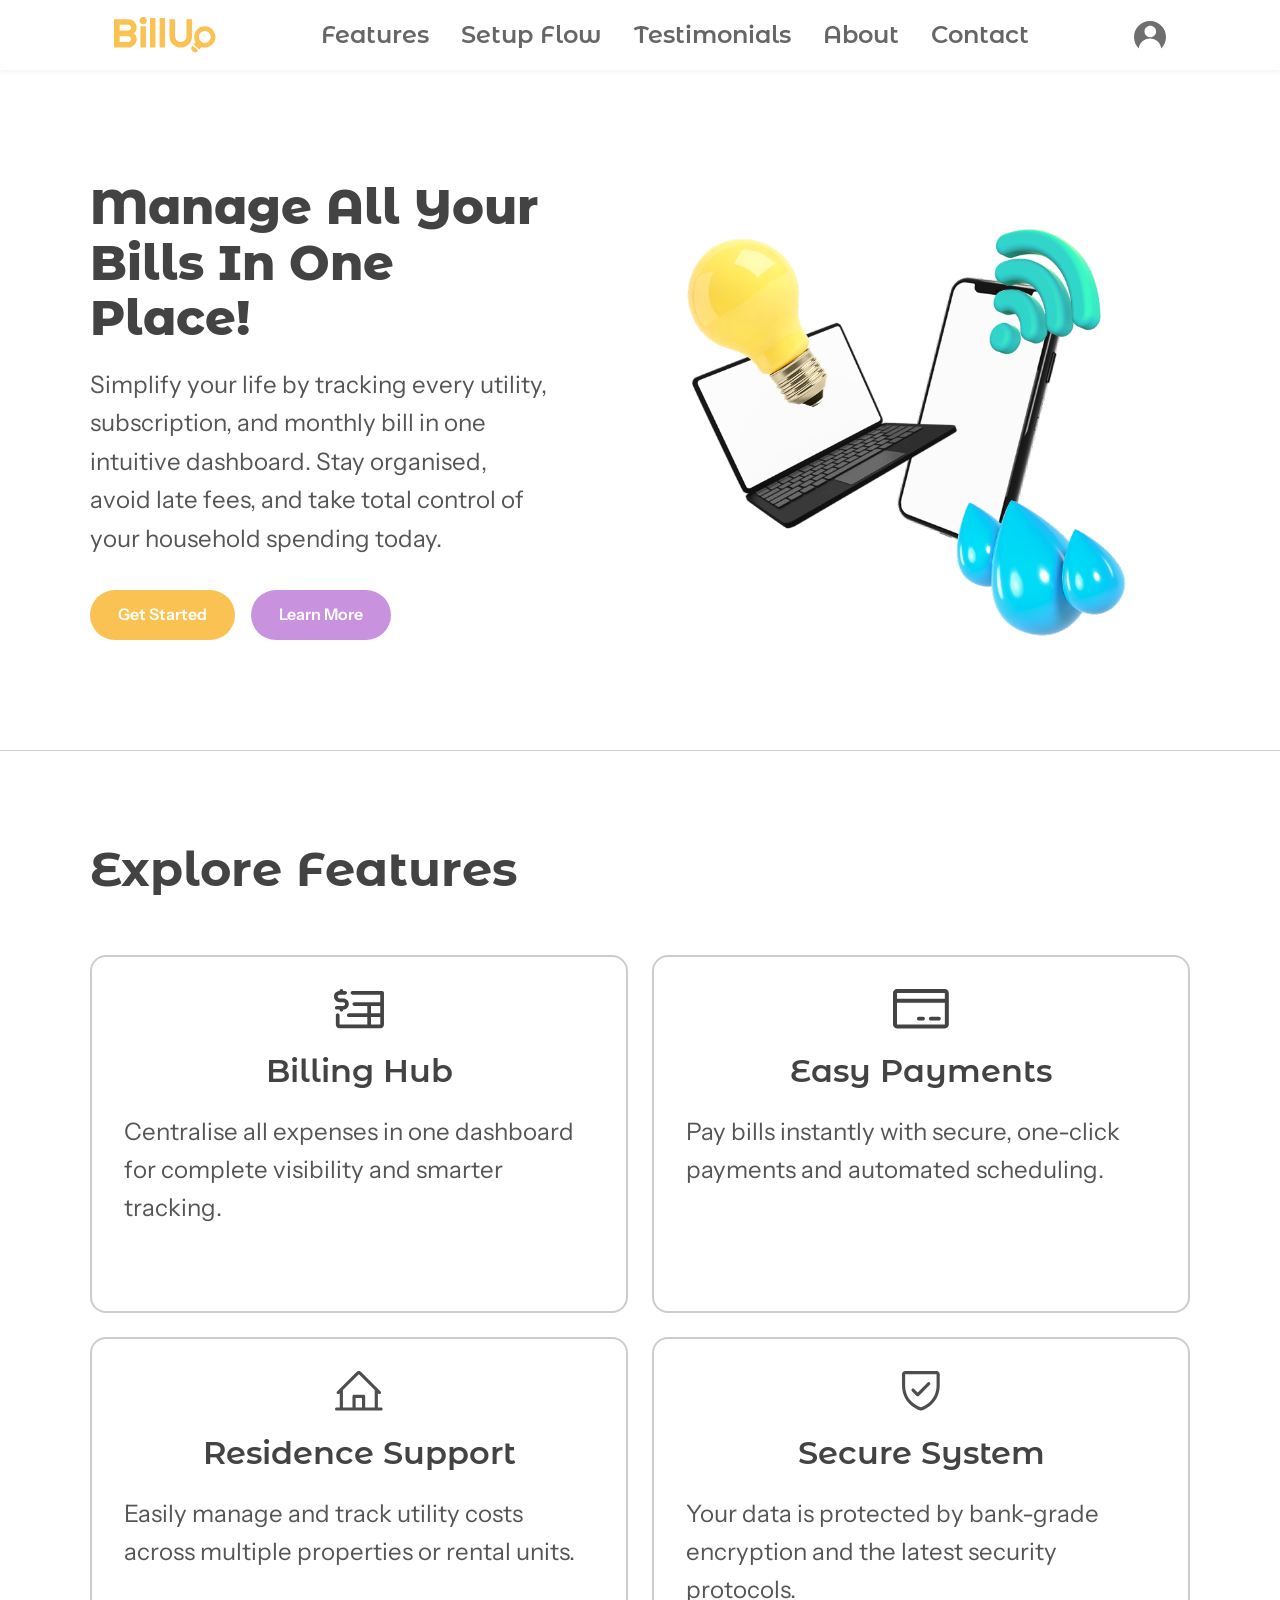
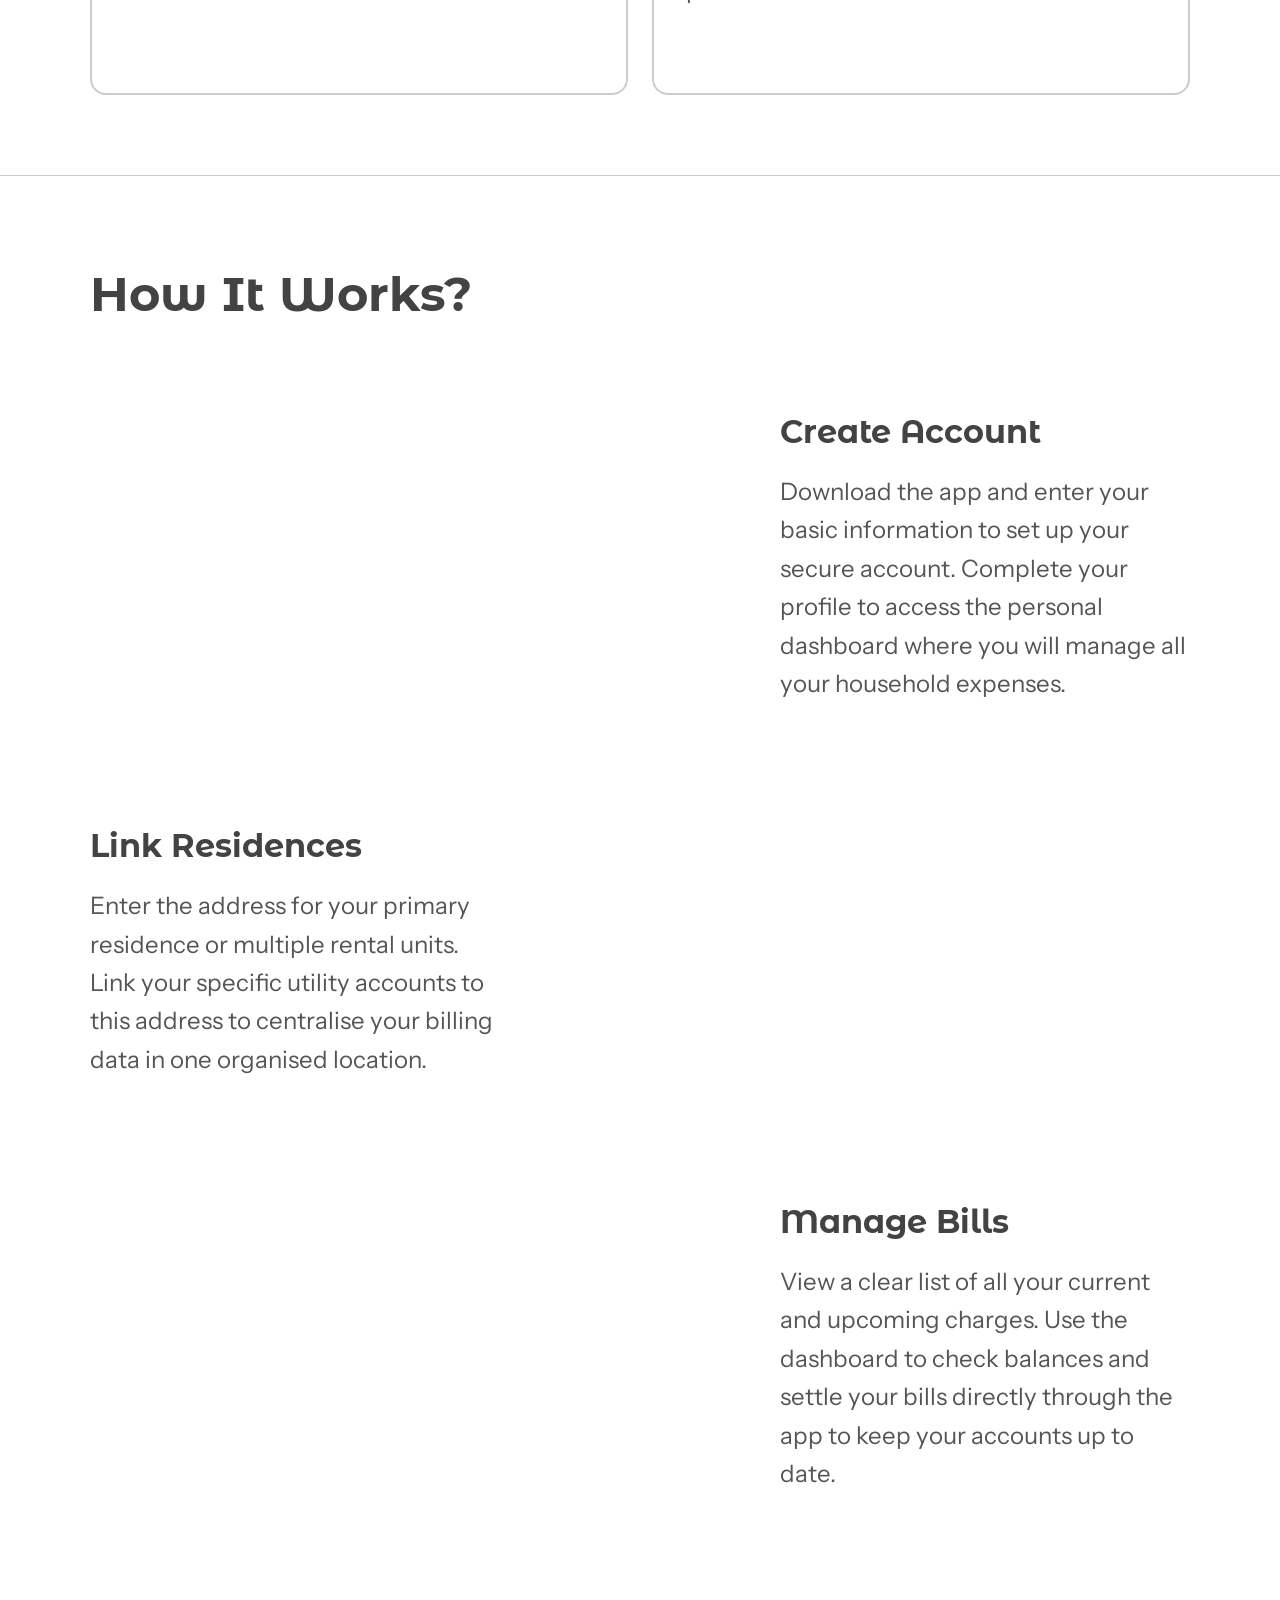
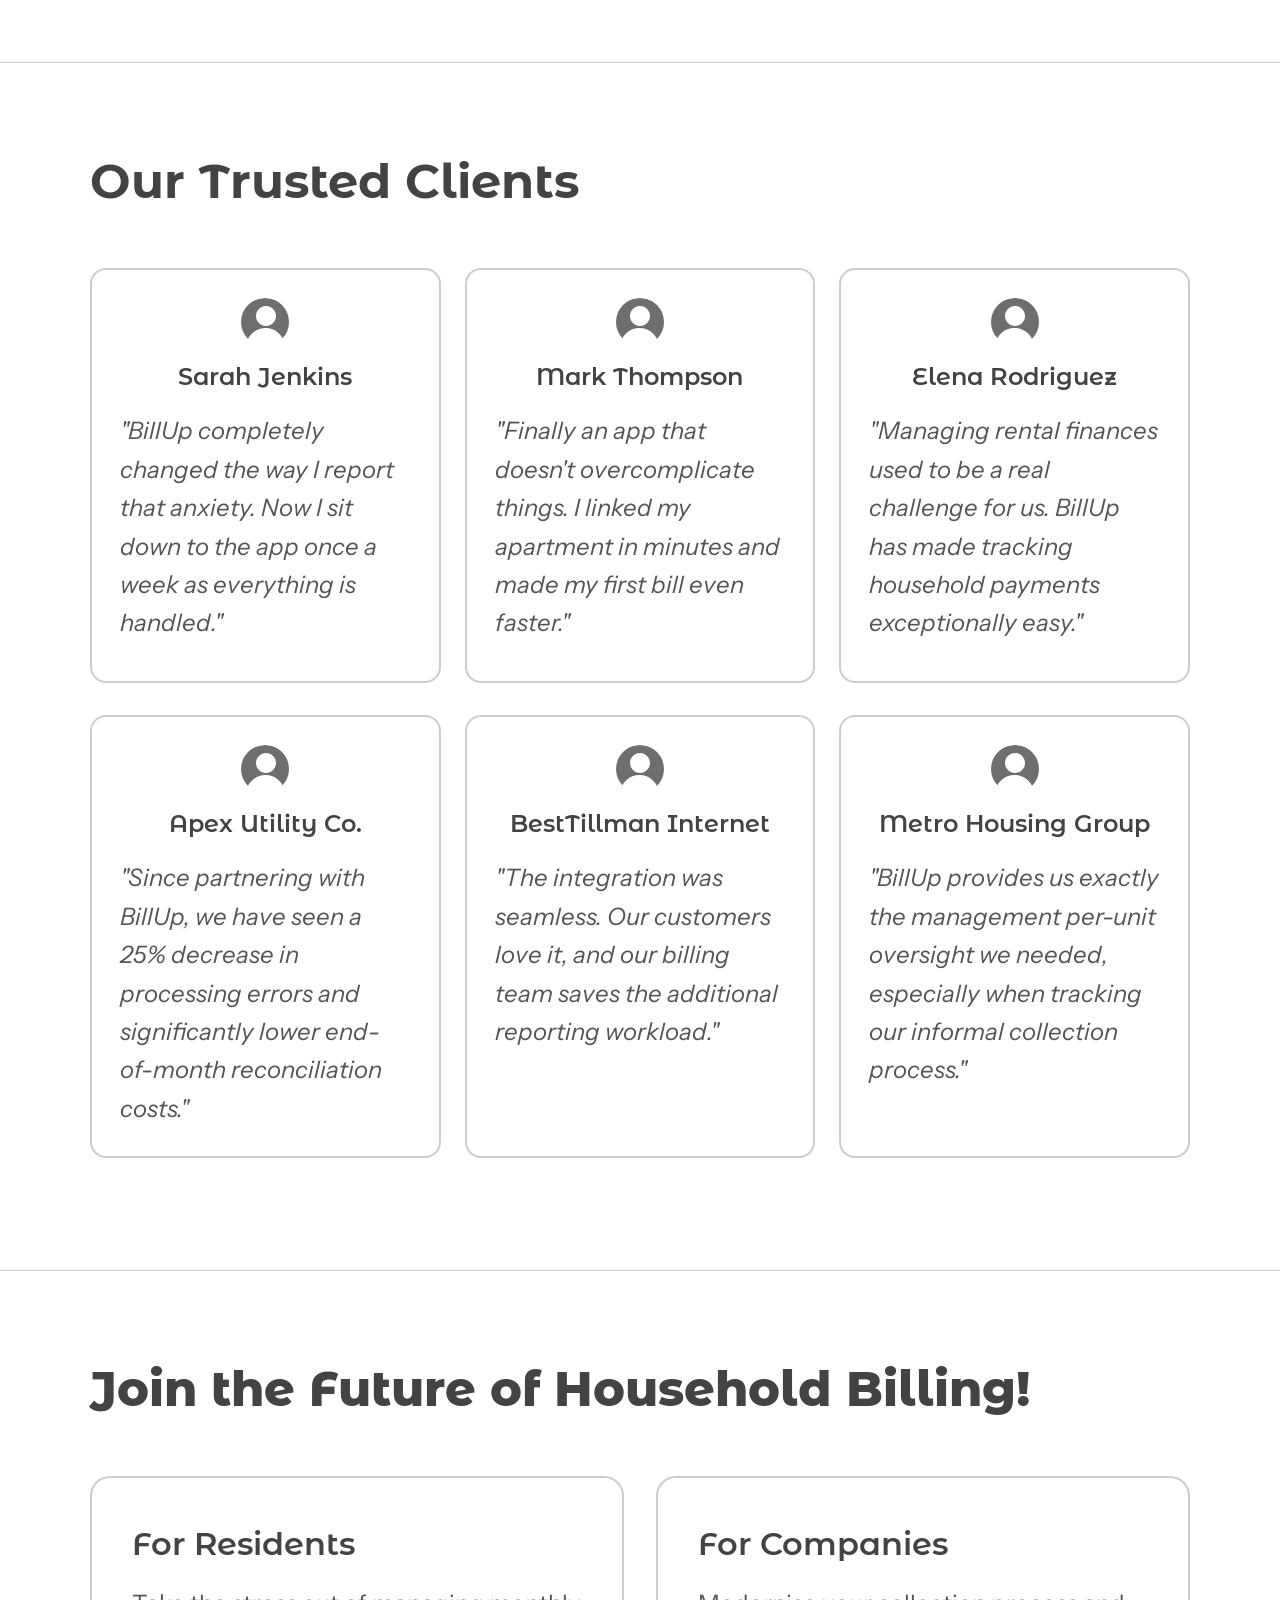
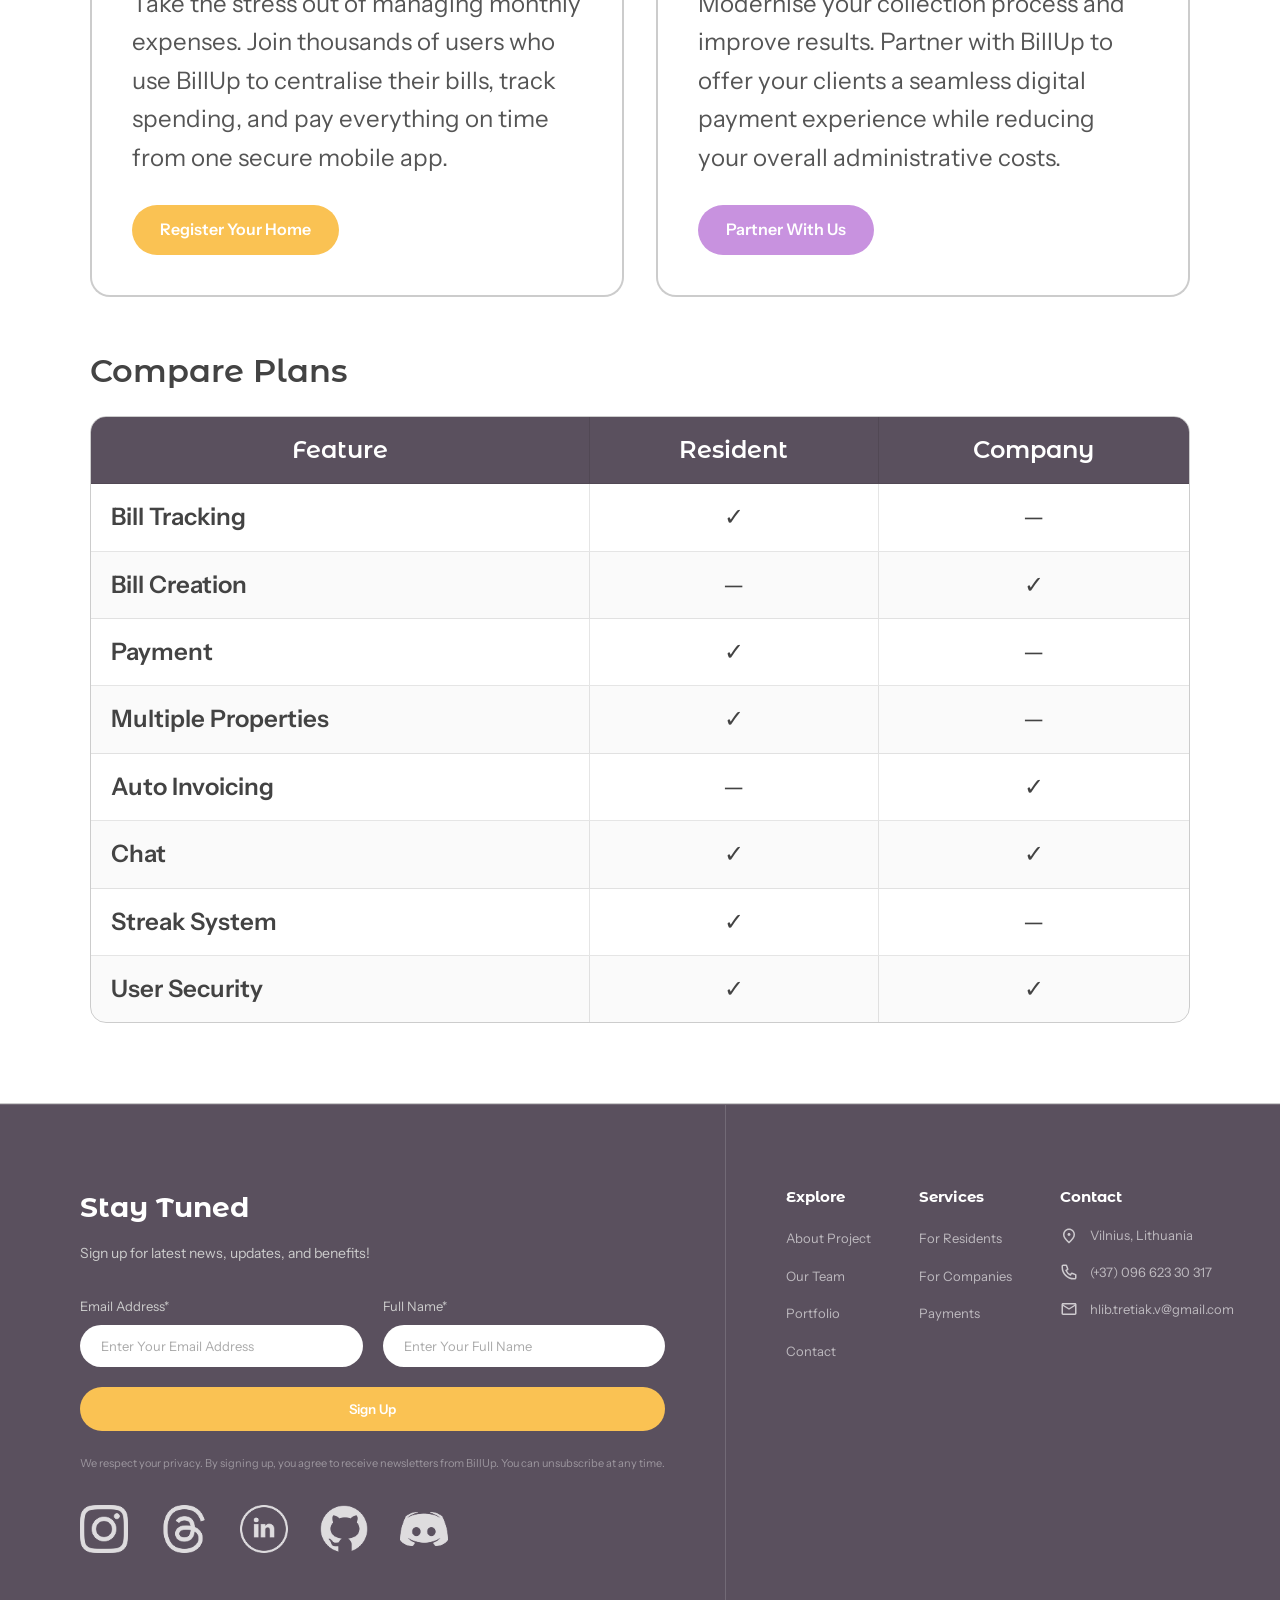
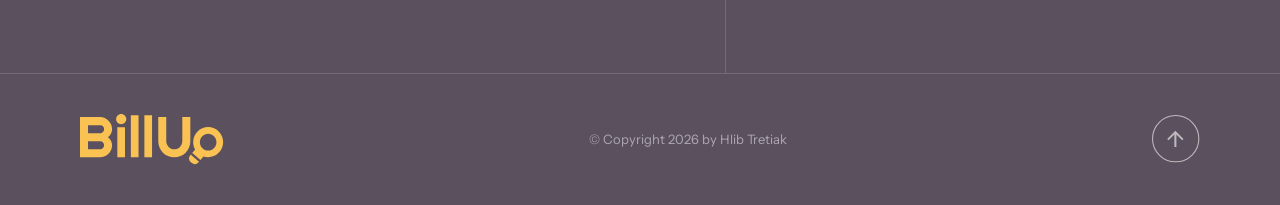
==== index.html @ 8b04ae68 "feat: scroll-triggered video autoplay and keyframe buttons animation" ====
<!DOCTYPE html>
<html lang="en">
<head>
  <meta charset="UTF-8" />
  <meta name="viewport" content="width=device-width, initial-scale=1.0" />
  <title>BillUp – Manage All Your Bills In One Place</title>

  <!-- Fonts -->
  <link rel="preconnect" href="https://fonts.googleapis.com" />
  <link rel="preconnect" href="https://fonts.gstatic.com" crossorigin />
  <link href="https://fonts.googleapis.com/css2?family=Montserrat+Alternates:wght@400;600;700;800&family=Instrument+Sans:wght@400;600&display=swap" rel="stylesheet" />

  <link rel="stylesheet" href="css/style.css" />
</head>
<body>

  <!-- * Navbar * -->
  <header>
    <nav class="navbar">
      <div class="logo">
        <a href="index.html"><img src="assets/icons/logo.svg" alt="BillUp Logo" /></a>
      </div>

      <ul class="nav-links">
        <li><a href="#features">Features</a></li>
        <li><a href="#how-it-works">Setup Flow</a></li>
        <li><a href="#testimonials">Testimonials</a></li>
        <li><a href="about.html">About</a></li>
        <li><a href="#contact">Contact</a></li>
      </ul>

      <div class="nav-right">
        <div class="nav-icon">
          <img src="assets/icons/avatar.svg" alt="User account" />
        </div>
        <button class="burger" id="burgerBtn" aria-label="Open menu">
          <span></span>
          <span></span>
          <span></span>
        </button>
      </div>
    </header>

  <!-- burger overlay -->
   <div class="nav-overlay" id="navOverlay">
    <ul class="overlay-links">
      <li><a href="#features">Features</a></li>
      <li><a href="#how-it-works">Setup Flow</a></li>
      <li><a href="#testimonials">Testimonials</a></li>
      <li><a href="about.html">About</a></li>
      <li><a href="#contact">Contact</a></li>
    </ul>
  </div>

  <!-- * Hero * -->
  <section id="hero" class="hero">
    <div class="hero-content">
      <h1>Manage All Your Bills In One Place!</h1>
      <p>
        Simplify your life by tracking every utility, subscription, and monthly
        bill in one intuitive dashboard. Stay organised, avoid late fees, and
        take total control of your household spending today.
      </p>
      <div class="hero-buttons">
        <a href="https://github.com/swapp3d/BillUp-v2-be" target="_blank" class="btn-primary">Get Started</a>
        <a href="about.html" class="btn-secondary">Learn More</a>
      </div>
    </div>

    <div class="hero-image">
      <img src="assets/images/hero_image.png" alt="BillUp hero image" />
    </div>
  </section>


  <!-- * Features * -->
  <section id="features" class="features">
    <h2>Explore Features</h2>

    <div class="features-grid">

      <div class="feature-card">
        <img src="assets/icons/billing_hub.svg" alt="" />
        <h3>Billing Hub</h3>
        <p>Centralise all expenses in one dashboard for complete visibility and smarter tracking.</p>
      </div>

      <div class="feature-card">
        <img src="assets/icons/payments.svg" alt="" />
        <h3>Easy Payments</h3>
        <p>Pay bills instantly with secure, one-click payments and automated scheduling.</p>
      </div>

      <div class="feature-card">
        <img src="assets/icons/residence.svg" alt="" />
        <h3>Residence Support</h3>
        <p>Easily manage and track utility costs across multiple properties or rental units.</p>
      </div>

      <div class="feature-card">
        <img src="assets/icons/security.svg" alt="" />
        <h3>Secure System</h3>
        <p>Your data is protected by bank-grade encryption and the latest security protocols.</p>
      </div>

    </div>
  </section>


  <!-- * How It Works * -->
  <section id="how-it-works" class="how-it-works">
    <h2>How It Works?</h2>

    <!-- Step 1: video left, text right -->
     <div class="step">
      <div class="step-media">
        <video class="step-video" src="https://res.cloudinary.com/da4ckxyog/video/upload/v1773501670/BillUp_Register_ih1v0t.mp4" muted loop playsinline></video>
      </div>
      <div class="step-text">
        <h3>Create Account</h3>
        <p>Download the app and enter your basic information to set up your secure
          account. Complete your profile to access the personal dashboard where
          you will manage all your household expenses.</p>
        </div>
      </div>

      <!-- Step 2: text left, video right -->
       <div class="step step-reverse">
        <div class="step-media">
          <video class="step-video" src="https://res.cloudinary.com/da4ckxyog/video/upload/v1773501716/BillUp_Residence_fyiagz.mp4" muted loop playsinline></video>
        </div>
        <div class="step-text">
          <h3>Link Residences</h3>
          <p>Enter the address for your primary residence or multiple rental units.
            Link your specific utility accounts to this address to centralise your
            billing data in one organised location.</p>
          </div>
        </div>

        <!-- Step 3: video left, text right -->
         <div class="step">
          <div class="step-media">
            <video class="step-video" src="https://res.cloudinary.com/da4ckxyog/video/upload/v1773501730/BillUp_Bills_zetug4.mp4" muted loop playsinline></video>
          </div>
          <div class="step-text">
            <h3>Manage Bills</h3>
            <p>View a clear list of all your current and upcoming charges. Use the
              dashboard to check balances and settle your bills directly through the
              app to keep your accounts up to date.</p>
            </div>
          </div>

  </section>


  <!-- * Testimonials * -->
  <section id="testimonials" class="testimonials">
    <h2>Our Trusted Clients</h2>

    <!-- row 1 – clients -->
    <div class="testimonials-grid">

      <div class="testimonial-card">
        <img src="assets/icons/avatar.svg" alt="Sarah Jenkins" class="avatar" />
        <h4>Sarah Jenkins</h4>
        <p>"BillUp completely changed the way I report that anxiety. Now I sit down to the app once a week as everything is handled."</p>
      </div>

      <div class="testimonial-card">
        <img src="assets/icons/avatar.svg" alt="Mark Thompson" class="avatar" />
        <h4>Mark Thompson</h4>
        <p>"Finally an app that doesn't overcomplicate things. I linked my apartment in minutes and made my first bill even faster."</p>
      </div>

      <div class="testimonial-card">
        <img src="assets/icons/avatar.svg" alt="Elena Rodriguez" class="avatar" />
        <h4>Elena Rodriguez</h4>
        <p>"Managing rental finances used to be a real challenge for us. BillUp has made tracking household payments exceptionally easy."</p>
      </div>

    </div>

    <!-- row 2 – companies -->
    <div class="testimonials-grid">

      <div class="testimonial-card">
        <img src="assets/icons/avatar.svg" alt="Apex Utility Co." class="company-logo" />
        <h4>Apex Utility Co.</h4>
        <p>"Since partnering with BillUp, we have seen a 25% decrease in processing errors and significantly lower end-of-month reconciliation costs."</p>
      </div>

      <div class="testimonial-card">
        <img src="assets/icons/avatar.svg" alt="BestTillman Internet" class="company-logo" />
        <h4>BestTillman Internet</h4>
        <p>"The integration was seamless. Our customers love it, and our billing team saves the additional reporting workload."</p>
      </div>

      <div class="testimonial-card">
        <img src="assets/icons/avatar.svg" alt="Metro Housing Group" class="company-logo" />
        <h4>Metro Housing Group</h4>
        <p>"BillUp provides us exactly the management per-unit oversight we needed, especially when tracking our informal collection process."</p>
      </div>

    </div>
  </section>


  <!-- * CTA * -->
  <section id="cta" class="cta">
    <h2>Join the Future of Household Billing!</h2>

    <div class="cta-columns">

      <div class="cta-col">
        <h3>For Residents</h3>
        <p>
          Take the stress out of managing monthly expenses. Join thousands of
          users who use BillUp to centralise their bills, track spending, and pay
          everything on time from one secure mobile app.
        </p>
        <a href="#" class="btn-primary">Register Your Home</a>
      </div>

      <div class="cta-col">
        <h3>For Companies</h3>
        <p>
          Modernise your collection process and improve results. Partner with
          BillUp to offer your clients a seamless digital payment experience while
          reducing your overall administrative costs.
        </p>
        <a href="#" class="btn-secondary">Partner With Us</a>
      </div>

    </div>

    <!-- Compare Plans table -->
    <div class="plan-table-wrapper">
      <h3>Compare Plans</h3>
      <table class="plan-table">
        <thead>
          <tr>
            <th>Feature</th>
            <th>Resident</th>
            <th>Company</th>
          </tr>
        </thead>
        <tbody>
          <tr>
            <td>Bill Tracking</td>
            <td>✓</td>
            <td>—</td>
          </tr>
          <tr>
            <td>Bill Creation</td>
            <td>—</td>
            <td>✓</td>
          </tr>
          <tr>
            <td>Payment</td>
            <td>✓</td>
            <td>—</td>
          </tr>
          <tr>
            <td>Multiple Properties</td>
            <td>✓</td>
            <td>—</td>
          </tr>
          <tr>
            <td>Auto Invoicing</td>
            <td>—</td>
            <td>✓</td>
          </tr>
          <tr>
            <td>Chat</td>
            <td>✓</td>
            <td>✓</td>
          </tr>
          <tr>
            <td>Streak System</td>
            <td>✓</td>
            <td>—</td>
          </tr>
          <tr>
            <td>User Security</td>
            <td>✓</td>
            <td>✓</td>
          </tr>
        </tbody>
      </table>
    </div>

  </section>


  <!-- * Footer * -->
  <footer id="contact" class="footer">
    <div class="footer-inner">

      <div class="footer-main">

        <!-- Left: newsletter + social -->
        <div class="footer-left">
          <h3>Stay Tuned</h3>
          <p class="footer-sub">Sign up for latest news, updates, and benefits!</p>

          <div class="newsletter-form">
            <div class="form-row">
              <div class="form-group">
                <label>Email Address*</label>
                <input type="email" placeholder="Enter Your Email Address" required />
              </div>
              <div class="form-group">
                <label>Full Name*</label>
                <input type="text" placeholder="Enter Your Full Name" required />
              </div>
            </div>
            <button type="button" class="btn-primary btn-full">Sign Up</button>
          </div>

          <p class="footer-disclaimer">
            We respect your privacy. By signing up, you agree to receive newsletters from BillUp.
            You can unsubscribe at any time.
          </p>

          <div class="social-icons">
            <a href="https://www.instagram.com/hlib.tr_?igsh=MTJ0b245Ym1odm9hbQ==" target="_blank" ><img src="assets/icons/instagram.png" alt="Instagram" /></a>
            <a href="https://www.threads.com/@hlib.tr_" target="_blank"><img src="assets/icons/threads.png" alt="Threads" /></a>
            <a href="https://www.linkedin.com/in/hlib-tretiak-473088348/" target="_blank"><img src="assets/icons/linkedin.png" alt="LinkedIn" /></a>
            <a href="https://github.com/swapp3d" target="_blank"><img src="assets/icons/github.png" alt="GitHub" /></a>
            <a href="https://discord.com/users/764077246163845120" target="_blank"><img src="assets/icons/discord.png" alt="Discord" /></a>
          </div>
        </div>

        <div class="footer-divider"></div>

        <!-- Right: nav links + contact -->
        <div class="footer-right">

          <div class="footer-col">
            <h4>Explore</h4>
            <ul>
              <li><a href="#">About Project</a></li>
              <li><a href="#">Our Team</a></li>
              <li><a href="#">Portfolio</a></li>
              <li><a href="#">Contact</a></li>
            </ul>
          </div>

          <div class="footer-col">
            <h4>Services</h4>
            <ul>
              <li><a href="#">For Residents</a></li>
              <li><a href="#">For Companies</a></li>
              <li><a href="#">Payments</a></li>
            </ul>
          </div>

          <div class="footer-col">
            <h4>Contact</h4>
            <div class="contact-row">
              <img src="assets/icons/location.svg" alt="" />
              <span>Vilnius, Lithuania</span>
            </div>
            <div class="contact-row">
              <img src="assets/icons/phone.svg" alt="" />
              <span>(+37) 096 623 30 317</span>
            </div>
            <div class="contact-row">
              <img src="assets/icons/mail.svg" alt="" />
              <span>hlib.tretiak.v@gmail.com</span>
            </div>
          </div>

        </div>
      </div>

    </div> 

    <hr class="footer-hr" />

    <!-- bottom bar -->
    <div class="footer-bottom">
      <div class="footer-logo">
        <img src="assets/icons/logo.svg" alt="BillUp" />
      </div>
      <p class="copyright">© Copyright 2026 by Hlib Tretiak</p>
      <a href="#" class="back-to-top">
        <img src="assets/icons/top_arrow.svg" alt="Back to top" />
      </a>
    </div>

  </footer>

  <!-- script imports -->
   <script src="js/burger.js"></script>
   <script src="js/video-autoplay.js"></script>

</body>
</html>
---- css/style.css ----
/* === BASE === */
* {
  margin: 0;
  padding: 0;
  box-sizing: border-box;
}

:root {
  --color-primary: #FAC253;
  --color-primary-light: #ffd787;
  --color-secondary: #C892DF;
  --color-secondary-light: #ebc3fc;
  --color-dark: #434343;
  --color-text: #555;
  --color-white: #ffffff;
  --color-footer-bg: rgba(49, 37, 54, 0.8);

  --font-heading: 'Montserrat Alternates', sans-serif;
  --font-body: 'Instrument Sans', sans-serif;

  --max-width: 1100px;
}

/* smooth scrolling navigation */
html {
  scroll-behavior: smooth;
}

body {
  font-family: var(--font-body);
  color: var(--color-dark);
  background-color: var(--color-white);
  line-height: 1.6;
}

/* all headings use heading font */
h1, h2, h3, h4 {
  font-family: var(--font-heading);
}

img {
  max-width: 100%;
  display: block;
}

a {
  text-decoration: none;
  color: inherit;
}

ul {
  list-style: none;
}

/* section dividers */
section {
  border-bottom: 1px solid rgba(0, 0, 0, 0.2);
}

@keyframes btn-breathe {
  0%    { transform: scale(1); }
  50%   { transform: scale(1.1); }
  100%  { transform: scale(1); }
}

/* === BUTTONS === */
.btn-primary {
  display: inline-block;
  background-color: var(--color-primary);
  color: var(--color-white);
  padding: 12px 28px;
  border-radius: 30px;
  font-family: var(--font-body);
  font-weight: 600;
  border: none;
  cursor: pointer;
  transition: background-color 0.3s ease, box-shadow 0.3s ease, color 0.3s ease;
}

.btn-primary:hover {
  background-color: var(--color-primary-light);
  box-shadow: 0 0 5px rgb(255, 255, 255) inset;
  color: var(--color-dark);
  animation: btn-breathe 1.2s ease-in-out infinite;
}

.btn-secondary {
  display: inline-block;
  background-color: var(--color-secondary);
  color: var(--color-white);
  padding: 12px 28px;
  border-radius: 30px;
  font-family: var(--font-body);
  font-weight: 600;
  border: none;
  cursor: pointer;
  transition: background-color 0.3s ease, box-shadow 0.3s ease, color 0.3s ease;
}

.btn-secondary:hover {
  background-color: var(--color-secondary-light);
  box-shadow: 0 0 5px rgb(255, 255, 255) inset;
  color: var(--color-dark);
  animation: btn-breathe 1.2s ease-in-out infinite;
}

/* full width button */
.btn-full {
  width: 100%;
  text-align: center;
  padding: 14px;
}


/* === NAVBAR === */

header {
  position: sticky;
  top: 0;
  z-index: 100;
  background: #fff;
  box-shadow: 0 1px 6px rgba(0, 0, 0, 0.06);
}

.navbar {
  max-width: var(--max-width);
  margin: 0 auto;
  padding: 16px 24px;
  display: flex;
  align-items: center;
  justify-content: space-between;
}

.navbar .logo img {
  height: 36px;
}

.nav-right {
  display: flex;
  align-items: center;
  gap: 16px;
}

.nav-links {
  display: flex;
  gap: 32px;
}

.nav-links a {
  font-family: var(--font-heading);
  font-weight: 600;
  font-size: 24px;
  color: rgba(0, 0, 0, 0.6);
  transition: color 0.2s;
}

.nav-links a:hover {
  color: var(--color-secondary);
}

.nav-links a.active {
  color: var(--color-secondary);
}

.nav-icon img {
  height: 28px;
  cursor: pointer;
}

/* === BURGER BUTTON === */

.burger {
  display: none; /* shown only on mobile via media query */
  flex-direction: column;
  gap: 5px;
  background: none;
  border: none;
  cursor: pointer;
  padding: 4px;
  z-index: 110;
}

.burger span {
  display: block;
  width: 24px;
  height: 2px;
  background: var(--color-text);
  border-radius: 2px;
  transition: transform 0.3s ease, opacity 0.2s ease; 
}

.burger.open span:nth-child(1) { transform: translateY(7px) rotate(45deg); }
.burger.open span:nth-child(2) { opacity: 0; }
.burger.open span:nth-child(3) { transform: translateY(-7px) rotate(-45deg); }

/* === BURGER OVERLAY === */
.nav-overlay {
  position: fixed;
  top: 70px; /* overridden by js dynamically */
  right: 0;
  width: 100%;
  height: calc(100vh - 70px);
  background: rgba(49, 37, 54, 0.925);
  transform: translateX(100%);
  transition: transform 0.35s ease;
  z-index: 99;
  padding: 48px 32px;
}

.nav-overlay.open {
  transform: translateX(0);
}

.overlay-links {
  display: flex;
  flex-direction: column;
  align-items: flex-end;
  gap: 36px;
}

.overlay-links a {
  font-family: var(--font-heading);
  font-weight: 600;
  font-size: 22px;
  color: var(--color-white);
  transition: color 0.2s;
}


/* === HERO === */
.hero {
  display: flex;
  align-items: center;
  justify-content: space-between;
  gap: 40px;
  padding: 80px max(24px, calc((100% - var(--max-width)) / 2));
}

.hero-content {
  max-width: 480px;
}

.hero-content h1 {
  font-size: 48px;
  font-weight: 800;
  line-height: 1.15;
  margin-bottom: 20px;
}

.hero-content p {
  font-size: 24px;
  color: var(--color-text);
  margin-bottom: 32px;
}

.hero-buttons {
  display: flex;
  gap: 16px;
  align-items: center;
}

.hero-image img {
  max-width: 600px;
}


/* === FEATURES === */
.features {
  padding: 80px 24px;
}

.features h2 {
  font-size: 48px;
  font-weight: 700;
  margin-bottom: 48px;
  max-width: var(--max-width);
  margin-left: auto;
  margin-right: auto;
}

.features-grid {
  display: grid;
  grid-template-columns: repeat(2, 1fr);
  gap: 24px;
  max-width: var(--max-width);
  margin: 0 auto;
}

.feature-card {
  background: rgba(255, 255, 255, 0.2);
  border: 2px solid rgba(0, 0, 0, 0.2);
  border-radius: 16px;
  padding: 32px;
  width: 100%;
  min-height: 358px;
  display: flex;
  transform: scale(1);
  box-shadow: 0 0 0 rgba(0, 0, 0, 0);
  transition: transform 0.3s ease, border-color 0.3s ease, box-shadow 0.6s ease;
  flex-direction: column;
  align-items: center; 
}

.feature-card:hover {
  border-color: var(--color-primary);
  box-shadow: 0 0 10px var(--color-primary-light) inset;
  transform: scale(1.05);
  z-index: 10;
}

.feature-card img {
  height: 40px;
  margin-bottom: 16px;
}

.feature-card h3 {
  font-size: 32px;
  font-weight: 600;
  margin-bottom: 16px;
  text-align: center;
}

.feature-card p {
  font-size: 24px;
  color: var(--color-text);
  font-family: var(--font-body);
  text-align: left;
  width: 100%;
}


/* === HOW IT WORKS === */
.how-it-works {
  padding: 80px max(24px, calc((100% - var(--max-width)) / 2));
}

.how-it-works h2 {
  font-size: 48px;
  font-weight: 700;
  margin-bottom: 64px;
}

.step {
  display: flex;
  align-items: center;
  gap: 60px;
  margin-bottom: 80px;
}

/* reverses visual order */
.step-reverse {
  flex-direction: row-reverse;
}

.step-video {
  width: 100%;
  height: 315px;
  border-radius: 16px;
  object-fit: cover;
  display: block;
  pointer-events: none; 
}

.step-text {
  flex: 1;
}

.step-text h3 {
  font-size: 32px;
  font-weight: 700;
  margin-bottom: 16px;
}

.step-text p {
  font-size: 24px;
  color: var(--color-text);
}


/* === TESTIMONIALS === */
.testimonials {
  padding: 80px 24px;
}

.testimonials h2 {
  font-size: 48px;
  font-weight: 700;
  margin-bottom: 48px;
  max-width: var(--max-width);
  margin-left: auto;
  margin-right: auto;
}

.testimonials-grid {
  display: grid;
  grid-template-columns: repeat(3, 1fr);
  gap: 24px;
  max-width: var(--max-width);
  margin: 0 auto 32px;
}

.testimonial-card {
  background: rgba(255, 255, 255, 0.2);
  border: 2px solid rgba(0, 0, 0, 0.2);
  border-radius: 16px;
  padding: 28px;
  width: 100%;
  min-height: 415px;
  display: flex;
  flex-direction: column;
  align-items: center;
  transform: scale(1);
  box-shadow: 0 0 0 rgba(0, 0, 0, 0);
  transition: transform 0.3s ease, border-color 0.3s ease, box-shadow 0.6s ease;
}

.testimonial-card:hover {
  border-color: var(--color-secondary);
  box-shadow: 0 0 10px var(--color-secondary-light) inset;
  transform: scale(1.05);
  z-index: 10;
}

.testimonial-card .avatar {
  width: 48px;
  height: 48px;
  border-radius: 50%;
  object-fit: cover;
  margin-bottom: 12px;
}

.testimonial-card .company-logo {
  width: 48px;
  height: 48px;
  border-radius: 50%;
  object-fit: cover;
  margin-bottom: 12px;
}

.testimonial-card h4 {
  font-size: 24px;
  font-weight: 600;
  margin-bottom: 16px;
  text-align: center;
}

.testimonial-card p {
  font-size: 24px;
  color: var(--color-text);
  font-style: italic;
  text-align: left;
  width: 100%;
}


/* === CTA === */
.cta {
  padding: 80px 24px;
}

.cta h2 {
  font-size: 48px;
  font-weight: 800;
  margin-bottom: 48px;
  max-width: var(--max-width);
  margin-left: auto;
  margin-right: auto;
}

.cta-columns {
  display: flex;
  gap: 32px;
  max-width: var(--max-width);
  margin: 0 auto;
}

.cta-col {
  flex: 1;
  background: rgba(255, 255, 255, 0.2);
  border: 2px solid rgba(0, 0, 0, 0.2);
  border-radius: 20px;
  padding: 40px;
  text-align: left;
}

.cta-col h3 {
  font-size: 32px;
  font-weight: 600;
  margin-bottom: 16px;
}

.cta-col p {
  font-size: 24px;
  color: var(--color-text);
  margin-bottom: 28px;
}

/* compare plans table */
.plan-table-wrapper {
  max-width: var(--max-width);
  margin: 48px auto 0;
}

.plan-table-wrapper h3 {
  font-size: 32px;
  font-weight: 600;
  margin-bottom: 20px;
}

.plan-table {
  width: 100%;
  border-collapse: separate;
  border-spacing: 0;
  font-size: 24px;
  border-radius: 16px;
  overflow: hidden;
  border: 1px solid rgba(0, 0, 0, 0.2);
}

.plan-table th,
.plan-table td {
  padding: 14px 20px;
  border-bottom: 1px solid rgba(0, 0, 0, 0.1);
  border-right: 1px solid rgba(0, 0, 0, 0.1);
  text-align: center;
}

.plan-table th:last-child,
.plan-table td:last-child {
  border-right: none;
}

.plan-table tbody tr:last-child td {
  border-bottom: none;
}

.plan-table th {
  background-color: var(--color-footer-bg);
  color: var(--color-white);
  font-family: var(--font-heading);
  font-weight: 600;
}

.plan-table td:first-child {
  text-align: left;
  font-weight: 600;
}

.plan-table tbody tr:nth-child(even) {
  background-color: rgba(0, 0, 0, 0.02);
}

/* === ABOUT PAGE === */

/* disabling mobile button */
.btn-back.btn-back-mobile {
  display: none;
}

.about-section {
  min-height: calc(100vh - 70px);
  background: color(white);
  padding: 80px max(24px, calc((100% - var(--max-width)) / 2));
  border-bottom: none;
}

.about-inner {
  display: flex;
  align-items: center;
  gap: 80px;
  max-width: var(--max-width);
  margin: 0 auto;
}

.about-text {
  flex: 1;
  max-width: 520px;
}

.about-text h2 {
  font-size: 48px;
  font-weight: 800;
  margin-bottom: 32px;
}

.about-text p {
  font-size: 20px;
  color: var(--color-dark);
  line-height: 1.7;
  margin-bottom: 24px;
}

.about-image {
  flex: 1;
}

.about-image img {
  width: 100%;
}

/* go back button  */
.btn-back {
  display: inline-flex;
  margin-top: 32px;
  background: none;
  border: none;
}

.btn-back img {
  width: 48px;
  height: 48px;
  transform: rotate(-90deg); 
  opacity: 0.35;
  filter: brightness(0); 
  transition: opacity 0.2s;
}

.btn-back:hover img {
  opacity: 0.7;
}




/* === FOOTER === */
.footer {
  border-top: 1px solid rgba(255, 255, 255, 0.15);
  background: var(--color-footer-bg);
  color: #ccc;
  padding: 0 40px 0;
}

.footer-inner {
  max-width: 1200px;
  margin-left: 40px;
}

/* main row: left + divider + right */
.footer-main {
  display: flex;
  gap: 60px;
  align-items: flex-start;
  margin-bottom: 0;
}

/* LEFT column */
.footer-left {
  padding-top: 80px;
  padding-bottom: 60px; 
}

.footer-left h3 {
  font-size: 28px;
  color: var(--color-white);
  font-family: var(--font-heading);
  margin-bottom: 12px;
}

.footer-sub {
  font-size: 14px;
  margin-bottom: 32px;
}

/* newsletter form */
.newsletter-form {
  margin-bottom: 24px;
}

.form-row {
  display: flex;
  gap: 20px;
  margin-bottom: 20px;
}

.form-group {
  flex: 1;
  display: flex;
  flex-direction: column;
}

.form-group label {
  font-size: 13px;
  color: #ccc;
  margin-bottom: 8px;
}

.form-group input {
  padding: 12px 20px;
  border-radius: 30px;
  border: 1px solid rgba(255, 255, 255, 0.2);
  background: var(--color-white);
  color: var(--color-dark);
  font-family: var(--font-body);
  font-size: 13px;
}

.form-group input::placeholder {
  color: #aaa;
}

.footer-disclaimer {
  font-size: 11px;
  color: rgba(255, 255, 255, 0.4);
  margin-bottom: 32px;
  line-height: 1.6;
}

/* social icons in footer-left */
.social-icons {
  display: flex;
  gap: 32px;
  margin-bottom: 60px;
}

.social-icons img {
  height: 48px;
  opacity: 0.8;
  filter: brightness(0) invert(1); 
  transition: opacity 0.2s;
}

.social-icons img:hover {
  opacity: 1;
}

/* vertical divider */
.footer-divider {
  width: 1px;
  background: rgba(255, 255, 255, 0.15);
  align-self: stretch;
}

/* RIGHT column */
.footer-right {
  flex: 1; 
  display: flex;
  gap: 48px;
  padding-top: 80px;
  padding-bottom: 60px;
}

.footer-col h4 {
  font-family: var(--font-heading);
  font-size: 15px;
  color: var(--color-white);
  margin-bottom: 16px;
}

.footer-col ul li {
  margin-bottom: 12px;
}

.footer-col a {
  font-size: 13px;
  color: rgba(255, 255, 255, 0.6);
  transition: color 0.2s;
}

.footer-col a:hover {
  color: var(--color-primary);
}

/* contact rows with icon */
.contact-row {
  display: flex;
  align-items: center;
  gap: 12px;
  margin-bottom: 16px;
}

.contact-row img {
  height: 18px;
  opacity: 0.7;
  filter: brightness(0) invert(1);
}

.contact-row span {
  font-size: 13px;
  color: rgba(255, 255, 255, 0.6);
}

/* horizontal separator */
.footer-hr {
  border: none;
  border-top: 1px solid rgba(255, 255, 255, 0.15);
  margin: 0 -40px;
}

/* bottom bar */
.footer-bottom {
  display: flex;
  align-items: center;
  justify-content: space-between;
  padding: 40px 40px;
}

.footer-logo img {
  width: 144px; 
  height: auto;
}

.copyright {
  font-size: 13px;
  color: rgba(255, 255, 255, 0.5);
}

.back-to-top img {
  width: 48px;
  height: 48px;
  opacity: 0.6;
  filter: brightness(0) invert(1);
  transition: opacity 0.2s;
}

.back-to-top img:hover {
  opacity: 1;
}

/* === MOBILE === */
@media (max-width: 768px) {

  /* --- Navbar --- */
  .nav-links{
    display: none; /* hidden on mobile, burger takes over */
  }

  .burger {
    display: flex;
  }

  .navbar {
    padding: 16px 20px;
  }

  /* --- Hero --- */
  .hero {
    flex-direction: column;
    padding: 48px 20px;
    text-align: center;
  }

  .hero-content {
    max-width: 100%;
  }

  .hero-content h1 {
    font-size: 32px;
  }

  .hero-content p {
    font-size: 18px;
  }

  .hero-buttons {
    justify-content: center;
    flex-wrap: wrap;
  }

  .hero-image img {
    max-width: 100%;
  }

  /* --- Features --- */
  .features {
    padding: 60px 20px;
  }

  .features h2 {
    font-size: 32px;
    margin-bottom: 32px;
  }

  .features-grid {
    grid-template-columns: 1fr; /* single column */
  }

  .feature-card {
    min-height: auto;
  }

  .feature-card h3 {
    font-size: 24px;
  }

  .feature-card p {
    font-size: 18px;
  }

  /* --- How It Works --- */
  .how-it-works {
    padding: 60px 20px;
  }

  .how-it-works h2 {
    font-size: 32px;
    margin-bottom: 40px;
  }

  .step,
  .step-reverse {
    flex-direction: column;
    gap: 24px;
    margin-bottom: 48px;
  }

  /* text first, video second regardless of desktop layout */
  .step .step-text,
  .step-reverse .step-text {
    order: -1;
  }

  .step-text h3 {
    font-size: 24px;
  }

  .step-text p {
    font-size: 18px;
  }

  /* --- Testimonials --- */
  .testimonials {
    padding: 60px 20px;
  }

  .testimonials h2 {
    font-size: 32px;
    margin-bottom: 32px;
  }

  .testimonials-grid {
    grid-template-columns: 1fr;
  }

  .testimonial-card {
    min-height: auto;
  }

  .testimonial-card h4 {
    font-size: 20px;
  }

  .testimonial-card p {
    font-size: 18px;
  }

  /* --- CTA --- */
  .cta {
    padding: 60px 20px;
  }

  .cta h2 {
    font-size: 32px;
    margin-bottom: 32px;
  }

  .cta-columns {
    flex-direction: column;
  }

  .cta-col h3 {
    font-size: 24px;
  }

  .cta-col p {
    font-size: 18px;
  }

  .plan-table {
    font-size: 16px;
  }

  .plan-table th,
  .plan-table td {
    padding: 10px 12px;
  }

  /* --- Footer --- */
  .footer {
    padding: 0 20px;
  }

  .footer-inner {
    margin-left: 0;
  }

  .footer-main {
    flex-direction: column;
    gap: 0;
  }

  .footer-left {
    padding-top: 48px;
    padding-bottom: 32px;
    width: 100%;
  }

  /* stack newsletter inputs vertically */
  .form-row {
    flex-direction: column;
    gap: 16px;
  }

  .footer-divider {
    width: 100%;
    height: 1px;
    background: rgba(255, 255, 255, 0.15);
  }

  .footer-right {
    padding-top: 32px;
    padding-bottom: 48px;
    flex-wrap: wrap;
    gap: 32px;
  }

  .footer-col {
    min-width: 120px;
  }

  .footer-bottom {
    padding: 24px 0;
  }

  .footer-logo img {
    width: 100px;
  }

  /* --- About page --- */
  .about-section {
    padding: 48px 20px;
    min-height: auto;
  }

  .about-inner {
    flex-direction: column;
    gap: 40px;
  }

  /* hide desktop button, show mobile one */
  .about-text .btn-back:not(.btn-back-mobile) {
    display: none;
  }
  .btn-back.btn-back-mobile {
    display: flex;
    justify-content: flex-end;
    width: 100%;
    margin-top: 8px;
    padding-right: 4px;
  }

  .about-text {
    max-width: 100%;
  }

  .about-text h2 {
    font-size: 32px;
  }

  .about-text p {
    font-size: 18px;
  }

}
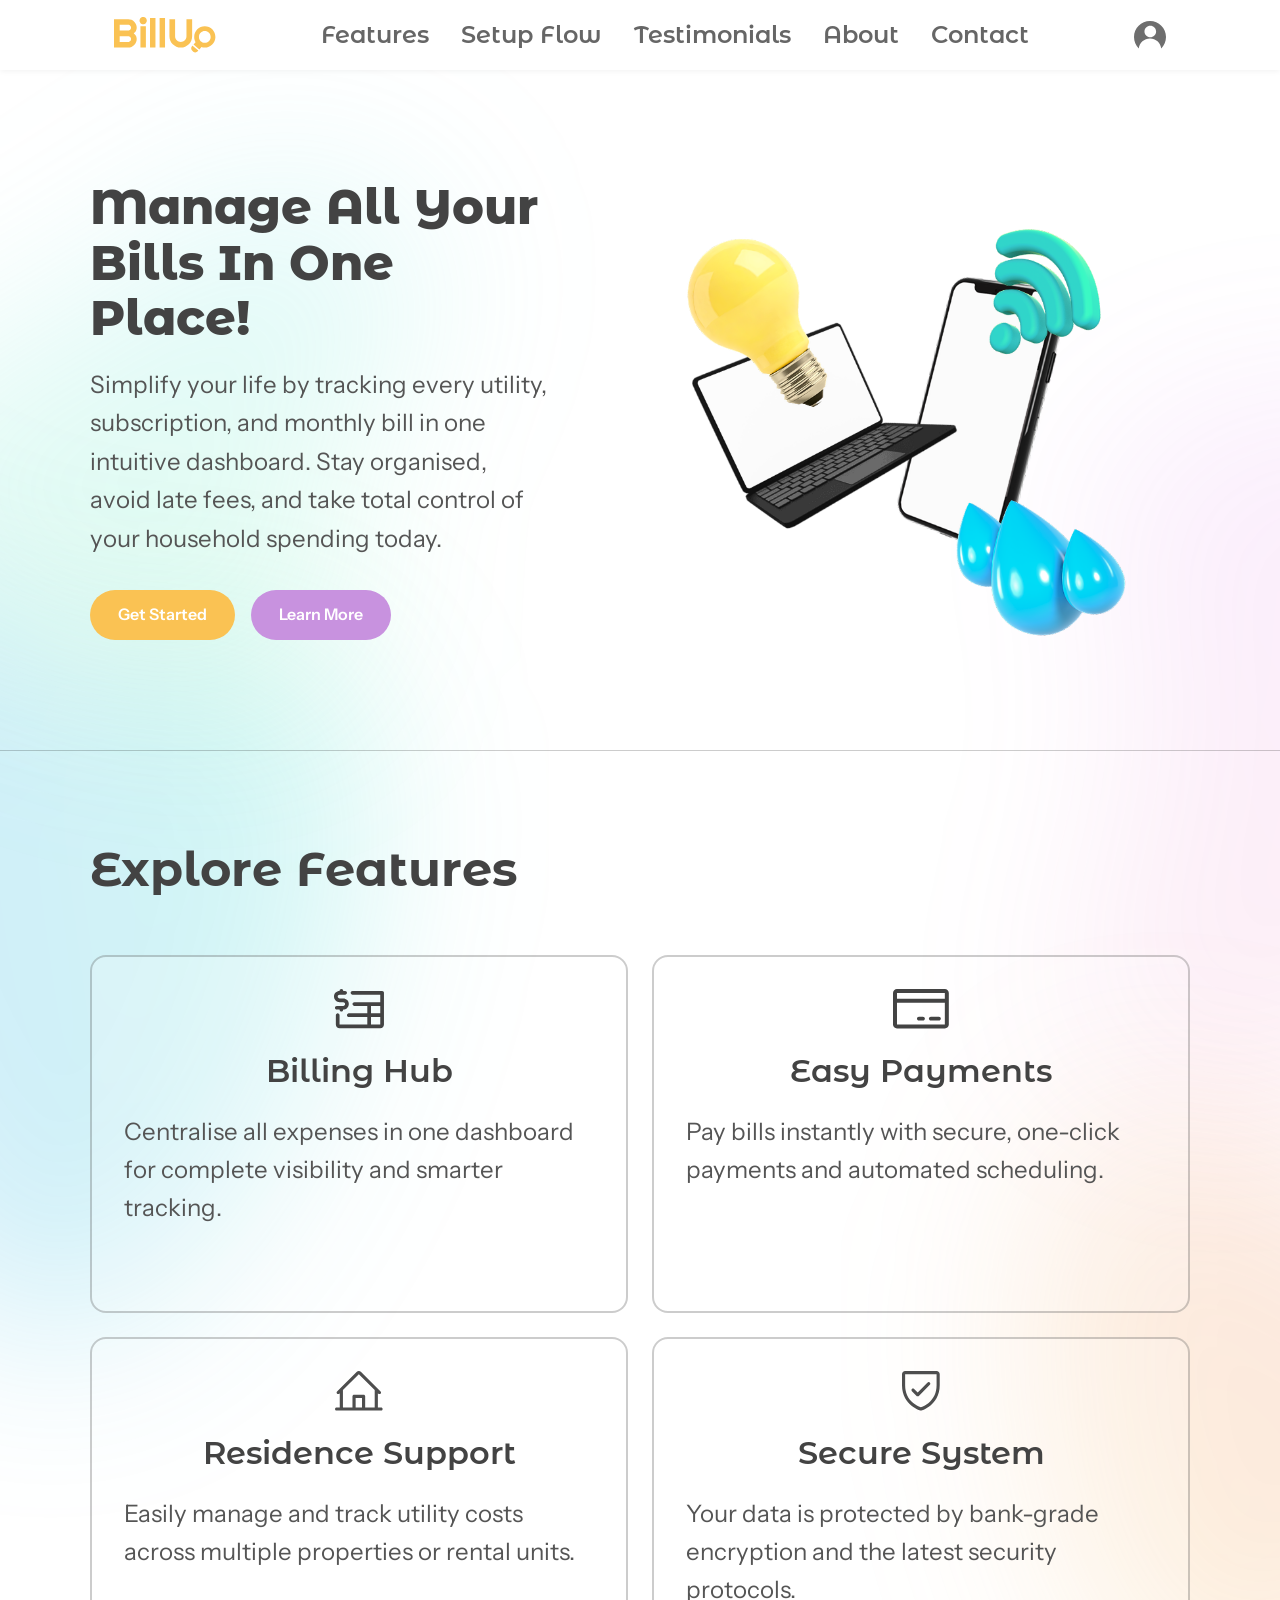
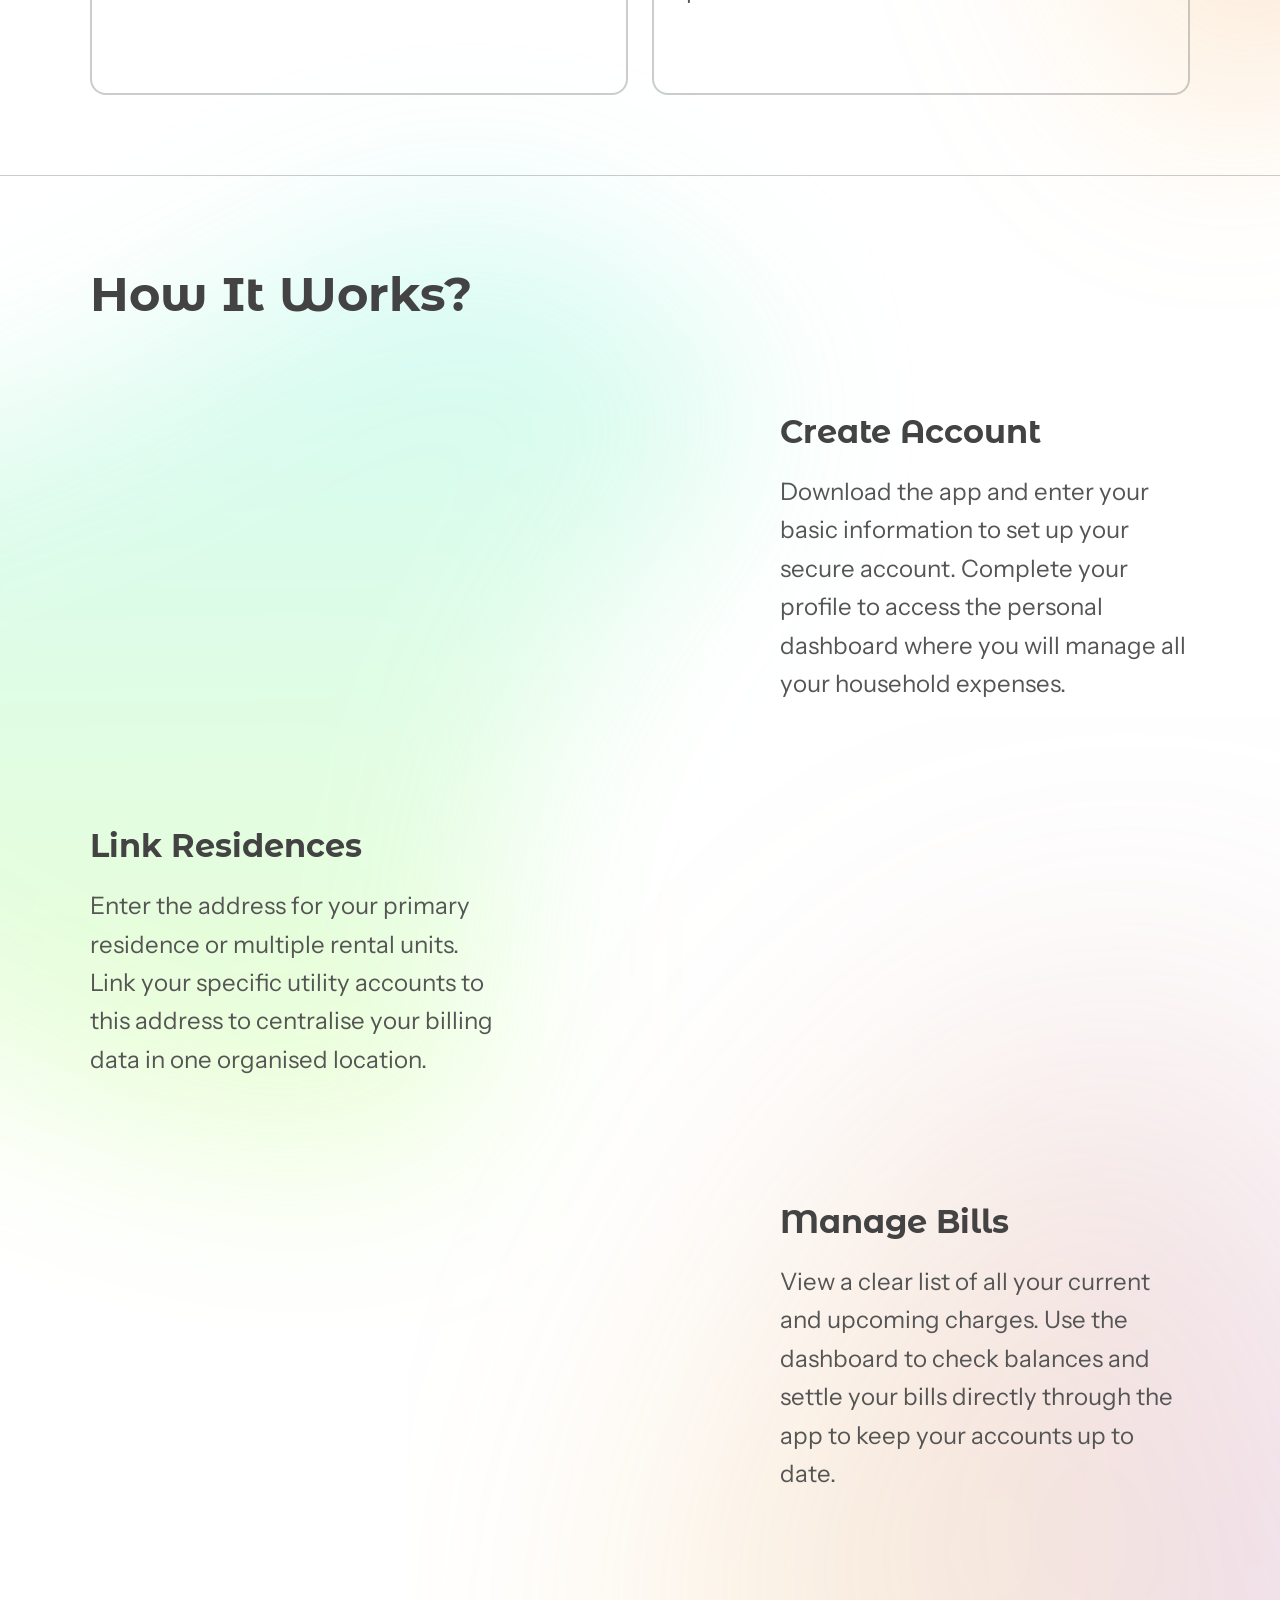
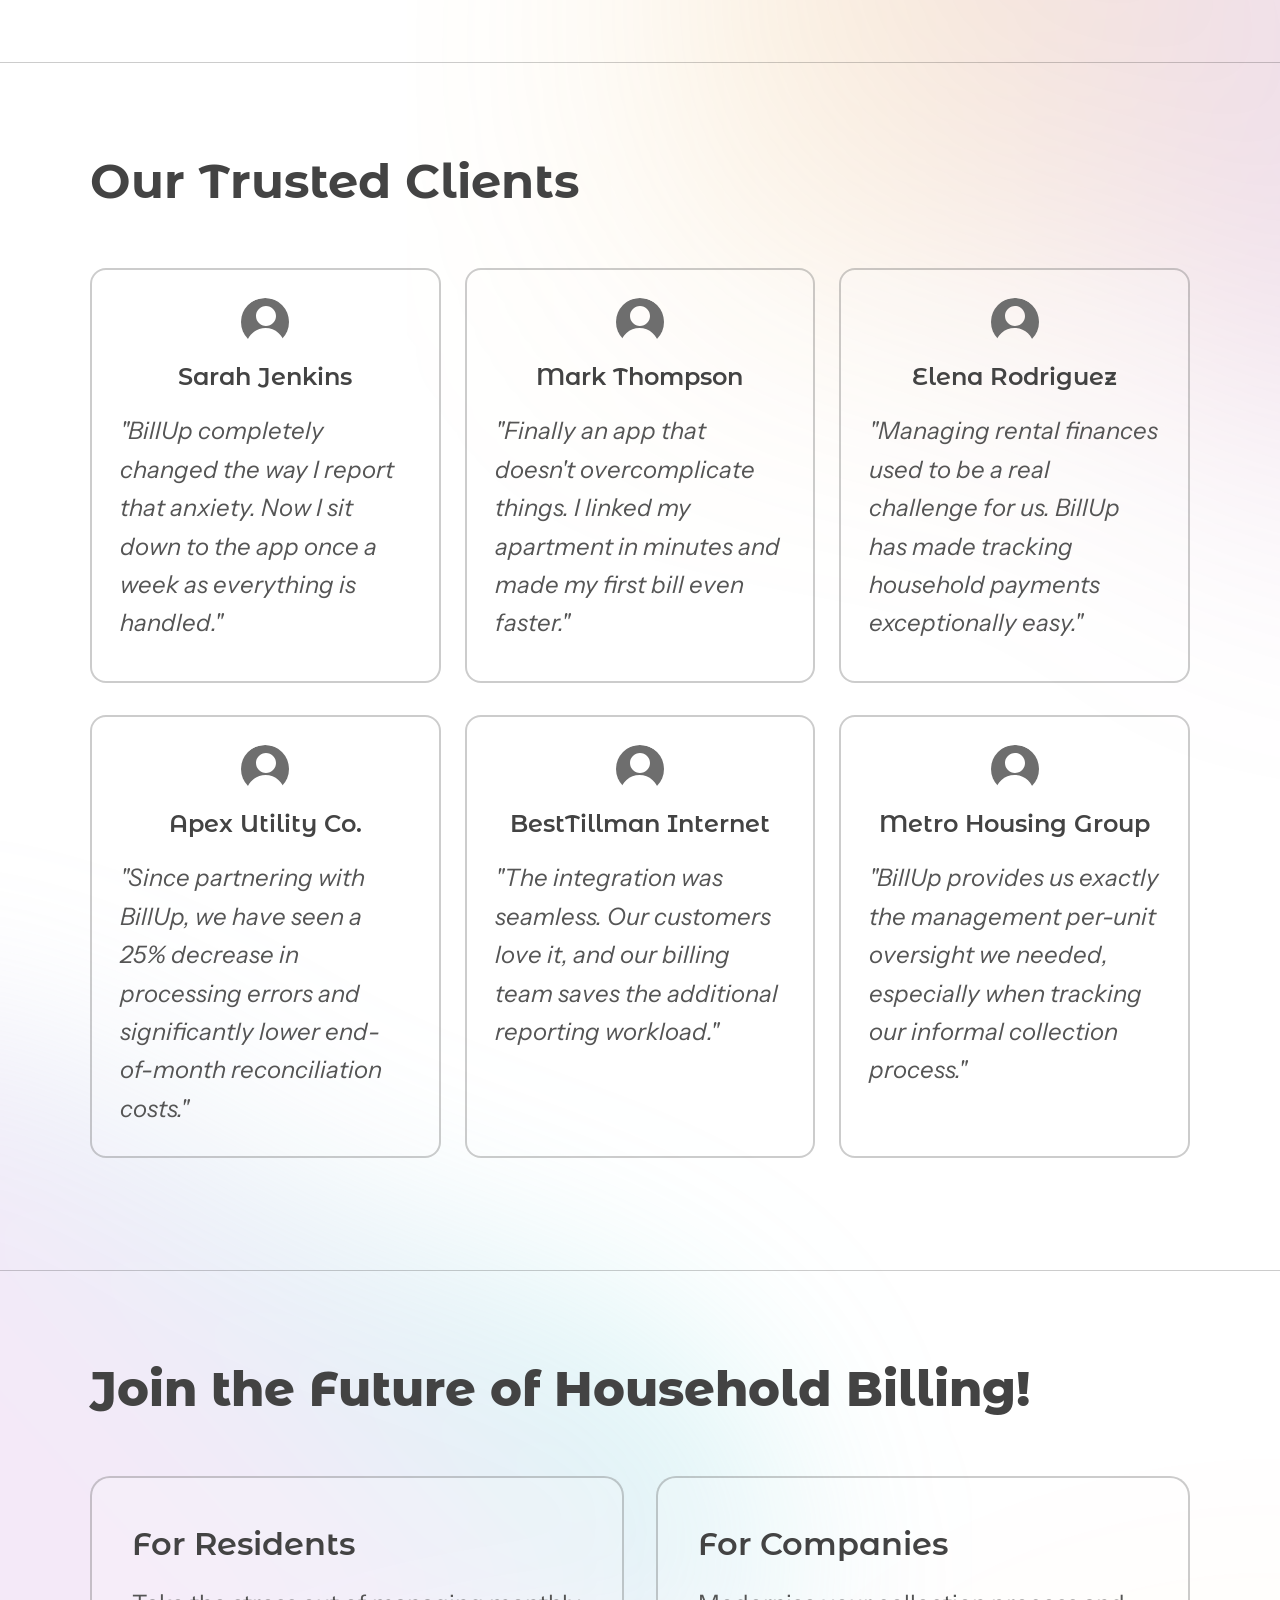
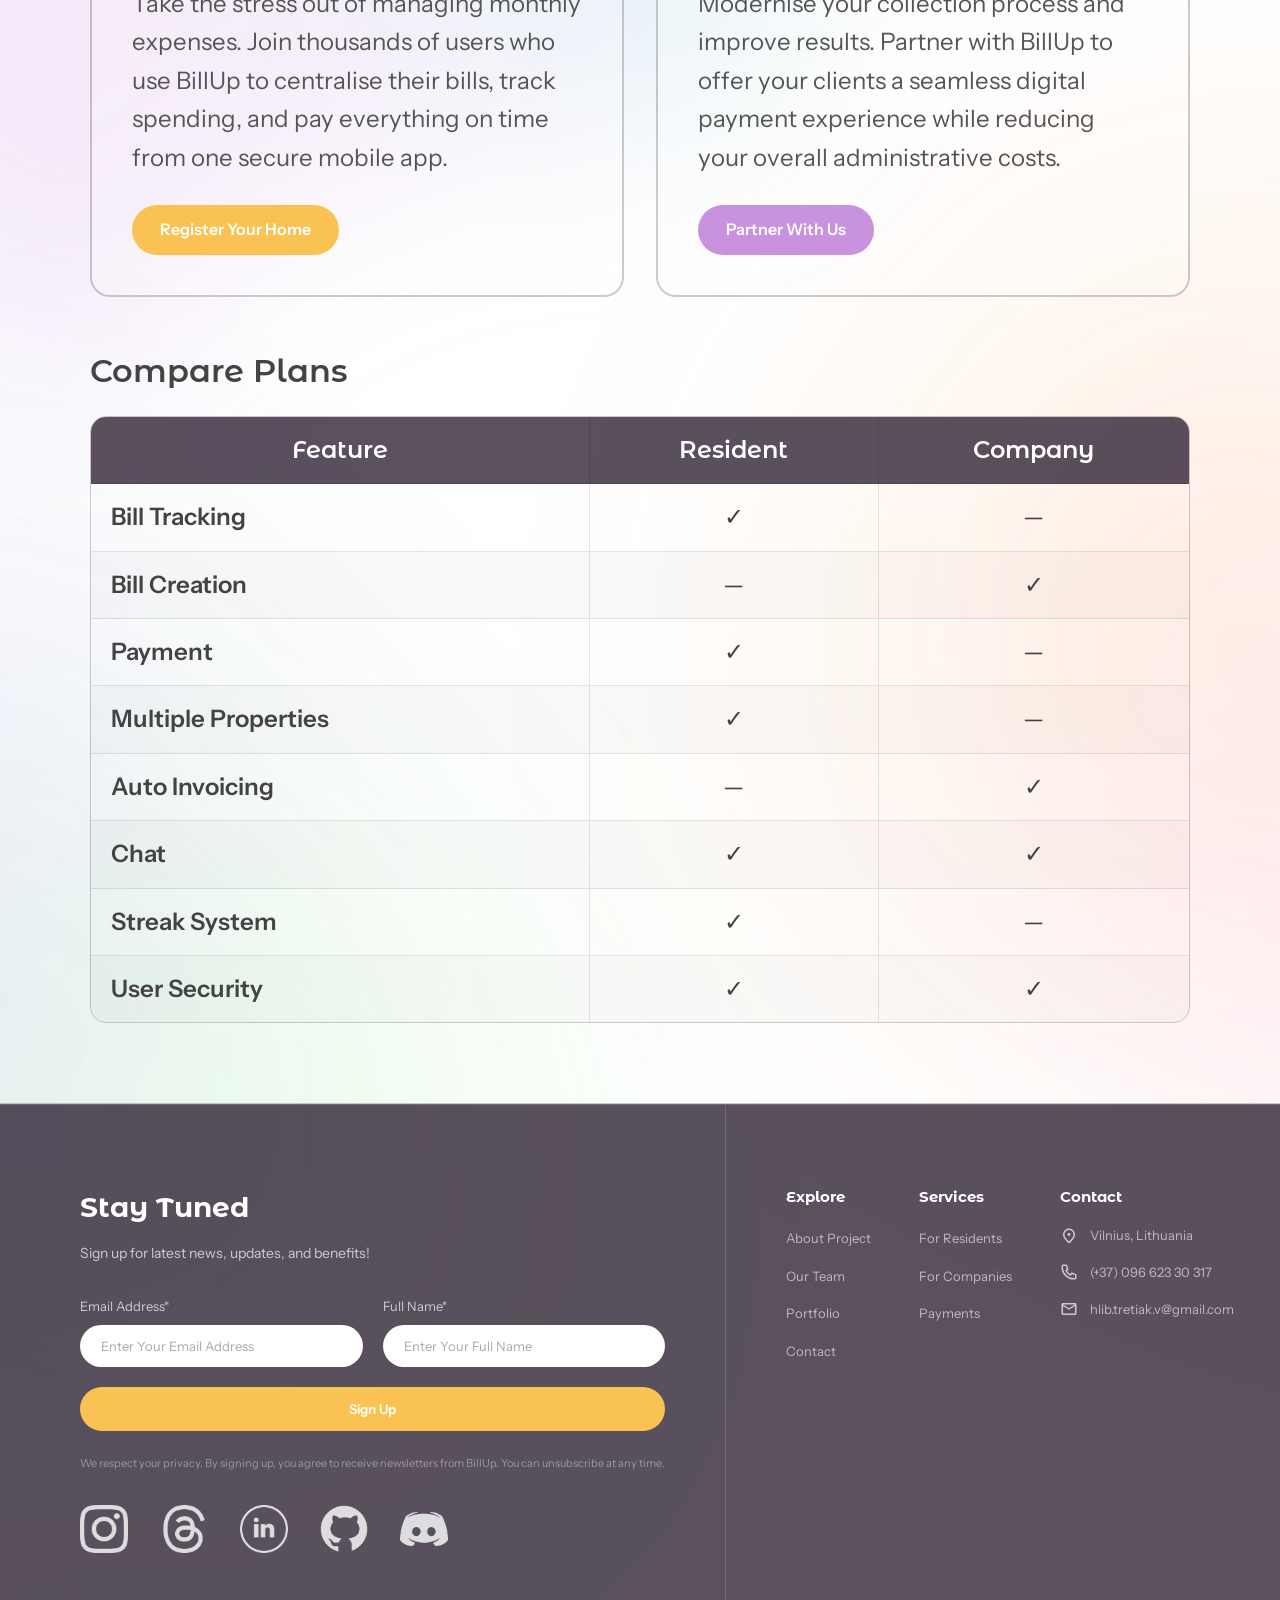
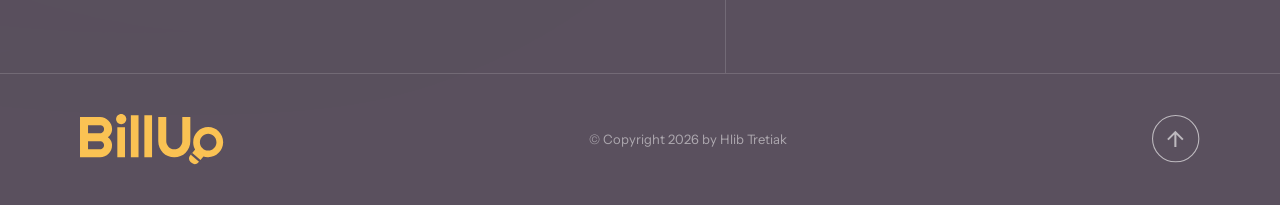
==== commit 3865c83e: "feat: added background effects" ====
--- a/index.html
+++ b/index.html
@@ -13,6 +13,12 @@
   <link rel="stylesheet" href="css/style.css" />
 </head>
 <body>
+
+  <!-- background blobs  -->
+  <div class="bg-effects">
+    <img src="assets/images/bg_effects.svg" alt="" />
+  </div>
+
 
   <!-- * Navbar * -->
   <header>
--- a/css/style.css
+++ b/css/style.css
@@ -31,6 +31,28 @@
   color: var(--color-dark);
   background-color: var(--color-white);
   line-height: 1.6;
+  position: relative;
+  overflow-x: hidden;
+}
+
+/* decorative background blobs */
+.bg-effects {
+  position: absolute;
+  top: 0;
+  left: -10%;        /* allows ~10% bleed on each side */
+  width: 120%;       /* total 20% overflow, clipped by body overflow */
+  height: 100%;
+  z-index: 0;
+  pointer-events: none;
+  overflow: hidden;
+}
+
+.bg-effects img {
+  width: 100%;
+  height: 100%;
+  object-fit: cover;
+  object-position: center top;
+  display: block;
 }
 
 /* all headings use heading font */
@@ -55,6 +77,8 @@
 /* section dividers */
 section {
   border-bottom: 1px solid rgba(0, 0, 0, 0.2);
+  position: relative;
+  z-index: 1;
 }
 
 @keyframes btn-breathe {
@@ -628,6 +652,8 @@
   background: var(--color-footer-bg);
   color: #ccc;
   padding: 0 40px 0;
+  position: relative;
+  z-index: 1;
 }
 
 .footer-inner {
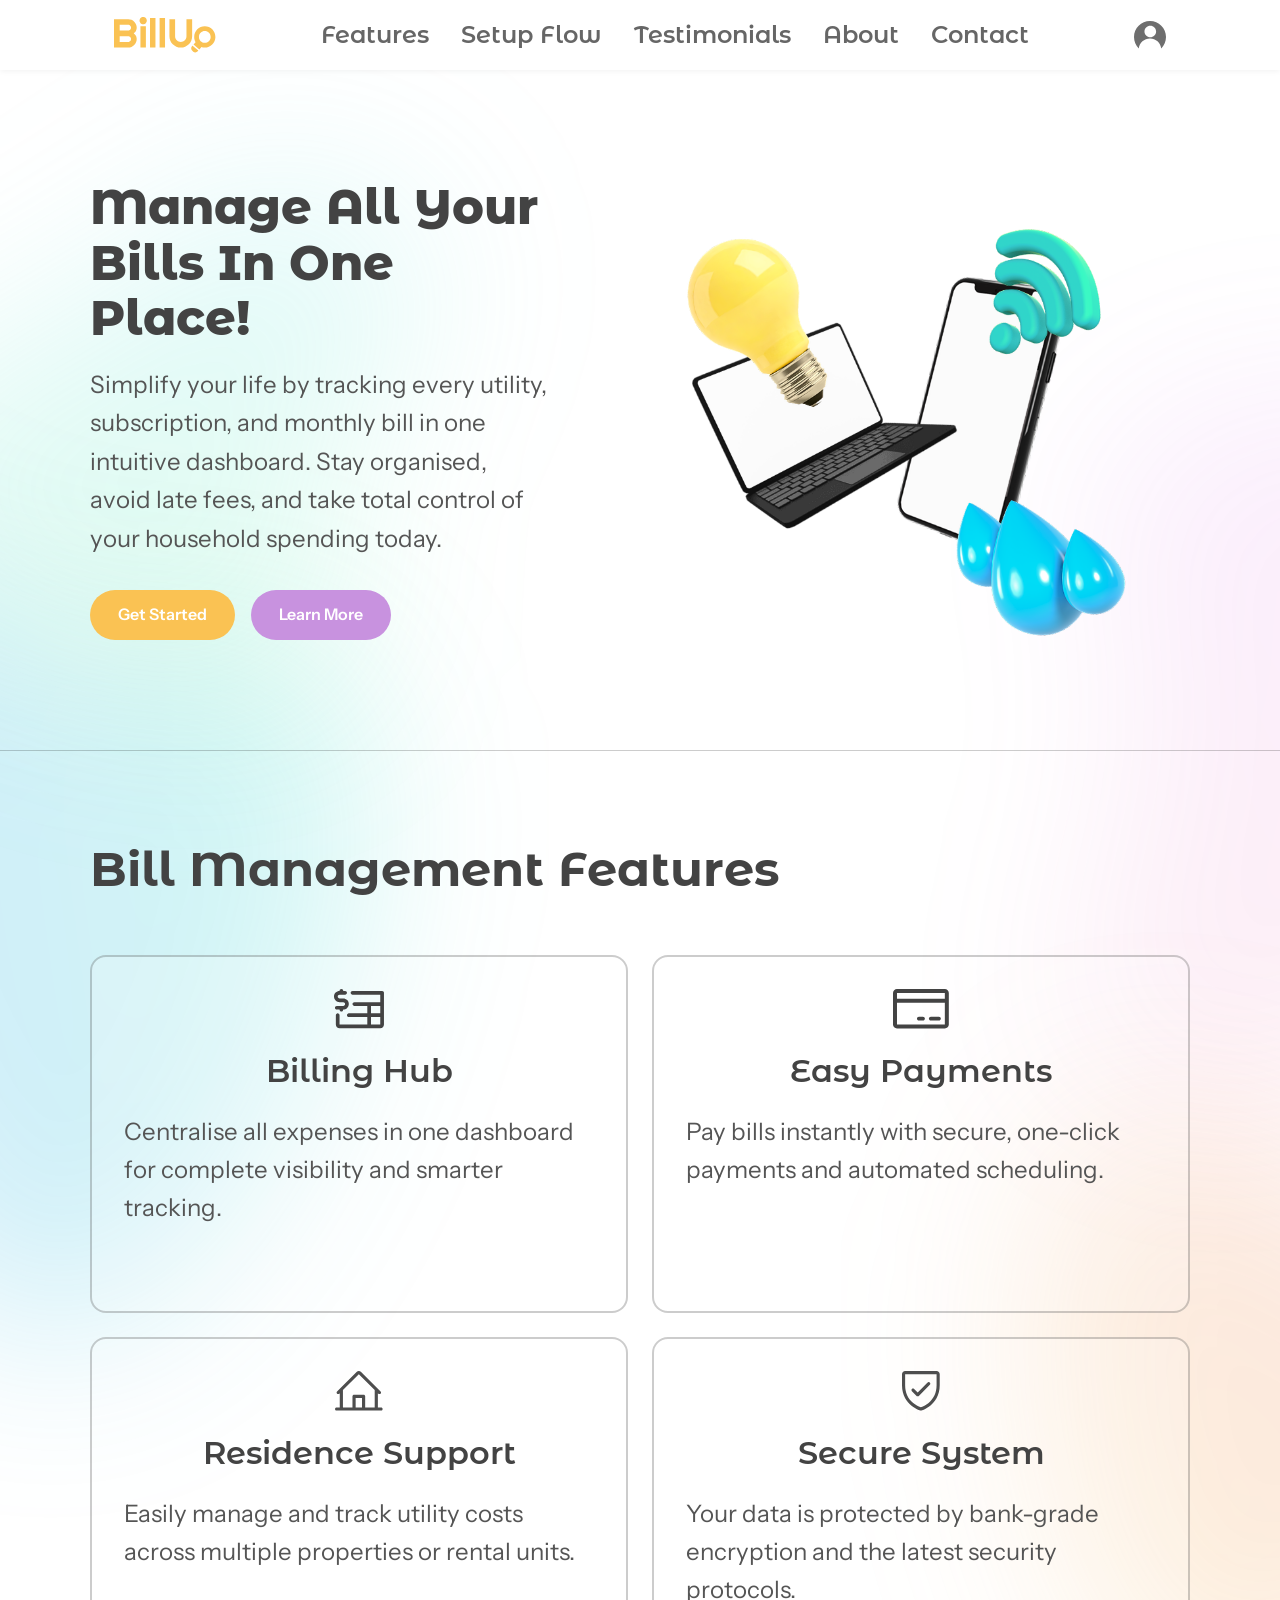
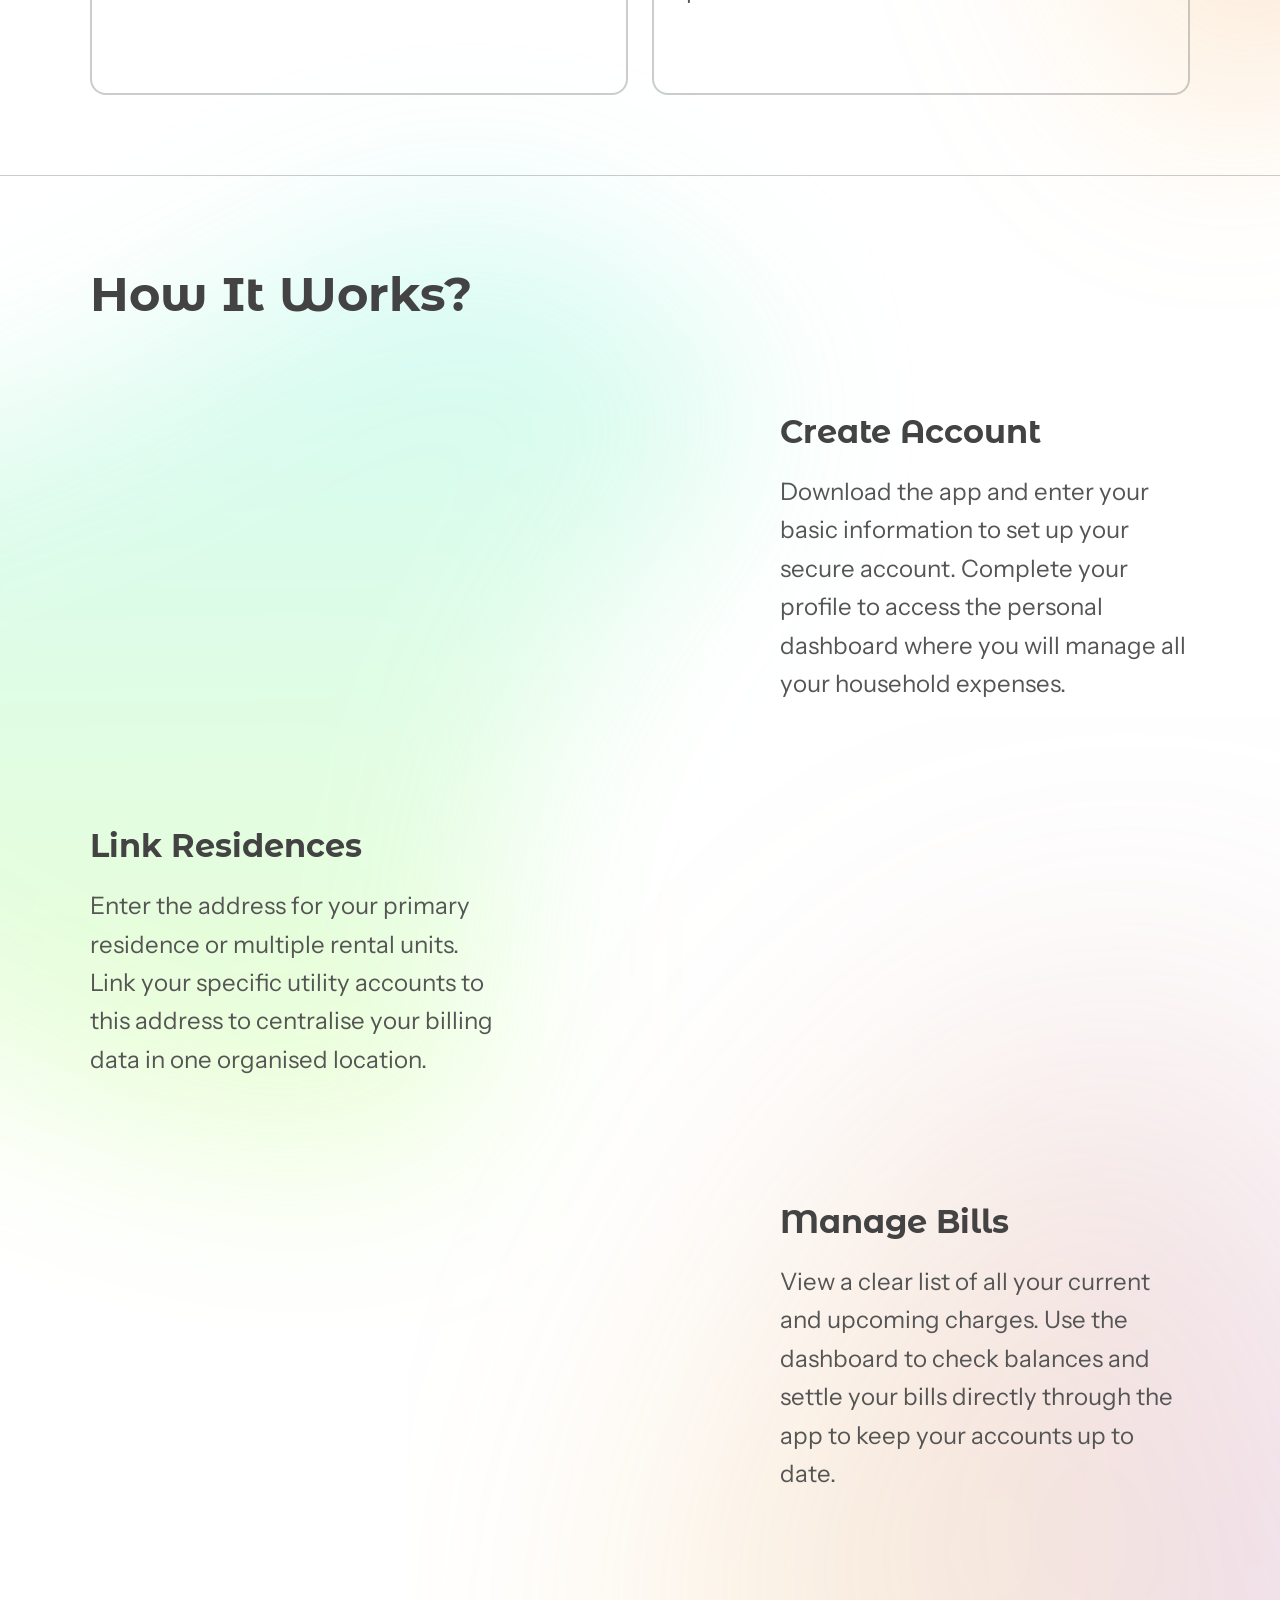
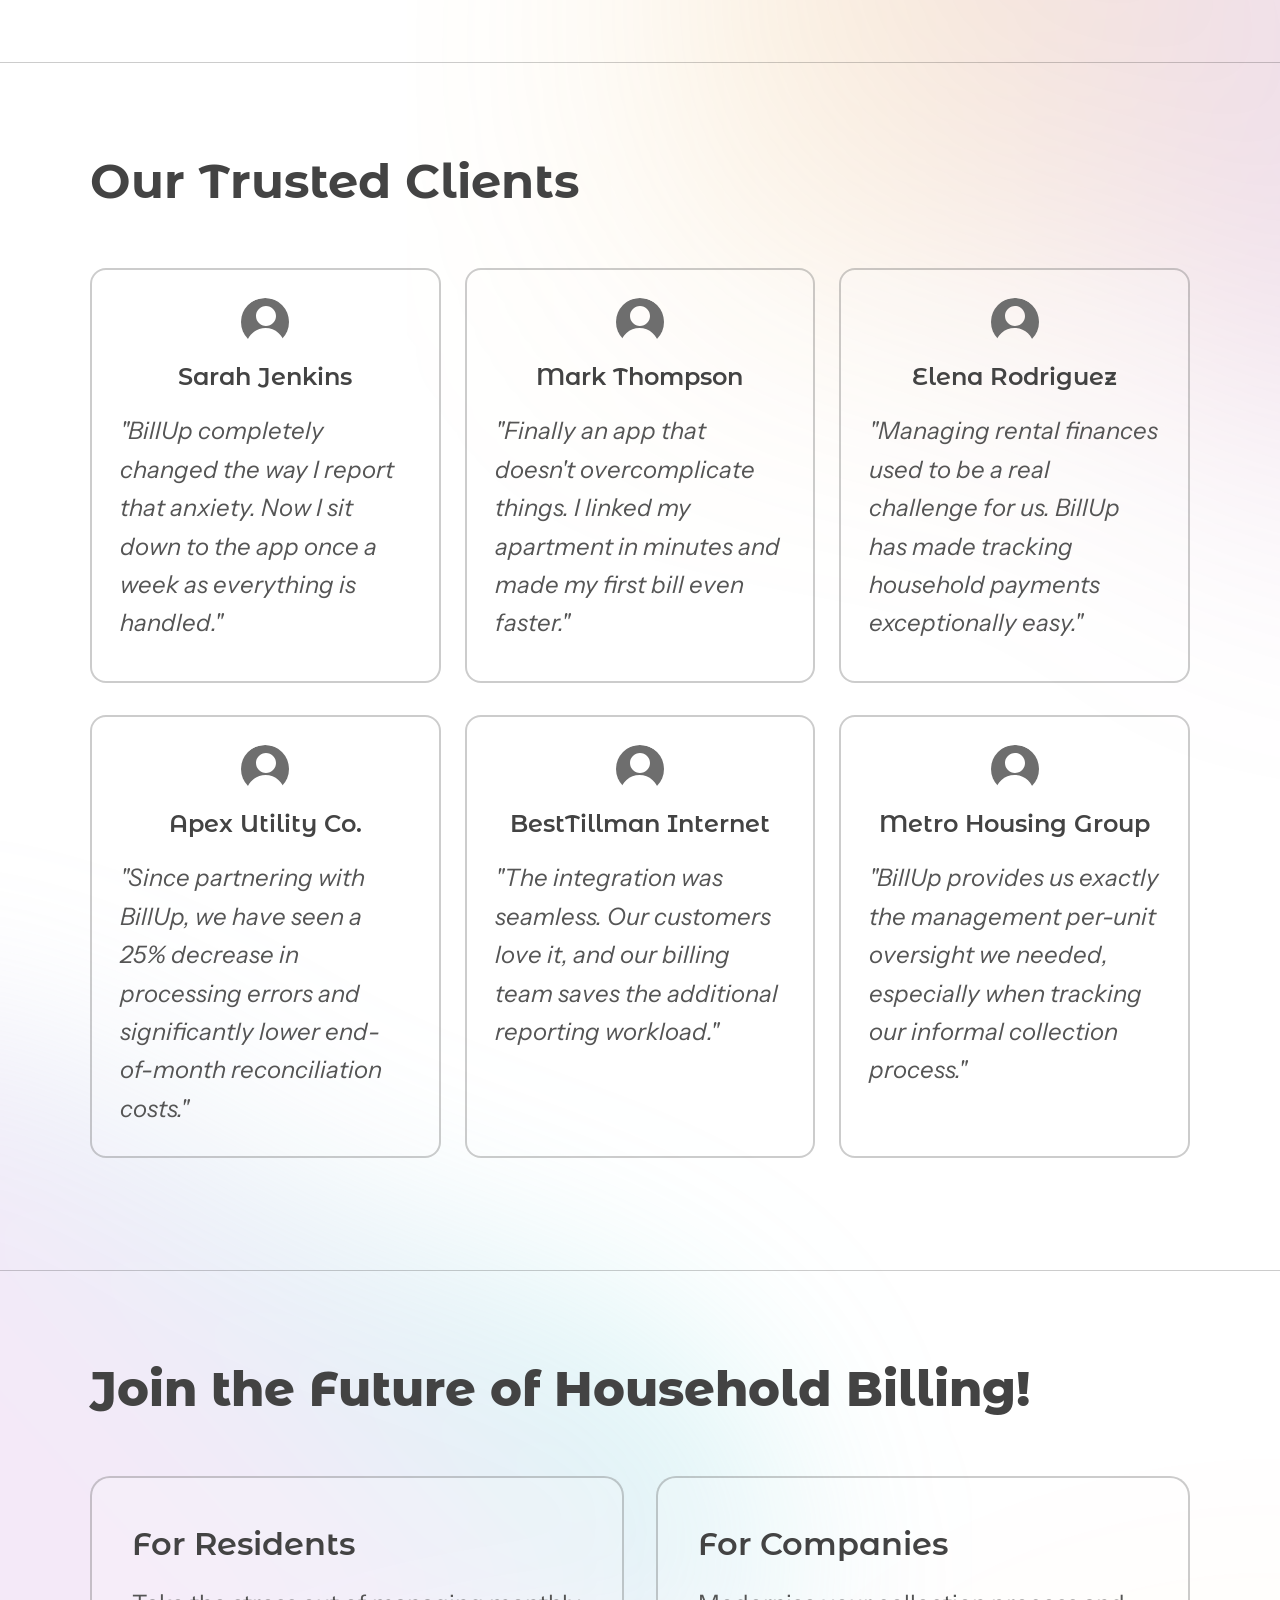
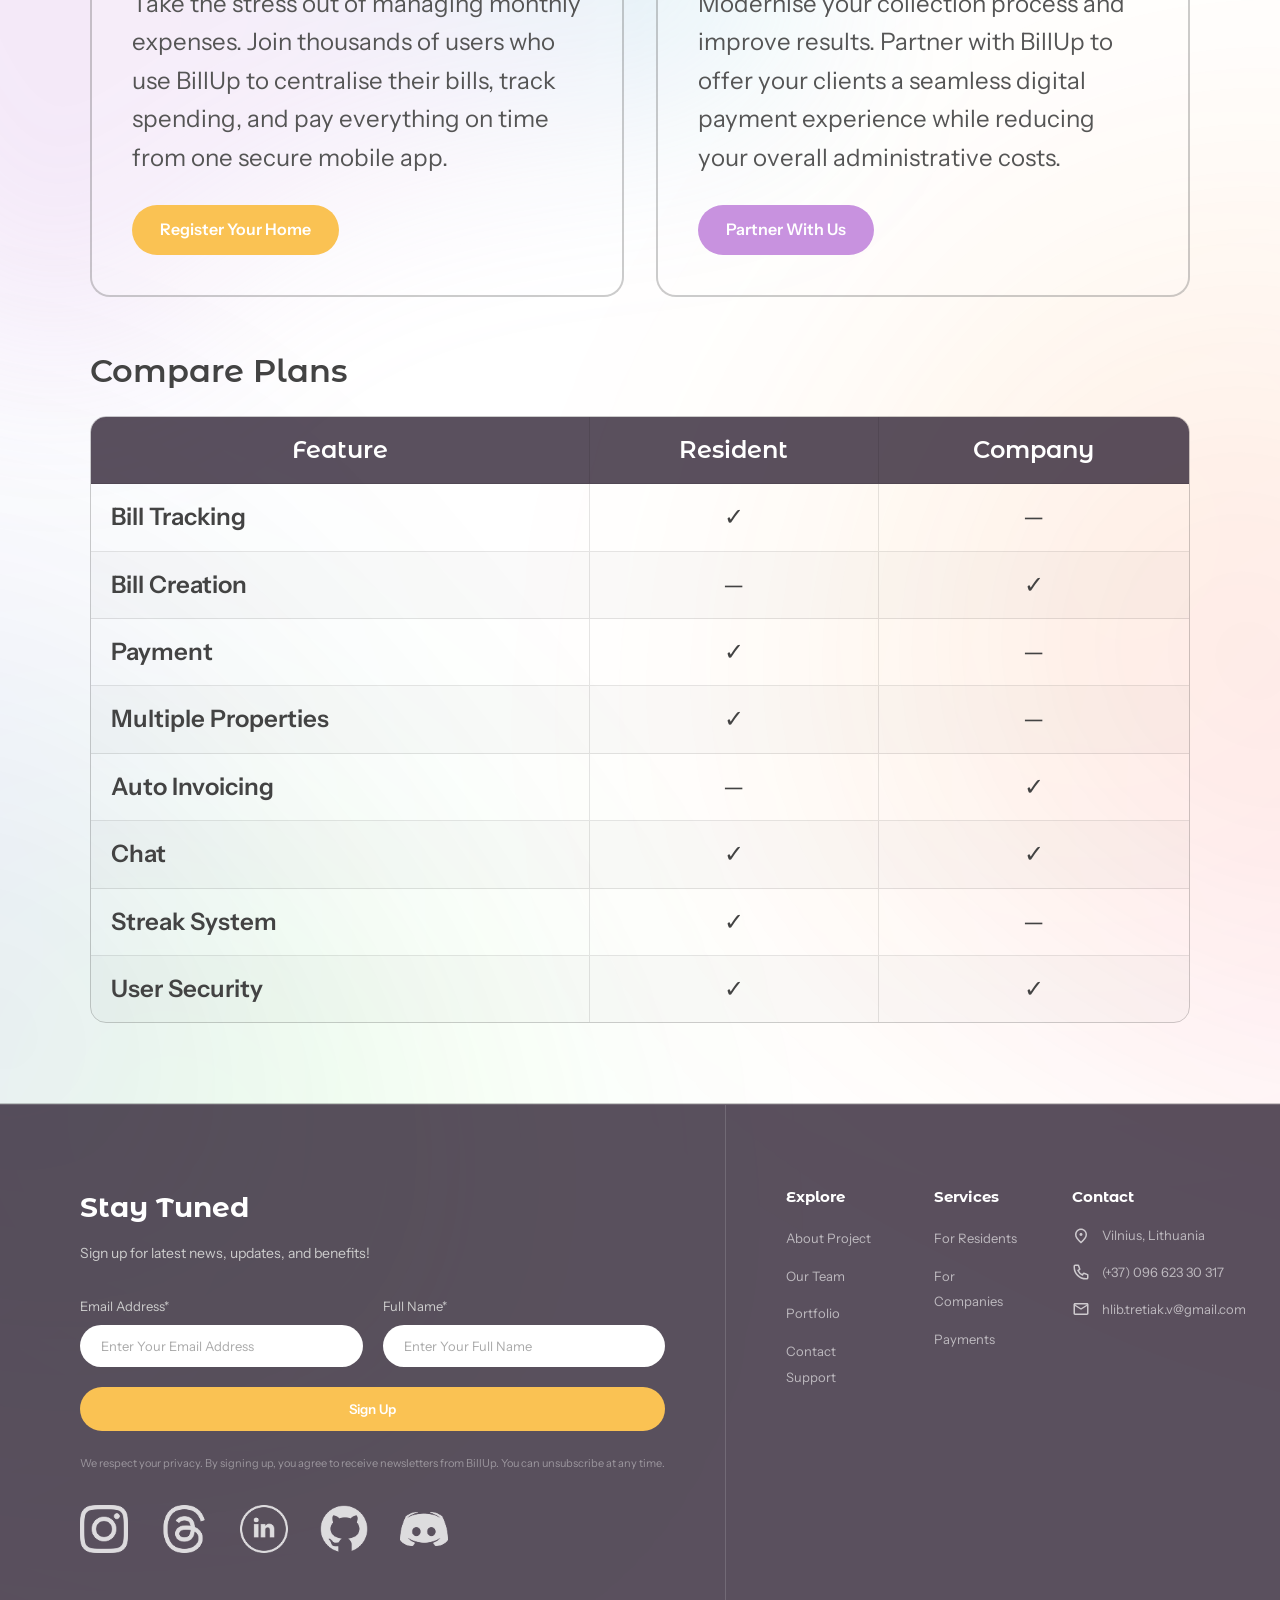
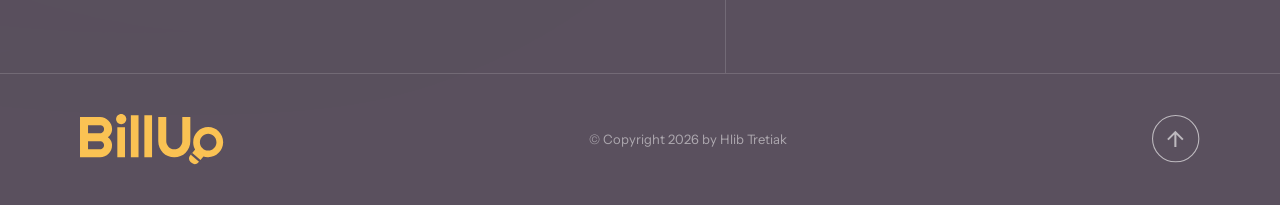
==== commit fe84d530: "feat: SEO optimization added" ====
--- a/index.html
+++ b/index.html
@@ -3,9 +3,10 @@
 <head>
   <meta charset="UTF-8" />
   <meta name="viewport" content="width=device-width, initial-scale=1.0" />
+  <meta name="description" content="BillUp helps you manage all household bills, utilities, and subscriptions in one secure dashboard. Stay organized and avoid late fees." />
+  <meta name="keywords" content="bill management app, track utilities, household bills, pay bills online, multiple residence management, automated billing, automated invoicing" />
   <title>BillUp – Manage All Your Bills In One Place</title>
 
-  <!-- Fonts -->
   <link rel="preconnect" href="https://fonts.googleapis.com" />
   <link rel="preconnect" href="https://fonts.gstatic.com" crossorigin />
   <link href="https://fonts.googleapis.com/css2?family=Montserrat+Alternates:wght@400;600;700;800&family=Instrument+Sans:wght@400;600&display=swap" rel="stylesheet" />
@@ -14,13 +15,10 @@
 </head>
 <body>
 
-  <!-- background blobs  -->
   <div class="bg-effects">
-    <img src="assets/images/bg_effects.svg" alt="" />
+    <img src="assets/images/bg_effects.svg" alt="Background decorative shapes" />
   </div>
 
-
-  <!-- * Navbar * -->
   <header>
     <nav class="navbar">
       <div class="logo">
@@ -37,17 +35,17 @@
 
       <div class="nav-right">
         <div class="nav-icon">
-          <img src="assets/icons/avatar.svg" alt="User account" />
-        </div>
-        <button class="burger" id="burgerBtn" aria-label="Open menu">
+          <img src="assets/icons/avatar.svg" alt="User account profile" />
+        </div>
+        <button class="burger" id="burgerBtn" aria-label="Open navigation menu">
           <span></span>
           <span></span>
           <span></span>
         </button>
       </div>
-    </header>
-
-  <!-- burger overlay -->
+    </nav>
+  </header>
+
    <div class="nav-overlay" id="navOverlay">
     <ul class="overlay-links">
       <li><a href="#features">Features</a></li>
@@ -58,253 +56,226 @@
     </ul>
   </div>
 
-  <!-- * Hero * -->
-  <section id="hero" class="hero">
-    <div class="hero-content">
-      <h1>Manage All Your Bills In One Place!</h1>
-      <p>
-        Simplify your life by tracking every utility, subscription, and monthly
-        bill in one intuitive dashboard. Stay organised, avoid late fees, and
-        take total control of your household spending today.
-      </p>
-      <div class="hero-buttons">
-        <a href="https://github.com/swapp3d/BillUp-v2-be" target="_blank" class="btn-primary">Get Started</a>
-        <a href="about.html" class="btn-secondary">Learn More</a>
-      </div>
-    </div>
-
-    <div class="hero-image">
-      <img src="assets/images/hero_image.png" alt="BillUp hero image" />
-    </div>
-  </section>
-
-
-  <!-- * Features * -->
-  <section id="features" class="features">
-    <h2>Explore Features</h2>
-
-    <div class="features-grid">
-
-      <div class="feature-card">
-        <img src="assets/icons/billing_hub.svg" alt="" />
-        <h3>Billing Hub</h3>
-        <p>Centralise all expenses in one dashboard for complete visibility and smarter tracking.</p>
-      </div>
-
-      <div class="feature-card">
-        <img src="assets/icons/payments.svg" alt="" />
-        <h3>Easy Payments</h3>
-        <p>Pay bills instantly with secure, one-click payments and automated scheduling.</p>
-      </div>
-
-      <div class="feature-card">
-        <img src="assets/icons/residence.svg" alt="" />
-        <h3>Residence Support</h3>
-        <p>Easily manage and track utility costs across multiple properties or rental units.</p>
-      </div>
-
-      <div class="feature-card">
-        <img src="assets/icons/security.svg" alt="" />
-        <h3>Secure System</h3>
-        <p>Your data is protected by bank-grade encryption and the latest security protocols.</p>
-      </div>
-
-    </div>
-  </section>
-
-
-  <!-- * How It Works * -->
-  <section id="how-it-works" class="how-it-works">
-    <h2>How It Works?</h2>
-
-    <!-- Step 1: video left, text right -->
-     <div class="step">
-      <div class="step-media">
-        <video class="step-video" src="https://res.cloudinary.com/da4ckxyog/video/upload/v1773501670/BillUp_Register_ih1v0t.mp4" muted loop playsinline></video>
-      </div>
-      <div class="step-text">
-        <h3>Create Account</h3>
-        <p>Download the app and enter your basic information to set up your secure
-          account. Complete your profile to access the personal dashboard where
-          you will manage all your household expenses.</p>
-        </div>
-      </div>
-
-      <!-- Step 2: text left, video right -->
-       <div class="step step-reverse">
+  <main>
+    <section id="hero" class="hero">
+      <div class="hero-content">
+        <h1>Manage All Your Bills In One Place!</h1>
+        <p>
+          Simplify your life by tracking every utility, subscription, and monthly
+          bill in one intuitive dashboard. Stay organised, avoid late fees, and
+          take total control of your household spending today.
+        </p>
+        <div class="hero-buttons">
+          <a href="https://github.com/swapp3d/BillUp-v2-be" target="_blank" class="btn-primary">Get Started</a>
+          <a href="about.html" class="btn-secondary">Learn More</a>
+        </div>
+      </div>
+
+      <div class="hero-image">
+        <img src="assets/images/hero_image.png" alt="BillUp app dashboard preview on mobile devices" />
+      </div>
+    </section>
+
+    <section id="features" class="features">
+      <h2>Bill Management Features</h2>
+
+      <div class="features-grid">
+        <article class="feature-card">
+          <img src="assets/icons/billing_hub.svg" alt="Billing Hub Icon" />
+          <h3>Billing Hub</h3>
+          <p>Centralise all expenses in one dashboard for complete visibility and smarter tracking.</p>
+        </article>
+
+        <article class="feature-card">
+          <img src="assets/icons/payments.svg" alt="Easy Payments Icon" />
+          <h3>Easy Payments</h3>
+          <p>Pay bills instantly with secure, one-click payments and automated scheduling.</p>
+        </article>
+
+        <article class="feature-card">
+          <img src="assets/icons/residence.svg" alt="Residence Support Icon" />
+          <h3>Residence Support</h3>
+          <p>Easily manage and track utility costs across multiple properties or rental units.</p>
+        </article>
+
+        <article class="feature-card">
+          <img src="assets/icons/security.svg" alt="Secure System Icon" />
+          <h3>Secure System</h3>
+          <p>Your data is protected by bank-grade encryption and the latest security protocols.</p>
+        </article>
+      </div>
+    </section>
+
+    <section id="how-it-works" class="how-it-works">
+      <h2>How It Works?</h2>
+
+       <div class="step">
         <div class="step-media">
-          <video class="step-video" src="https://res.cloudinary.com/da4ckxyog/video/upload/v1773501716/BillUp_Residence_fyiagz.mp4" muted loop playsinline></video>
+          <video class="step-video" src="https://res.cloudinary.com/da4ckxyog/video/upload/v1773501670/BillUp_Register_ih1v0t.mp4" muted loop playsinline aria-label="Video demonstrating account creation"></video>
         </div>
         <div class="step-text">
-          <h3>Link Residences</h3>
-          <p>Enter the address for your primary residence or multiple rental units.
-            Link your specific utility accounts to this address to centralise your
-            billing data in one organised location.</p>
-          </div>
-        </div>
-
-        <!-- Step 3: video left, text right -->
-         <div class="step">
+          <h3>Create Account</h3>
+          <p>Download the app and enter your basic information to set up your secure
+            account. Complete your profile to access the personal dashboard where
+            you will manage all your household expenses.</p>
+          </div>
+        </div>
+
+         <div class="step step-reverse">
           <div class="step-media">
-            <video class="step-video" src="https://res.cloudinary.com/da4ckxyog/video/upload/v1773501730/BillUp_Bills_zetug4.mp4" muted loop playsinline></video>
+            <video class="step-video" src="https://res.cloudinary.com/da4ckxyog/video/upload/v1773501716/BillUp_Residence_fyiagz.mp4" muted loop playsinline aria-label="Video demonstrating how to link residences"></video>
           </div>
           <div class="step-text">
-            <h3>Manage Bills</h3>
-            <p>View a clear list of all your current and upcoming charges. Use the
-              dashboard to check balances and settle your bills directly through the
-              app to keep your accounts up to date.</p>
-            </div>
-          </div>
-
-  </section>
-
-
-  <!-- * Testimonials * -->
-  <section id="testimonials" class="testimonials">
-    <h2>Our Trusted Clients</h2>
-
-    <!-- row 1 – clients -->
-    <div class="testimonials-grid">
-
-      <div class="testimonial-card">
-        <img src="assets/icons/avatar.svg" alt="Sarah Jenkins" class="avatar" />
-        <h4>Sarah Jenkins</h4>
-        <p>"BillUp completely changed the way I report that anxiety. Now I sit down to the app once a week as everything is handled."</p>
-      </div>
-
-      <div class="testimonial-card">
-        <img src="assets/icons/avatar.svg" alt="Mark Thompson" class="avatar" />
-        <h4>Mark Thompson</h4>
-        <p>"Finally an app that doesn't overcomplicate things. I linked my apartment in minutes and made my first bill even faster."</p>
-      </div>
-
-      <div class="testimonial-card">
-        <img src="assets/icons/avatar.svg" alt="Elena Rodriguez" class="avatar" />
-        <h4>Elena Rodriguez</h4>
-        <p>"Managing rental finances used to be a real challenge for us. BillUp has made tracking household payments exceptionally easy."</p>
-      </div>
-
-    </div>
-
-    <!-- row 2 – companies -->
-    <div class="testimonials-grid">
-
-      <div class="testimonial-card">
-        <img src="assets/icons/avatar.svg" alt="Apex Utility Co." class="company-logo" />
-        <h4>Apex Utility Co.</h4>
-        <p>"Since partnering with BillUp, we have seen a 25% decrease in processing errors and significantly lower end-of-month reconciliation costs."</p>
-      </div>
-
-      <div class="testimonial-card">
-        <img src="assets/icons/avatar.svg" alt="BestTillman Internet" class="company-logo" />
-        <h4>BestTillman Internet</h4>
-        <p>"The integration was seamless. Our customers love it, and our billing team saves the additional reporting workload."</p>
-      </div>
-
-      <div class="testimonial-card">
-        <img src="assets/icons/avatar.svg" alt="Metro Housing Group" class="company-logo" />
-        <h4>Metro Housing Group</h4>
-        <p>"BillUp provides us exactly the management per-unit oversight we needed, especially when tracking our informal collection process."</p>
-      </div>
-
-    </div>
-  </section>
-
-
-  <!-- * CTA * -->
-  <section id="cta" class="cta">
-    <h2>Join the Future of Household Billing!</h2>
-
-    <div class="cta-columns">
-
-      <div class="cta-col">
-        <h3>For Residents</h3>
-        <p>
-          Take the stress out of managing monthly expenses. Join thousands of
-          users who use BillUp to centralise their bills, track spending, and pay
-          everything on time from one secure mobile app.
-        </p>
-        <a href="#" class="btn-primary">Register Your Home</a>
-      </div>
-
-      <div class="cta-col">
-        <h3>For Companies</h3>
-        <p>
-          Modernise your collection process and improve results. Partner with
-          BillUp to offer your clients a seamless digital payment experience while
-          reducing your overall administrative costs.
-        </p>
-        <a href="#" class="btn-secondary">Partner With Us</a>
-      </div>
-
-    </div>
-
-    <!-- Compare Plans table -->
-    <div class="plan-table-wrapper">
-      <h3>Compare Plans</h3>
-      <table class="plan-table">
-        <thead>
-          <tr>
-            <th>Feature</th>
-            <th>Resident</th>
-            <th>Company</th>
-          </tr>
-        </thead>
-        <tbody>
-          <tr>
-            <td>Bill Tracking</td>
-            <td>✓</td>
-            <td>—</td>
-          </tr>
-          <tr>
-            <td>Bill Creation</td>
-            <td>—</td>
-            <td>✓</td>
-          </tr>
-          <tr>
-            <td>Payment</td>
-            <td>✓</td>
-            <td>—</td>
-          </tr>
-          <tr>
-            <td>Multiple Properties</td>
-            <td>✓</td>
-            <td>—</td>
-          </tr>
-          <tr>
-            <td>Auto Invoicing</td>
-            <td>—</td>
-            <td>✓</td>
-          </tr>
-          <tr>
-            <td>Chat</td>
-            <td>✓</td>
-            <td>✓</td>
-          </tr>
-          <tr>
-            <td>Streak System</td>
-            <td>✓</td>
-            <td>—</td>
-          </tr>
-          <tr>
-            <td>User Security</td>
-            <td>✓</td>
-            <td>✓</td>
-          </tr>
-        </tbody>
-      </table>
-    </div>
-
-  </section>
-
-
-  <!-- * Footer * -->
+            <h3>Link Residences</h3>
+            <p>Enter the address for your primary residence or multiple rental units.
+              Link your specific utility accounts to this address to centralise your
+              billing data in one organised location.</p>
+            </div>
+          </div>
+
+           <div class="step">
+            <div class="step-media">
+              <video class="step-video" src="https://res.cloudinary.com/da4ckxyog/video/upload/v1773501730/BillUp_Bills_zetug4.mp4" muted loop playsinline aria-label="Video demonstrating bill management"></video>
+            </div>
+            <div class="step-text">
+              <h3>Manage Bills</h3>
+              <p>View a clear list of all your current and upcoming charges. Use the
+                dashboard to check balances and settle your bills directly through the
+                app to keep your accounts up to date.</p>
+              </div>
+            </div>
+    </section>
+
+    <section id="testimonials" class="testimonials">
+      <h2>Our Trusted Clients</h2>
+
+      <div class="testimonials-grid">
+        <article class="testimonial-card">
+          <img src="assets/icons/avatar.svg" alt="Avatar of Sarah Jenkins" class="avatar" />
+          <h4>Sarah Jenkins</h4>
+          <p>"BillUp completely changed the way I report that anxiety. Now I sit down to the app once a week as everything is handled."</p>
+        </article>
+
+        <article class="testimonial-card">
+          <img src="assets/icons/avatar.svg" alt="Avatar of Mark Thompson" class="avatar" />
+          <h4>Mark Thompson</h4>
+          <p>"Finally an app that doesn't overcomplicate things. I linked my apartment in minutes and made my first bill even faster."</p>
+        </article>
+
+        <article class="testimonial-card">
+          <img src="assets/icons/avatar.svg" alt="Avatar of Elena Rodriguez" class="avatar" />
+          <h4>Elena Rodriguez</h4>
+          <p>"Managing rental finances used to be a real challenge for us. BillUp has made tracking household payments exceptionally easy."</p>
+        </article>
+      </div>
+
+      <div class="testimonials-grid">
+        <article class="testimonial-card">
+          <img src="assets/icons/avatar.svg" alt="Apex Utility Co. logo placeholder" class="company-logo" />
+          <h4>Apex Utility Co.</h4>
+          <p>"Since partnering with BillUp, we have seen a 25% decrease in processing errors and significantly lower end-of-month reconciliation costs."</p>
+        </article>
+
+        <article class="testimonial-card">
+          <img src="assets/icons/avatar.svg" alt="BestTillman Internet logo placeholder" class="company-logo" />
+          <h4>BestTillman Internet</h4>
+          <p>"The integration was seamless. Our customers love it, and our billing team saves the additional reporting workload."</p>
+        </article>
+
+        <article class="testimonial-card">
+          <img src="assets/icons/avatar.svg" alt="Metro Housing Group logo placeholder" class="company-logo" />
+          <h4>Metro Housing Group</h4>
+          <p>"BillUp provides us exactly the management per-unit oversight we needed, especially when tracking our informal collection process."</p>
+        </article>
+      </div>
+    </section>
+
+    <section id="cta" class="cta">
+      <h2>Join the Future of Household Billing!</h2>
+
+      <div class="cta-columns">
+        <div class="cta-col">
+          <h3>For Residents</h3>
+          <p>
+            Take the stress out of managing monthly expenses. Join thousands of
+            users who use BillUp to centralise their bills, track spending, and pay
+            everything on time from one secure mobile app.
+          </p>
+          <a href="#" class="btn-primary">Register Your Home</a>
+        </div>
+
+        <div class="cta-col">
+          <h3>For Companies</h3>
+          <p>
+            Modernise your collection process and improve results. Partner with
+            BillUp to offer your clients a seamless digital payment experience while
+            reducing your overall administrative costs.
+          </p>
+          <a href="#" class="btn-secondary">Partner With Us</a>
+        </div>
+      </div>
+
+      <div class="plan-table-wrapper">
+        <h3>Compare Plans</h3>
+        <table class="plan-table">
+          <thead>
+            <tr>
+              <th>Feature</th>
+              <th>Resident</th>
+              <th>Company</th>
+            </tr>
+          </thead>
+          <tbody>
+            <tr>
+              <td>Bill Tracking</td>
+              <td>✓</td>
+              <td>—</td>
+            </tr>
+            <tr>
+              <td>Bill Creation</td>
+              <td>—</td>
+              <td>✓</td>
+            </tr>
+            <tr>
+              <td>Payment</td>
+              <td>✓</td>
+              <td>—</td>
+            </tr>
+            <tr>
+              <td>Multiple Properties</td>
+              <td>✓</td>
+              <td>—</td>
+            </tr>
+            <tr>
+              <td>Auto Invoicing</td>
+              <td>—</td>
+              <td>✓</td>
+            </tr>
+            <tr>
+              <td>Chat</td>
+              <td>✓</td>
+              <td>✓</td>
+            </tr>
+            <tr>
+              <td>Streak System</td>
+              <td>✓</td>
+              <td>—</td>
+            </tr>
+            <tr>
+              <td>User Security</td>
+              <td>✓</td>
+              <td>✓</td>
+            </tr>
+          </tbody>
+        </table>
+      </div>
+    </section>
+  </main>
+
   <footer id="contact" class="footer">
     <div class="footer-inner">
-
       <div class="footer-main">
 
-        <!-- Left: newsletter + social -->
         <div class="footer-left">
           <h3>Stay Tuned</h3>
           <p class="footer-sub">Sign up for latest news, updates, and benefits!</p>
@@ -329,26 +300,24 @@
           </p>
 
           <div class="social-icons">
-            <a href="https://www.instagram.com/hlib.tr_?igsh=MTJ0b245Ym1odm9hbQ==" target="_blank" ><img src="assets/icons/instagram.png" alt="Instagram" /></a>
-            <a href="https://www.threads.com/@hlib.tr_" target="_blank"><img src="assets/icons/threads.png" alt="Threads" /></a>
-            <a href="https://www.linkedin.com/in/hlib-tretiak-473088348/" target="_blank"><img src="assets/icons/linkedin.png" alt="LinkedIn" /></a>
-            <a href="https://github.com/swapp3d" target="_blank"><img src="assets/icons/github.png" alt="GitHub" /></a>
-            <a href="https://discord.com/users/764077246163845120" target="_blank"><img src="assets/icons/discord.png" alt="Discord" /></a>
+            <a href="https://www.instagram.com/hlib.tr_?igsh=MTJ0b245Ym1odm9hbQ==" target="_blank" aria-label="Visit Instagram page"><img src="assets/icons/instagram.png" alt="Instagram Icon" /></a>
+            <a href="https://www.threads.com/@hlib.tr_" target="_blank" aria-label="Visit Threads profile"><img src="assets/icons/threads.png" alt="Threads Icon" /></a>
+            <a href="https://www.linkedin.com/in/hlib-tretiak-473088348/" target="_blank" aria-label="Visit LinkedIn profile"><img src="assets/icons/linkedin.png" alt="LinkedIn Icon" /></a>
+            <a href="https://github.com/swapp3d" target="_blank" aria-label="Visit project GitHub repository"><img src="assets/icons/github.png" alt="GitHub Icon" /></a>
+            <a href="https://discord.com/users/764077246163845120" target="_blank" aria-label="View Discord profile"><img src="assets/icons/discord.png" alt="Discord Icon" /></a>
           </div>
         </div>
 
         <div class="footer-divider"></div>
 
-        <!-- Right: nav links + contact -->
         <div class="footer-right">
-
           <div class="footer-col">
             <h4>Explore</h4>
             <ul>
               <li><a href="#">About Project</a></li>
               <li><a href="#">Our Team</a></li>
               <li><a href="#">Portfolio</a></li>
-              <li><a href="#">Contact</a></li>
+              <li><a href="#contact">Contact Support</a></li>
             </ul>
           </div>
 
@@ -364,40 +333,35 @@
           <div class="footer-col">
             <h4>Contact</h4>
             <div class="contact-row">
-              <img src="assets/icons/location.svg" alt="" />
+              <img src="assets/icons/location.svg" alt="Location Icon" />
               <span>Vilnius, Lithuania</span>
             </div>
             <div class="contact-row">
-              <img src="assets/icons/phone.svg" alt="" />
+              <img src="assets/icons/phone.svg" alt="Phone Icon" />
               <span>(+37) 096 623 30 317</span>
             </div>
             <div class="contact-row">
-              <img src="assets/icons/mail.svg" alt="" />
+              <img src="assets/icons/mail.svg" alt="Email Icon" />
               <span>hlib.tretiak.v@gmail.com</span>
             </div>
           </div>
-
-        </div>
-      </div>
-
+        </div>
+      </div>
     </div> 
 
     <hr class="footer-hr" />
 
-    <!-- bottom bar -->
     <div class="footer-bottom">
       <div class="footer-logo">
-        <img src="assets/icons/logo.svg" alt="BillUp" />
+        <img src="assets/icons/logo.svg" alt="BillUp Logo" />
       </div>
       <p class="copyright">© Copyright 2026 by Hlib Tretiak</p>
-      <a href="#" class="back-to-top">
-        <img src="assets/icons/top_arrow.svg" alt="Back to top" />
+      <a href="#" class="back-to-top" aria-label="Scroll back to top">
+        <img src="assets/icons/top_arrow.svg" alt="Back to top arrow icon" />
       </a>
     </div>
-
   </footer>
 
-  <!-- script imports -->
    <script src="js/burger.js"></script>
    <script src="js/video-autoplay.js"></script>
 
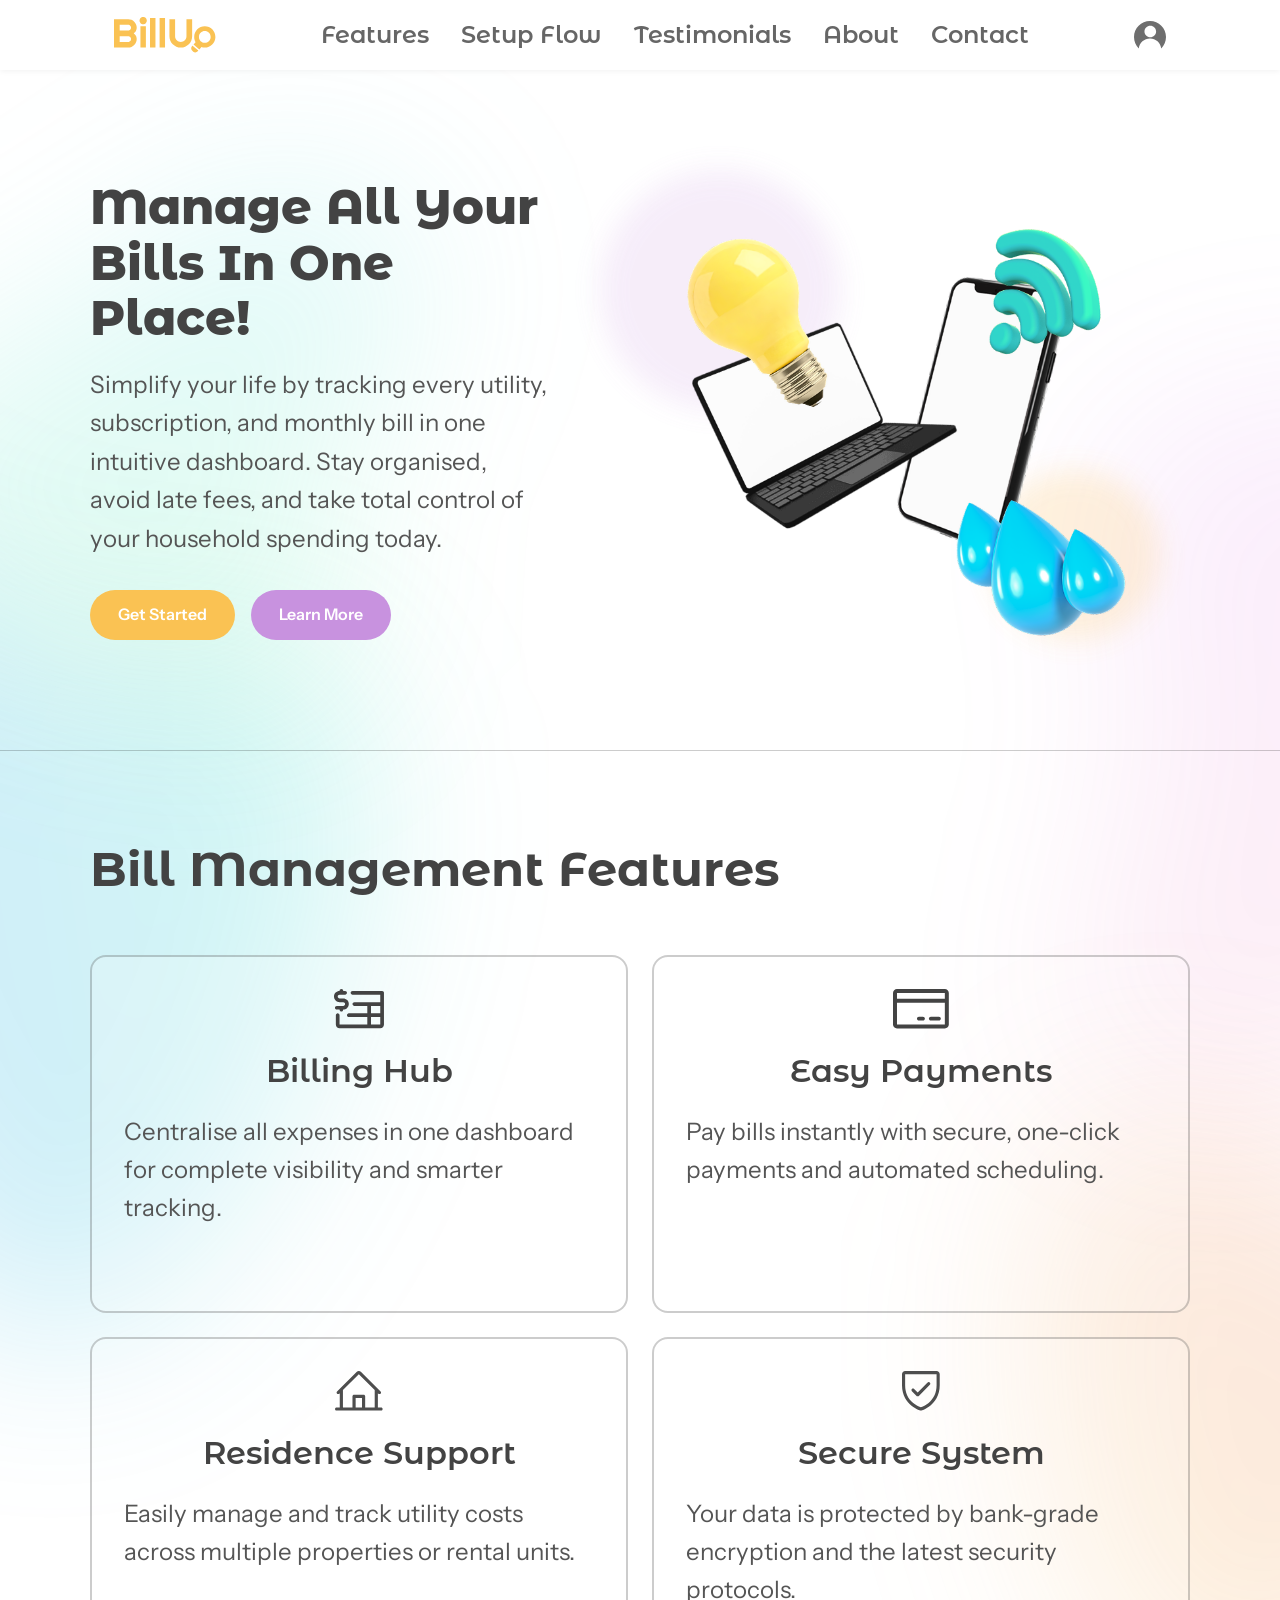
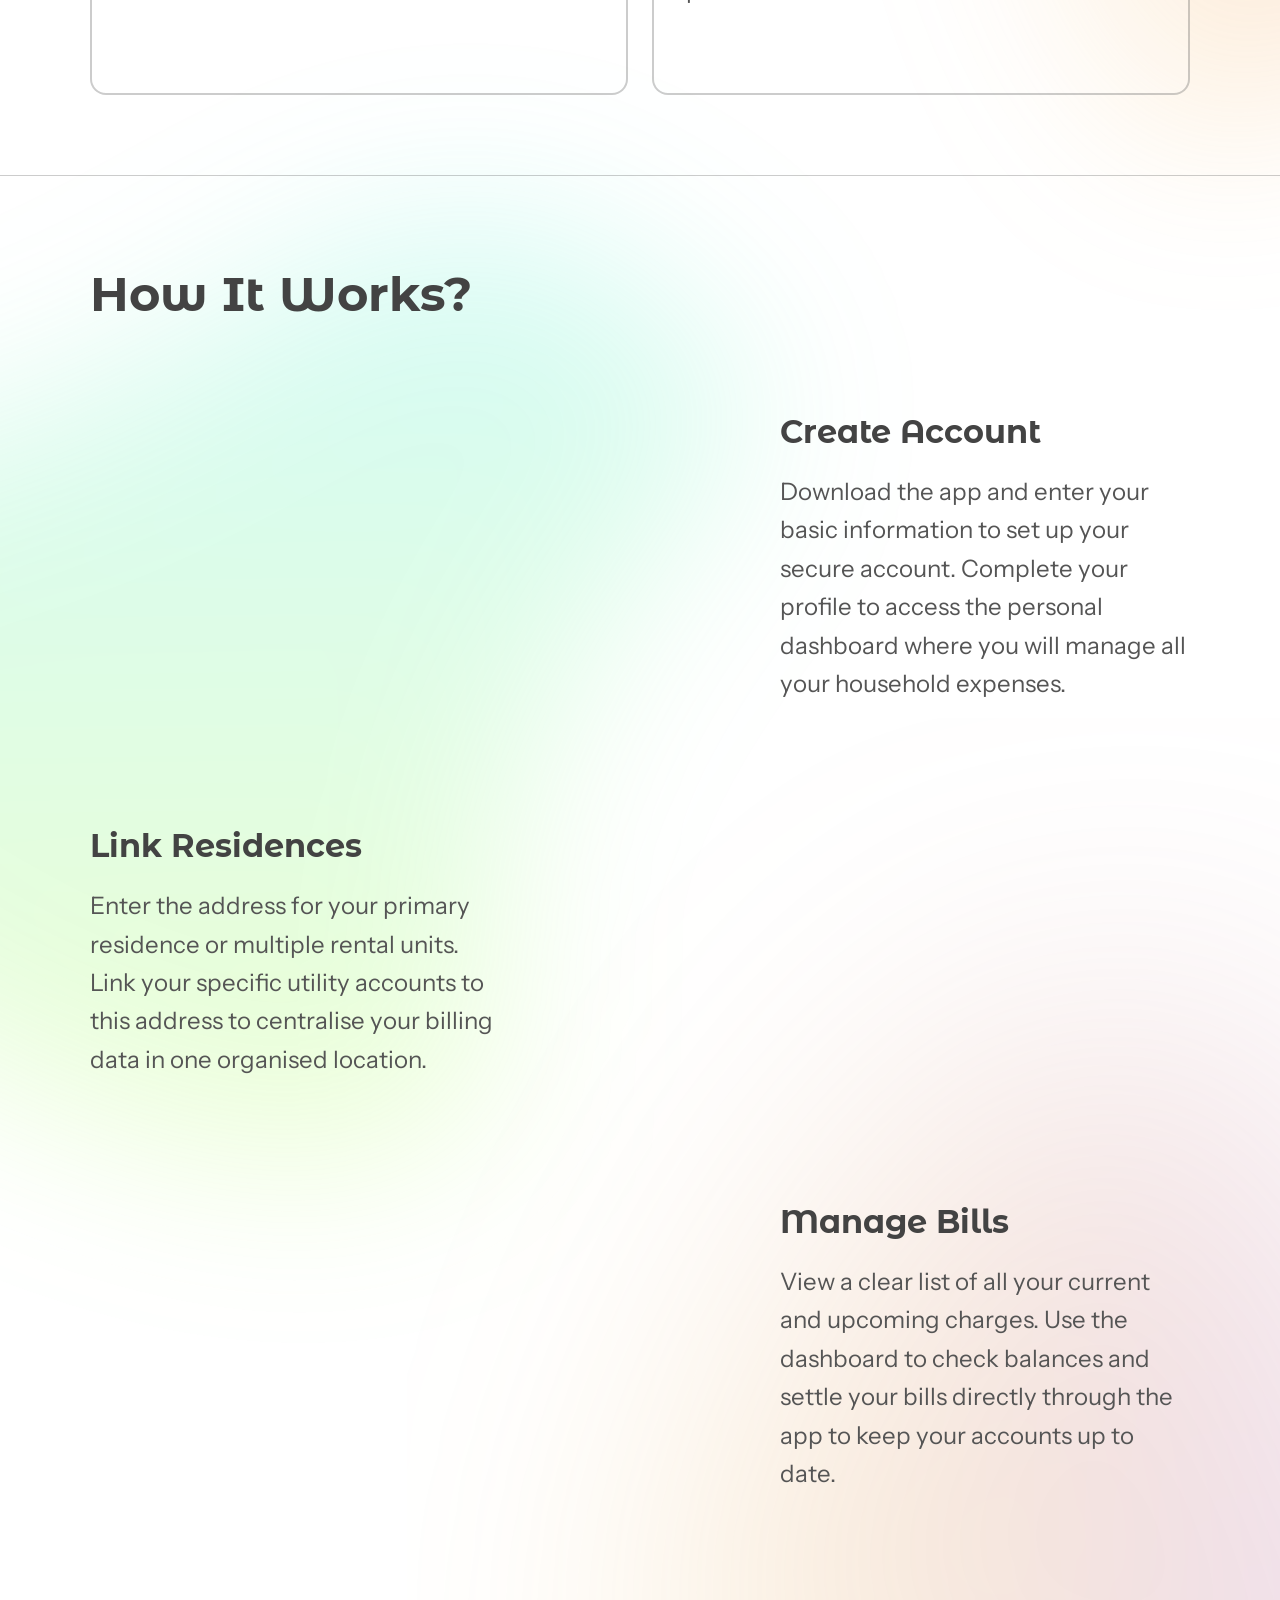
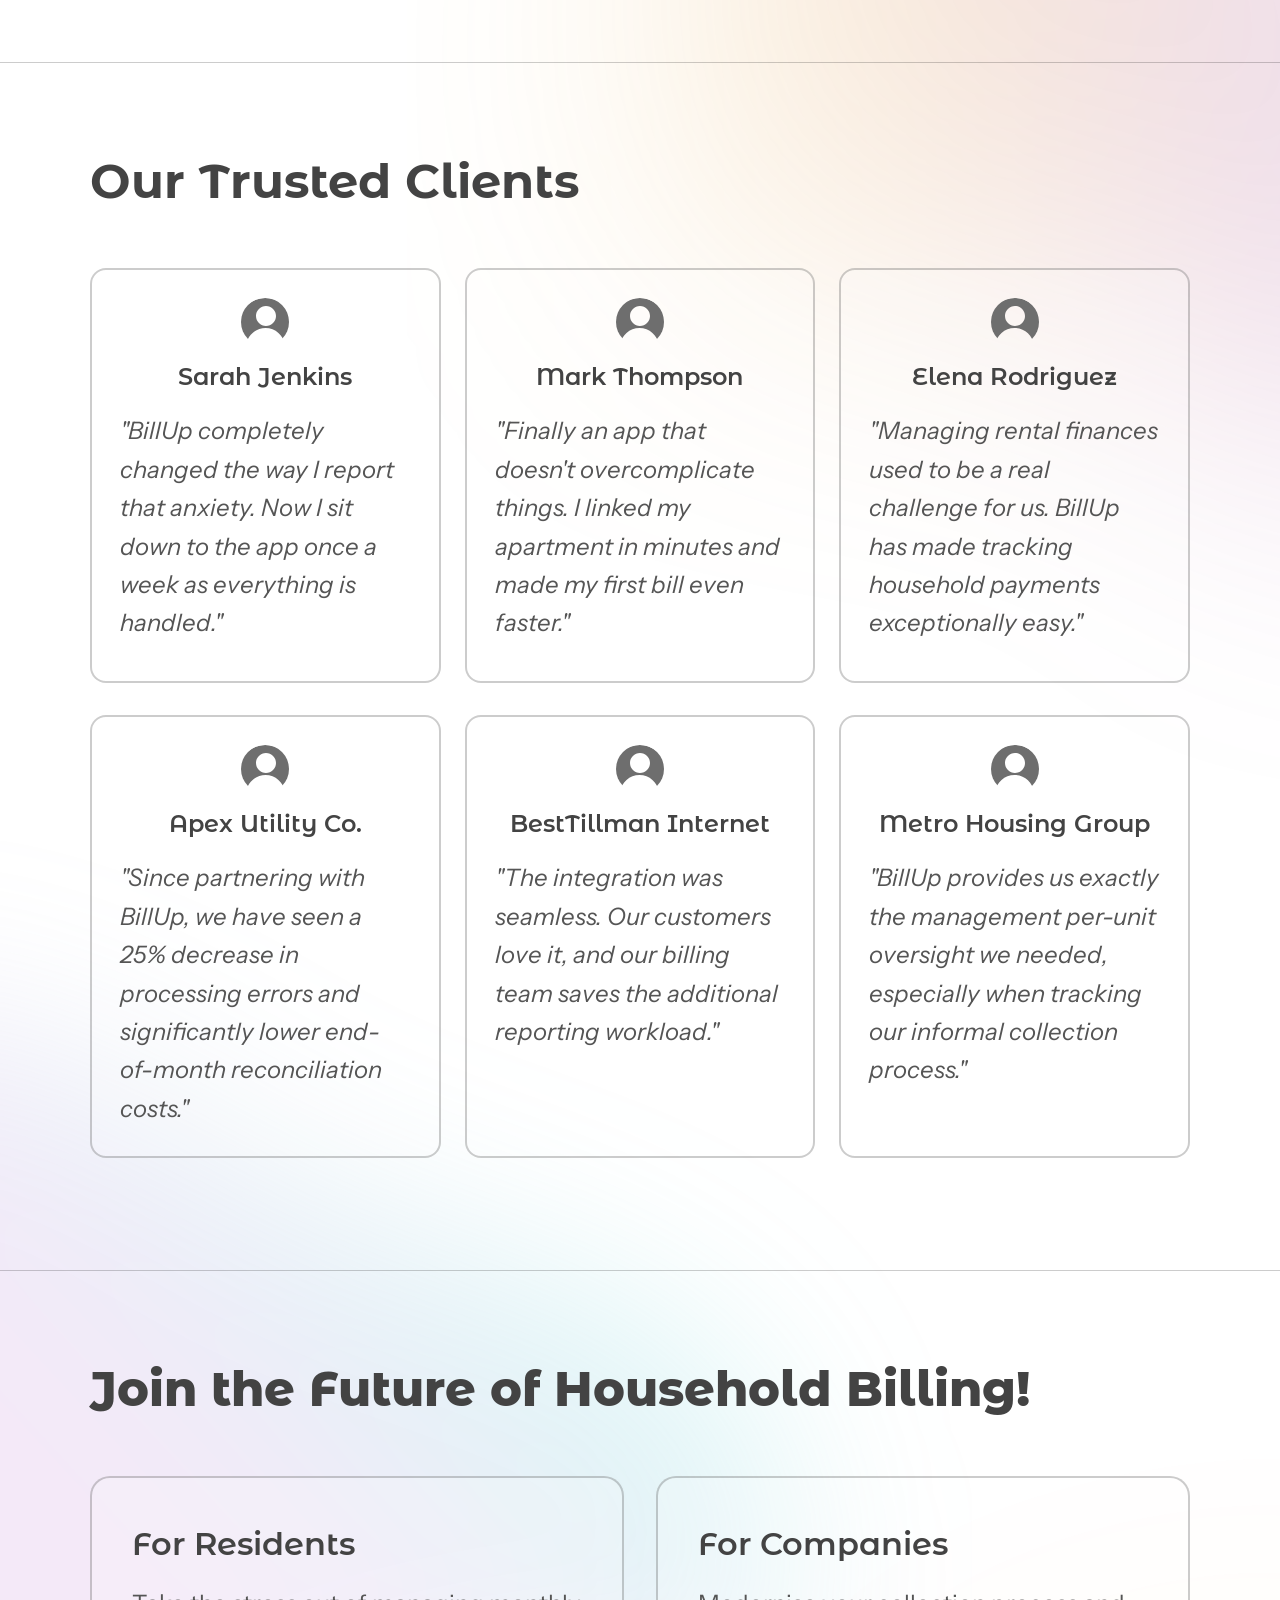
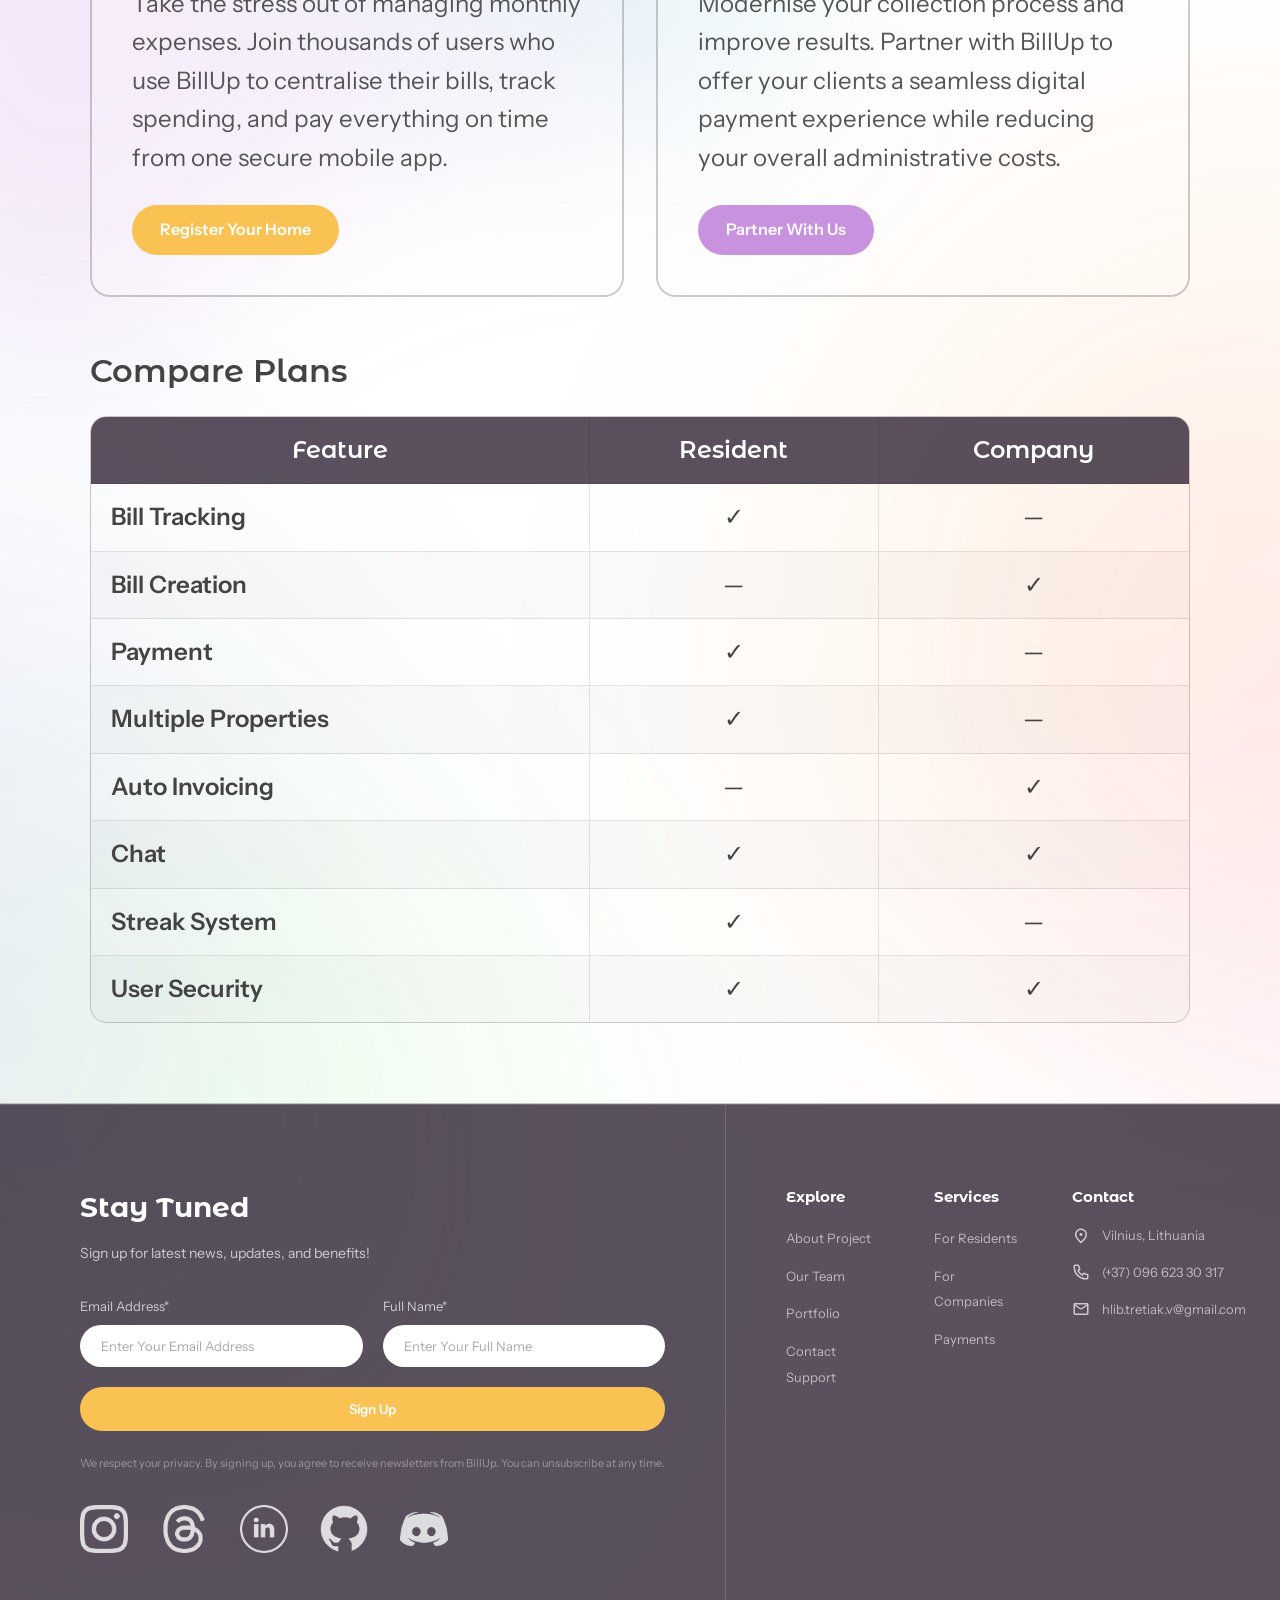
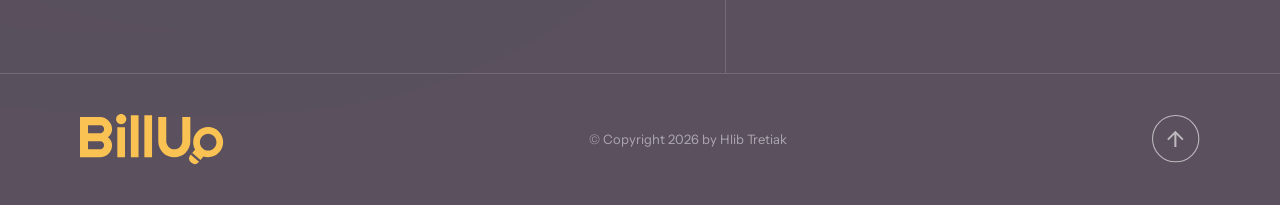
==== commit f18d9361: "Improve semantic HTML, responsiveness, and CSS animation to meet assignment requirements while keepi" ====
--- a/index.html
+++ b/index.html
@@ -15,14 +15,14 @@
 </head>
 <body>
 
-  <div class="bg-effects">
+  <aside class="bg-effects" aria-hidden="true">
     <img src="assets/images/bg_effects.svg" alt="Background decorative shapes" />
-  </div>
+  </aside>
 
   <header>
-    <nav class="navbar">
+    <nav class="navbar" aria-label="Main navigation">
       <div class="logo">
-        <a href="index.html"><img src="assets/icons/logo.svg" alt="BillUp Logo" /></a>
+        <a href="index.html" aria-label="BillUp home page"><img src="assets/icons/logo.svg" alt="BillUp Logo" /></a>
       </div>
 
       <ul class="nav-links">
@@ -34,10 +34,10 @@
       </ul>
 
       <div class="nav-right">
-        <div class="nav-icon">
+        <div class="nav-icon" aria-label="User profile">
           <img src="assets/icons/avatar.svg" alt="User account profile" />
         </div>
-        <button class="burger" id="burgerBtn" aria-label="Open navigation menu">
+        <button class="burger" id="burgerBtn" aria-label="Open navigation menu" aria-expanded="false">
           <span></span>
           <span></span>
           <span></span>
@@ -46,7 +46,7 @@
     </nav>
   </header>
 
-   <div class="nav-overlay" id="navOverlay">
+  <nav class="nav-overlay" id="navOverlay" aria-label="Mobile navigation">
     <ul class="overlay-links">
       <li><a href="#features">Features</a></li>
       <li><a href="#how-it-works">Setup Flow</a></li>
@@ -54,7 +54,7 @@
       <li><a href="about.html">About</a></li>
       <li><a href="#contact">Contact</a></li>
     </ul>
-  </div>
+  </nav>
 
   <main>
     <section id="hero" class="hero">
@@ -66,12 +66,12 @@
           take total control of your household spending today.
         </p>
         <div class="hero-buttons">
-          <a href="https://github.com/swapp3d/BillUp-v2-be" target="_blank" class="btn-primary">Get Started</a>
+          <a href="https://github.com/swapp3d/BillUp-v2-be" target="_blank" rel="noreferrer" class="btn-primary">Get Started</a>
           <a href="about.html" class="btn-secondary">Learn More</a>
         </div>
       </div>
 
-      <div class="hero-image">
+      <div class="hero-image" aria-hidden="true">
         <img src="assets/images/hero_image.png" alt="BillUp app dashboard preview on mobile devices" />
       </div>
     </section>
@@ -109,41 +109,41 @@
     <section id="how-it-works" class="how-it-works">
       <h2>How It Works?</h2>
 
-       <div class="step">
+      <div class="step">
         <div class="step-media">
-          <video class="step-video" src="https://res.cloudinary.com/da4ckxyog/video/upload/v1773501670/BillUp_Register_ih1v0t.mp4" muted loop playsinline aria-label="Video demonstrating account creation"></video>
+          <video class="step-video" src="https://res.cloudinary.com/da4ckxyog/video/upload/v1773501670/BillUp_Register_ih1v0t.mp4" muted loop playsinline aria-label="Video demonstrating account creation process"></video>
         </div>
         <div class="step-text">
           <h3>Create Account</h3>
           <p>Download the app and enter your basic information to set up your secure
             account. Complete your profile to access the personal dashboard where
             you will manage all your household expenses.</p>
-          </div>
-        </div>
-
-         <div class="step step-reverse">
-          <div class="step-media">
-            <video class="step-video" src="https://res.cloudinary.com/da4ckxyog/video/upload/v1773501716/BillUp_Residence_fyiagz.mp4" muted loop playsinline aria-label="Video demonstrating how to link residences"></video>
-          </div>
-          <div class="step-text">
-            <h3>Link Residences</h3>
-            <p>Enter the address for your primary residence or multiple rental units.
-              Link your specific utility accounts to this address to centralise your
-              billing data in one organised location.</p>
-            </div>
-          </div>
-
-           <div class="step">
-            <div class="step-media">
-              <video class="step-video" src="https://res.cloudinary.com/da4ckxyog/video/upload/v1773501730/BillUp_Bills_zetug4.mp4" muted loop playsinline aria-label="Video demonstrating bill management"></video>
-            </div>
-            <div class="step-text">
-              <h3>Manage Bills</h3>
-              <p>View a clear list of all your current and upcoming charges. Use the
-                dashboard to check balances and settle your bills directly through the
-                app to keep your accounts up to date.</p>
-              </div>
-            </div>
+        </div>
+      </div>
+
+      <div class="step step-reverse">
+        <div class="step-media">
+          <video class="step-video" src="https://res.cloudinary.com/da4ckxyog/video/upload/v1773501716/BillUp_Residence_fyiagz.mp4" muted loop playsinline aria-label="Video demonstrating how to link residences"></video>
+        </div>
+        <div class="step-text">
+          <h3>Link Residences</h3>
+          <p>Enter the address for your primary residence or multiple rental units.
+            Link your specific utility accounts to this address to centralise your
+            billing data in one organised location.</p>
+        </div>
+      </div>
+
+      <div class="step">
+        <div class="step-media">
+          <video class="step-video" src="https://res.cloudinary.com/da4ckxyog/video/upload/v1773501730/BillUp_Bills_zetug4.mp4" muted loop playsinline aria-label="Video demonstrating bill management"></video>
+        </div>
+        <div class="step-text">
+          <h3>Manage Bills</h3>
+          <p>View a clear list of all your current and upcoming charges. Use the
+            dashboard to check balances and settle your bills directly through the
+            app to keep your accounts up to date.</p>
+        </div>
+      </div>
     </section>
 
     <section id="testimonials" class="testimonials">
@@ -201,7 +201,7 @@
             users who use BillUp to centralise their bills, track spending, and pay
             everything on time from one secure mobile app.
           </p>
-          <a href="#" class="btn-primary">Register Your Home</a>
+          <a href="about.html" class="btn-primary">Register Your Home</a>
         </div>
 
         <div class="cta-col">
@@ -211,7 +211,7 @@
             BillUp to offer your clients a seamless digital payment experience while
             reducing your overall administrative costs.
           </p>
-          <a href="#" class="btn-secondary">Partner With Us</a>
+          <a href="about.html" class="btn-secondary">Partner With Us</a>
         </div>
       </div>
 
@@ -220,9 +220,9 @@
         <table class="plan-table">
           <thead>
             <tr>
-              <th>Feature</th>
-              <th>Resident</th>
-              <th>Company</th>
+              <th scope="col">Feature</th>
+              <th scope="col">Resident</th>
+              <th scope="col">Company</th>
             </tr>
           </thead>
           <tbody>
@@ -280,19 +280,19 @@
           <h3>Stay Tuned</h3>
           <p class="footer-sub">Sign up for latest news, updates, and benefits!</p>
 
-          <div class="newsletter-form">
+          <form class="newsletter-form" novalidate>
             <div class="form-row">
               <div class="form-group">
-                <label>Email Address*</label>
-                <input type="email" placeholder="Enter Your Email Address" required />
+                <label for="email">Email Address*</label>
+                <input type="email" id="email" name="email" placeholder="Enter Your Email Address" required />
               </div>
               <div class="form-group">
-                <label>Full Name*</label>
-                <input type="text" placeholder="Enter Your Full Name" required />
+                <label for="fullname">Full Name*</label>
+                <input type="text" id="fullname" name="fullname" placeholder="Enter Your Full Name" required />
               </div>
             </div>
-            <button type="button" class="btn-primary btn-full">Sign Up</button>
-          </div>
+            <button type="submit" class="btn-primary btn-full">Sign Up</button>
+          </form>
 
           <p class="footer-disclaimer">
             We respect your privacy. By signing up, you agree to receive newsletters from BillUp.
@@ -300,11 +300,11 @@
           </p>
 
           <div class="social-icons">
-            <a href="https://www.instagram.com/hlib.tr_?igsh=MTJ0b245Ym1odm9hbQ==" target="_blank" aria-label="Visit Instagram page"><img src="assets/icons/instagram.png" alt="Instagram Icon" /></a>
-            <a href="https://www.threads.com/@hlib.tr_" target="_blank" aria-label="Visit Threads profile"><img src="assets/icons/threads.png" alt="Threads Icon" /></a>
-            <a href="https://www.linkedin.com/in/hlib-tretiak-473088348/" target="_blank" aria-label="Visit LinkedIn profile"><img src="assets/icons/linkedin.png" alt="LinkedIn Icon" /></a>
-            <a href="https://github.com/swapp3d" target="_blank" aria-label="Visit project GitHub repository"><img src="assets/icons/github.png" alt="GitHub Icon" /></a>
-            <a href="https://discord.com/users/764077246163845120" target="_blank" aria-label="View Discord profile"><img src="assets/icons/discord.png" alt="Discord Icon" /></a>
+            <a href="https://www.instagram.com/hlib.tr_?igsh=MTJ0b245Ym1odm9hbQ==" target="_blank" rel="noreferrer" aria-label="Visit Instagram page"><img src="assets/icons/instagram.png" alt="Instagram Icon" /></a>
+            <a href="https://www.threads.com/@hlib.tr_" target="_blank" rel="noreferrer" aria-label="Visit Threads profile"><img src="assets/icons/threads.png" alt="Threads Icon" /></a>
+            <a href="https://www.linkedin.com/in/hlib-tretiak-473088348/" target="_blank" rel="noreferrer" aria-label="Visit LinkedIn profile"><img src="assets/icons/linkedin.png" alt="LinkedIn Icon" /></a>
+            <a href="https://github.com/swapp3d" target="_blank" rel="noreferrer" aria-label="Visit project GitHub repository"><img src="assets/icons/github.png" alt="GitHub Icon" /></a>
+            <a href="https://discord.com/users/764077246163845120" target="_blank" rel="noreferrer" aria-label="View Discord profile"><img src="assets/icons/discord.png" alt="Discord Icon" /></a>
           </div>
         </div>
 
@@ -314,7 +314,7 @@
           <div class="footer-col">
             <h4>Explore</h4>
             <ul>
-              <li><a href="#">About Project</a></li>
+              <li><a href="about.html">About Project</a></li>
               <li><a href="#">Our Team</a></li>
               <li><a href="#">Portfolio</a></li>
               <li><a href="#contact">Contact Support</a></li>
@@ -347,7 +347,7 @@
           </div>
         </div>
       </div>
-    </div> 
+    </div>
 
     <hr class="footer-hr" />
 
@@ -362,8 +362,9 @@
     </div>
   </footer>
 
-   <script src="js/burger.js"></script>
-   <script src="js/video-autoplay.js"></script>
+  <script src="js/burger.js"></script>
+  <script src="js/video-autoplay.js"></script>
+  <script src="js/form-validation.js"></script>
 
 </body>
-</html>+</html>
--- a/css/style.css
+++ b/css/style.css
@@ -21,9 +21,9 @@
   --max-width: 1100px;
 }
 
-/* smooth scrolling navigation */
 html {
   scroll-behavior: smooth;
+  overflow-x: hidden;
 }
 
 body {
@@ -33,14 +33,14 @@
   line-height: 1.6;
   position: relative;
   overflow-x: hidden;
-}
-
-/* decorative background blobs */
+  min-height: 100vh;
+}
+
 .bg-effects {
   position: absolute;
   top: 0;
-  left: -10%;        /* allows ~10% bleed on each side */
-  width: 120%;       /* total 20% overflow, clipped by body overflow */
+  left: -10%;
+  width: 120%;
   height: 100%;
   z-index: 0;
   pointer-events: none;
@@ -55,7 +55,6 @@
   display: block;
 }
 
-/* all headings use heading font */
 h1, h2, h3, h4 {
   font-family: var(--font-heading);
 }
@@ -74,20 +73,12 @@
   list-style: none;
 }
 
-/* section dividers */
 section {
   border-bottom: 1px solid rgba(0, 0, 0, 0.2);
   position: relative;
   z-index: 1;
 }
 
-@keyframes btn-breathe {
-  0%    { transform: scale(1); }
-  50%   { transform: scale(1.1); }
-  100%  { transform: scale(1); }
-}
-
-/* === BUTTONS === */
 .btn-primary {
   display: inline-block;
   background-color: var(--color-primary);
@@ -98,14 +89,15 @@
   font-weight: 600;
   border: none;
   cursor: pointer;
-  transition: background-color 0.3s ease, box-shadow 0.3s ease, color 0.3s ease;
+  transform: scale(1);
+  transition: transform 0.3s ease, box-shadow 0.3s ease, color 0.3s ease, background-color 0.3s ease;
 }
 
 .btn-primary:hover {
   background-color: var(--color-primary-light);
   box-shadow: 0 0 5px rgb(255, 255, 255) inset;
   color: var(--color-dark);
-  animation: btn-breathe 1.2s ease-in-out infinite;
+  transform: scale(1.05);
 }
 
 .btn-secondary {
@@ -118,31 +110,29 @@
   font-weight: 600;
   border: none;
   cursor: pointer;
-  transition: background-color 0.3s ease, box-shadow 0.3s ease, color 0.3s ease;
+  transform: scale(1);
+  transition: transform 0.3s ease, box-shadow 0.3s ease, color 0.3s ease, background-color 0.3s ease;
 }
 
 .btn-secondary:hover {
   background-color: var(--color-secondary-light);
   box-shadow: 0 0 5px rgb(255, 255, 255) inset;
   color: var(--color-dark);
-  animation: btn-breathe 1.2s ease-in-out infinite;
-}
-
-/* full width button */
+  transform: scale(1.05);
+}
+
 .btn-full {
   width: 100%;
   text-align: center;
   padding: 14px;
 }
 
-
-/* === NAVBAR === */
-
 header {
   position: sticky;
   top: 0;
   z-index: 100;
-  background: #fff;
+  background: rgba(255, 255, 255, 0.96);
+  backdrop-filter: blur(8px);
   box-shadow: 0 1px 6px rgba(0, 0, 0, 0.06);
 }
 
@@ -175,13 +165,10 @@
   font-weight: 600;
   font-size: 24px;
   color: rgba(0, 0, 0, 0.6);
-  transition: color 0.2s;
-}
-
-.nav-links a:hover {
-  color: var(--color-secondary);
-}
-
+  transition: color 0.2s ease;
+}
+
+.nav-links a:hover,
 .nav-links a.active {
   color: var(--color-secondary);
 }
@@ -191,10 +178,8 @@
   cursor: pointer;
 }
 
-/* === BURGER BUTTON === */
-
 .burger {
-  display: none; /* shown only on mobile via media query */
+  display: none;
   flex-direction: column;
   gap: 5px;
   background: none;
@@ -210,17 +195,17 @@
   height: 2px;
   background: var(--color-text);
   border-radius: 2px;
-  transition: transform 0.3s ease, opacity 0.2s ease; 
+  transition: transform 0.3s ease, opacity 0.2s ease;
 }
 
 .burger.open span:nth-child(1) { transform: translateY(7px) rotate(45deg); }
 .burger.open span:nth-child(2) { opacity: 0; }
 .burger.open span:nth-child(3) { transform: translateY(-7px) rotate(-45deg); }
 
-/* === BURGER OVERLAY === */
 .nav-overlay {
   position: fixed;
-  top: 70px; /* overridden by js dynamically */
+  overflow-x: hidden;
+  top: 70px;
   right: 0;
   width: 100%;
   height: calc(100vh - 70px);
@@ -250,8 +235,6 @@
   transition: color 0.2s;
 }
 
-
-/* === HERO === */
 .hero {
   display: flex;
   align-items: center;
@@ -281,14 +264,71 @@
   display: flex;
   gap: 16px;
   align-items: center;
+  flex-wrap: wrap;
+}
+
+.hero-image {
+  position: relative;
+  display: flex;
+  align-items: center;
+  justify-content: center;
+}
+
+.hero-image::before,
+.hero-image::after {
+  content: "";
+  position: absolute;
+  border-radius: 50%;
+  z-index: -1;
+  filter: blur(14px);
+  opacity: 0.75;
+  animation: floatOrb 8s ease-in-out infinite;
+}
+
+.hero-image::before {
+  width: 240px;
+  height: 240px;
+  background: rgba(200, 146, 223, 0.22);
+  top: 20px;
+  left: 10px;
+}
+
+.hero-image::after {
+  width: 170px;
+  height: 170px;
+  background: rgba(250, 194, 83, 0.26);
+  bottom: 30px;
+  right: 30px;
+  animation-delay: 2s;
+}
+
+@keyframes floatOrb {
+  0% {
+    transform: translate3d(0, 0, 0) scale(1);
+    opacity: 0.7;
+  }
+  25% {
+    transform: translate3d(16px, -18px, 0) scale(1.06);
+    opacity: 0.9;
+  }
+  50% {
+    transform: translate3d(-12px, 14px, 0) scale(0.96);
+    opacity: 1;
+  }
+  75% {
+    transform: translate3d(20px, -10px, 0) scale(1.08);
+    opacity: 0.8;
+  }
+  100% {
+    transform: translate3d(0, 0, 0) scale(1);
+    opacity: 0.7;
+  }
 }
 
 .hero-image img {
   max-width: 600px;
 }
 
-
-/* === FEATURES === */
 .features {
   padding: 80px 24px;
 }
@@ -322,7 +362,7 @@
   box-shadow: 0 0 0 rgba(0, 0, 0, 0);
   transition: transform 0.3s ease, border-color 0.3s ease, box-shadow 0.6s ease;
   flex-direction: column;
-  align-items: center; 
+  align-items: center;
 }
 
 .feature-card:hover {
@@ -352,8 +392,6 @@
   width: 100%;
 }
 
-
-/* === HOW IT WORKS === */
 .how-it-works {
   padding: 80px max(24px, calc((100% - var(--max-width)) / 2));
 }
@@ -371,7 +409,6 @@
   margin-bottom: 80px;
 }
 
-/* reverses visual order */
 .step-reverse {
   flex-direction: row-reverse;
 }
@@ -382,7 +419,7 @@
   border-radius: 16px;
   object-fit: cover;
   display: block;
-  pointer-events: none; 
+  pointer-events: none;
 }
 
 .step-text {
@@ -400,8 +437,6 @@
   color: var(--color-text);
 }
 
-
-/* === TESTIMONIALS === */
 .testimonials {
   padding: 80px 24px;
 }
@@ -445,14 +480,7 @@
   z-index: 10;
 }
 
-.testimonial-card .avatar {
-  width: 48px;
-  height: 48px;
-  border-radius: 50%;
-  object-fit: cover;
-  margin-bottom: 12px;
-}
-
+.testimonial-card .avatar,
 .testimonial-card .company-logo {
   width: 48px;
   height: 48px;
@@ -476,8 +504,6 @@
   width: 100%;
 }
 
-
-/* === CTA === */
 .cta {
   padding: 80px 24px;
 }
@@ -519,7 +545,6 @@
   margin-bottom: 28px;
 }
 
-/* compare plans table */
 .plan-table-wrapper {
   max-width: var(--max-width);
   margin: 48px auto 0;
@@ -574,16 +599,13 @@
   background-color: rgba(0, 0, 0, 0.02);
 }
 
-/* === ABOUT PAGE === */
-
-/* disabling mobile button */
 .btn-back.btn-back-mobile {
   display: none;
 }
 
 .about-section {
   min-height: calc(100vh - 70px);
-  background: color(white);
+  background: white;
   padding: 80px max(24px, calc((100% - var(--max-width)) / 2));
   border-bottom: none;
 }
@@ -601,7 +623,7 @@
   max-width: 520px;
 }
 
-.about-text h2 {
+.about-text h1 {
   font-size: 48px;
   font-weight: 800;
   margin-bottom: 32px;
@@ -622,7 +644,6 @@
   width: 100%;
 }
 
-/* go back button  */
 .btn-back {
   display: inline-flex;
   margin-top: 32px;
@@ -633,9 +654,9 @@
 .btn-back img {
   width: 48px;
   height: 48px;
-  transform: rotate(-90deg); 
+  transform: rotate(-90deg);
   opacity: 0.35;
-  filter: brightness(0); 
+  filter: brightness(0);
   transition: opacity 0.2s;
 }
 
@@ -643,10 +664,6 @@
   opacity: 0.7;
 }
 
-
-
-
-/* === FOOTER === */
 .footer {
   border-top: 1px solid rgba(255, 255, 255, 0.15);
   background: var(--color-footer-bg);
@@ -661,18 +678,15 @@
   margin-left: 40px;
 }
 
-/* main row: left + divider + right */
 .footer-main {
   display: flex;
   gap: 60px;
   align-items: flex-start;
-  margin-bottom: 0;
-}
-
-/* LEFT column */
+}
+
 .footer-left {
   padding-top: 80px;
-  padding-bottom: 60px; 
+  padding-bottom: 60px;
 }
 
 .footer-left h3 {
@@ -687,7 +701,6 @@
   margin-bottom: 32px;
 }
 
-/* newsletter form */
 .newsletter-form {
   margin-bottom: 24px;
 }
@@ -731,7 +744,6 @@
   line-height: 1.6;
 }
 
-/* social icons in footer-left */
 .social-icons {
   display: flex;
   gap: 32px;
@@ -741,7 +753,7 @@
 .social-icons img {
   height: 48px;
   opacity: 0.8;
-  filter: brightness(0) invert(1); 
+  filter: brightness(0) invert(1);
   transition: opacity 0.2s;
 }
 
@@ -749,16 +761,14 @@
   opacity: 1;
 }
 
-/* vertical divider */
 .footer-divider {
   width: 1px;
   background: rgba(255, 255, 255, 0.15);
   align-self: stretch;
 }
 
-/* RIGHT column */
 .footer-right {
-  flex: 1; 
+  flex: 1;
   display: flex;
   gap: 48px;
   padding-top: 80px;
@@ -786,7 +796,6 @@
   color: var(--color-primary);
 }
 
-/* contact rows with icon */
 .contact-row {
   display: flex;
   align-items: center;
@@ -805,14 +814,12 @@
   color: rgba(255, 255, 255, 0.6);
 }
 
-/* horizontal separator */
 .footer-hr {
   border: none;
   border-top: 1px solid rgba(255, 255, 255, 0.15);
   margin: 0 -40px;
 }
 
-/* bottom bar */
 .footer-bottom {
   display: flex;
   align-items: center;
@@ -821,7 +828,7 @@
 }
 
 .footer-logo img {
-  width: 144px; 
+  width: 144px;
   height: auto;
 }
 
@@ -842,12 +849,9 @@
   opacity: 1;
 }
 
-/* === MOBILE === */
 @media (max-width: 768px) {
-
-  /* --- Navbar --- */
-  .nav-links{
-    display: none; /* hidden on mobile, burger takes over */
+  .nav-links {
+    display: none;
   }
 
   .burger {
@@ -858,7 +862,6 @@
     padding: 16px 20px;
   }
 
-  /* --- Hero --- */
   .hero {
     flex-direction: column;
     padding: 48px 20px;
@@ -879,14 +882,12 @@
 
   .hero-buttons {
     justify-content: center;
-    flex-wrap: wrap;
   }
 
   .hero-image img {
     max-width: 100%;
   }
 
-  /* --- Features --- */
   .features {
     padding: 60px 20px;
   }
@@ -897,7 +898,7 @@
   }
 
   .features-grid {
-    grid-template-columns: 1fr; /* single column */
+    grid-template-columns: 1fr;
   }
 
   .feature-card {
@@ -912,7 +913,6 @@
     font-size: 18px;
   }
 
-  /* --- How It Works --- */
   .how-it-works {
     padding: 60px 20px;
   }
@@ -929,7 +929,6 @@
     margin-bottom: 48px;
   }
 
-  /* text first, video second regardless of desktop layout */
   .step .step-text,
   .step-reverse .step-text {
     order: -1;
@@ -943,7 +942,6 @@
     font-size: 18px;
   }
 
-  /* --- Testimonials --- */
   .testimonials {
     padding: 60px 20px;
   }
@@ -969,7 +967,6 @@
     font-size: 18px;
   }
 
-  /* --- CTA --- */
   .cta {
     padding: 60px 20px;
   }
@@ -995,12 +992,32 @@
     font-size: 16px;
   }
 
-  .plan-table th,
-  .plan-table td {
-    padding: 10px 12px;
-  }
-
-  /* --- Footer --- */
+  .about-section {
+    padding: 60px 20px;
+  }
+
+  .about-inner {
+    flex-direction: column;
+    gap: 32px;
+  }
+
+  .about-text h1 {
+    font-size: 32px;
+  }
+
+  .about-text p {
+    font-size: 18px;
+  }
+
+  .btn-back {
+    display: none;
+  }
+
+  .btn-back.btn-back-mobile {
+    display: inline-flex;
+    margin-top: 0;
+  }
+
   .footer {
     padding: 0 20px;
   }
@@ -1009,81 +1026,23 @@
     margin-left: 0;
   }
 
-  .footer-main {
+  .footer-main,
+  .footer-right {
     flex-direction: column;
-    gap: 0;
-  }
-
-  .footer-left {
-    padding-top: 48px;
-    padding-bottom: 32px;
-    width: 100%;
-  }
-
-  /* stack newsletter inputs vertically */
+    gap: 24px;
+  }
+
+  .footer-divider {
+    display: none;
+  }
+
   .form-row {
     flex-direction: column;
-    gap: 16px;
-  }
-
-  .footer-divider {
-    width: 100%;
-    height: 1px;
-    background: rgba(255, 255, 255, 0.15);
-  }
-
-  .footer-right {
-    padding-top: 32px;
-    padding-bottom: 48px;
-    flex-wrap: wrap;
-    gap: 32px;
-  }
-
-  .footer-col {
-    min-width: 120px;
   }
 
   .footer-bottom {
-    padding: 24px 0;
-  }
-
-  .footer-logo img {
-    width: 100px;
-  }
-
-  /* --- About page --- */
-  .about-section {
-    padding: 48px 20px;
-    min-height: auto;
-  }
-
-  .about-inner {
     flex-direction: column;
-    gap: 40px;
-  }
-
-  /* hide desktop button, show mobile one */
-  .about-text .btn-back:not(.btn-back-mobile) {
-    display: none;
-  }
-  .btn-back.btn-back-mobile {
-    display: flex;
-    justify-content: flex-end;
-    width: 100%;
-    margin-top: 8px;
-    padding-right: 4px;
-  }
-
-  .about-text {
-    max-width: 100%;
-  }
-
-  .about-text h2 {
-    font-size: 32px;
-  }
-
-  .about-text p {
-    font-size: 18px;
-  }
-
-}+    gap: 18px;
+    text-align: center;
+  }
+}
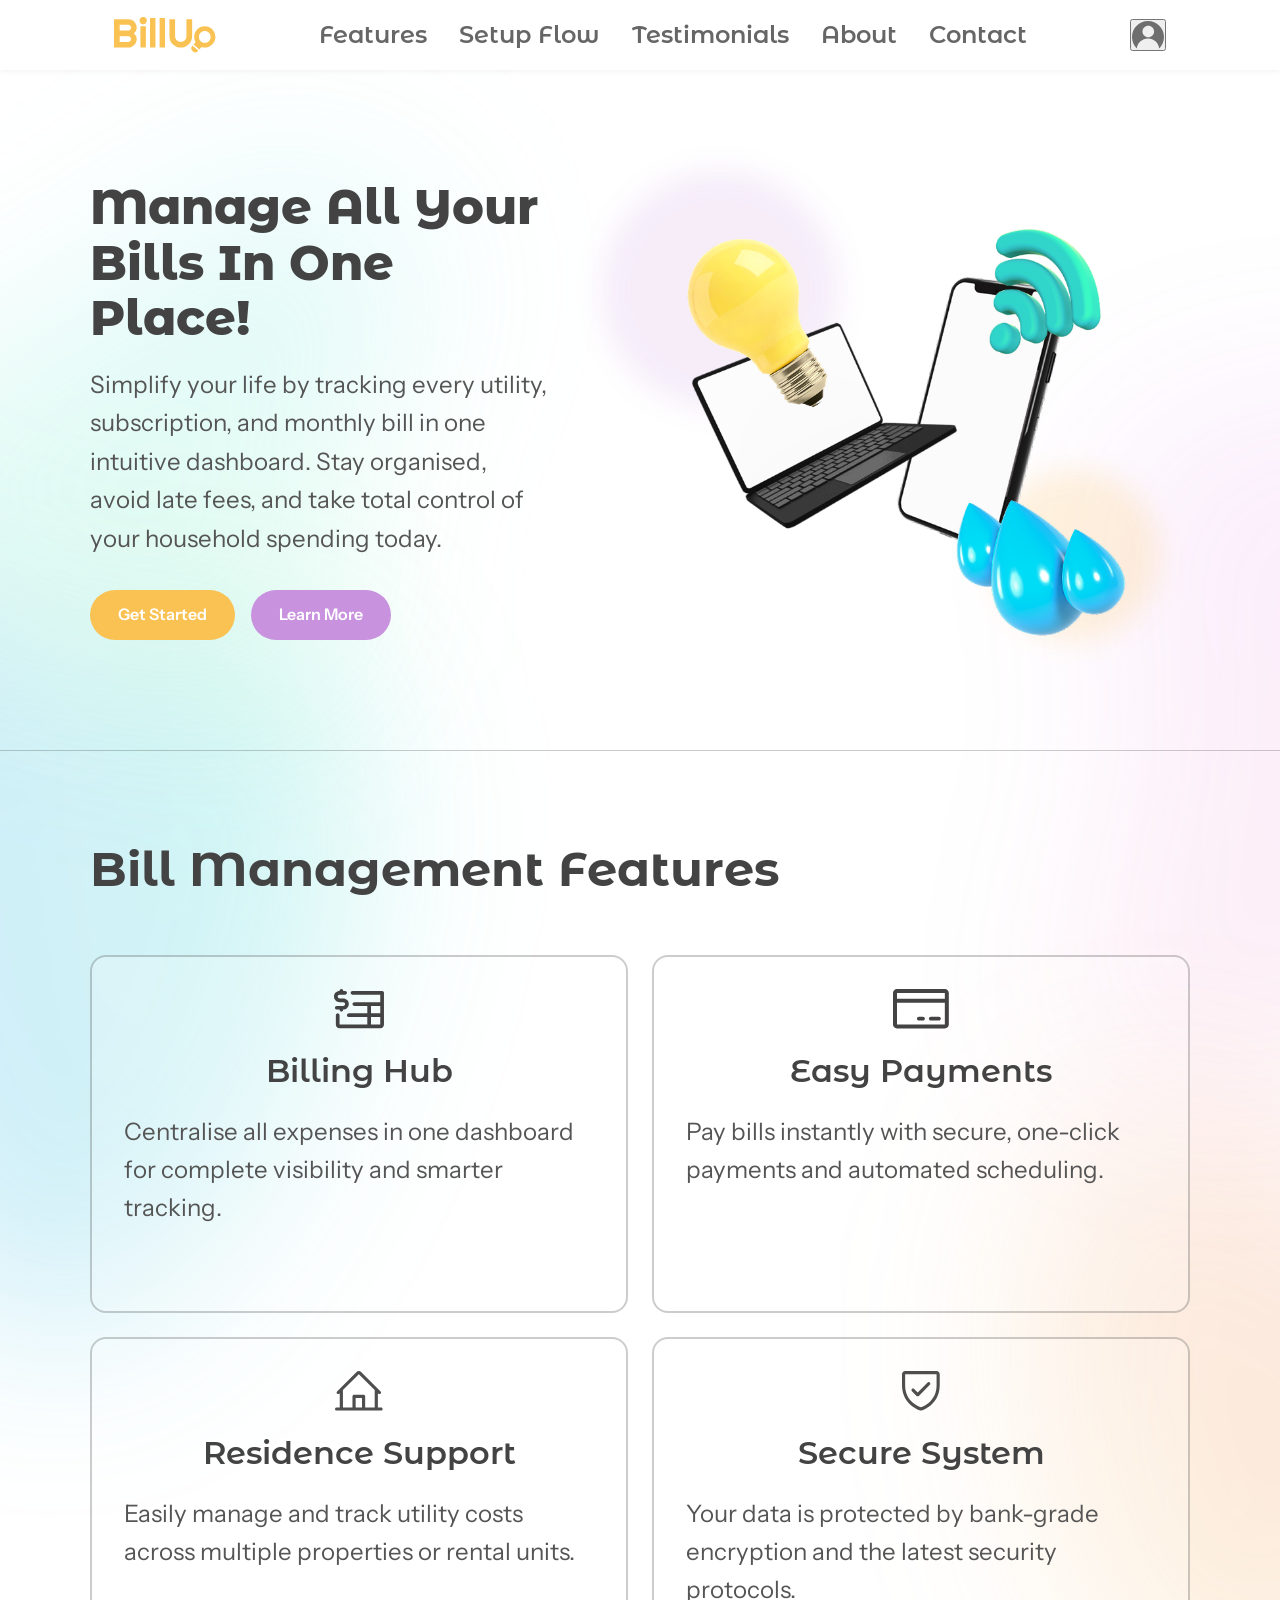
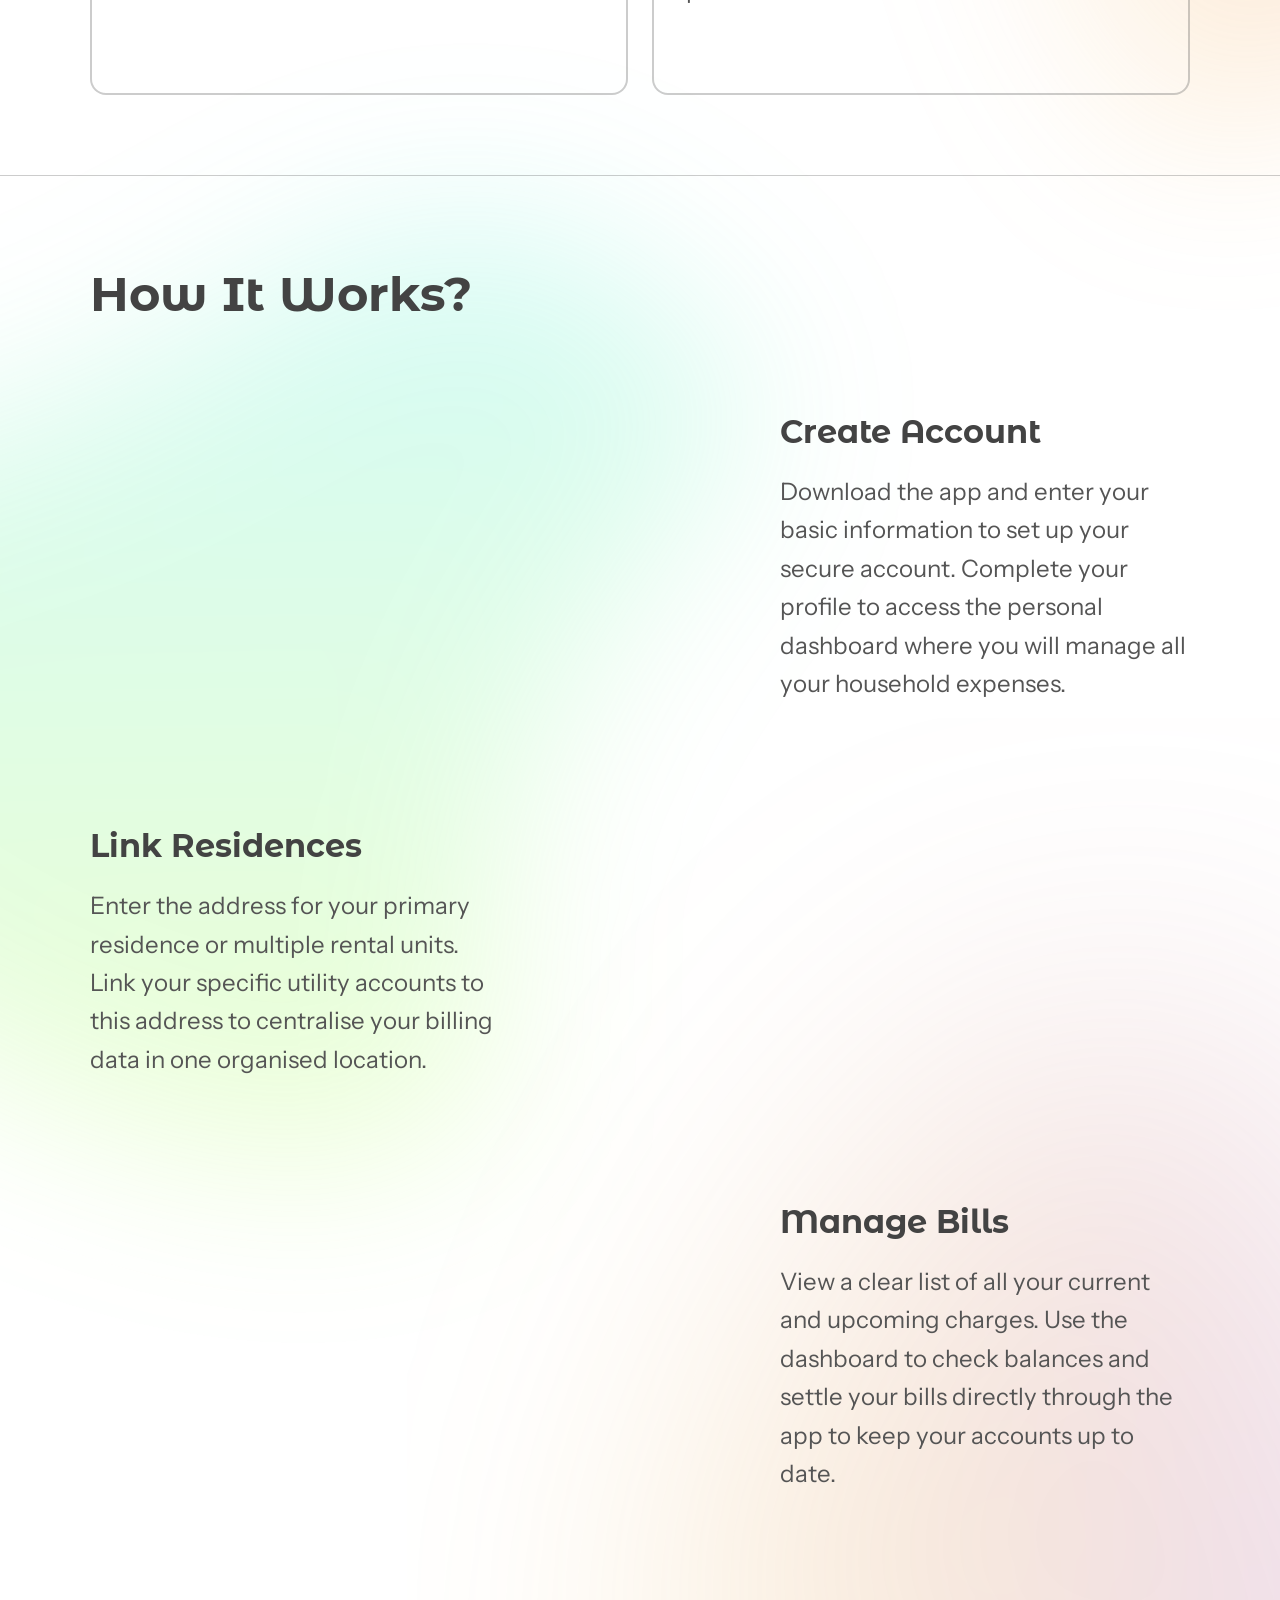
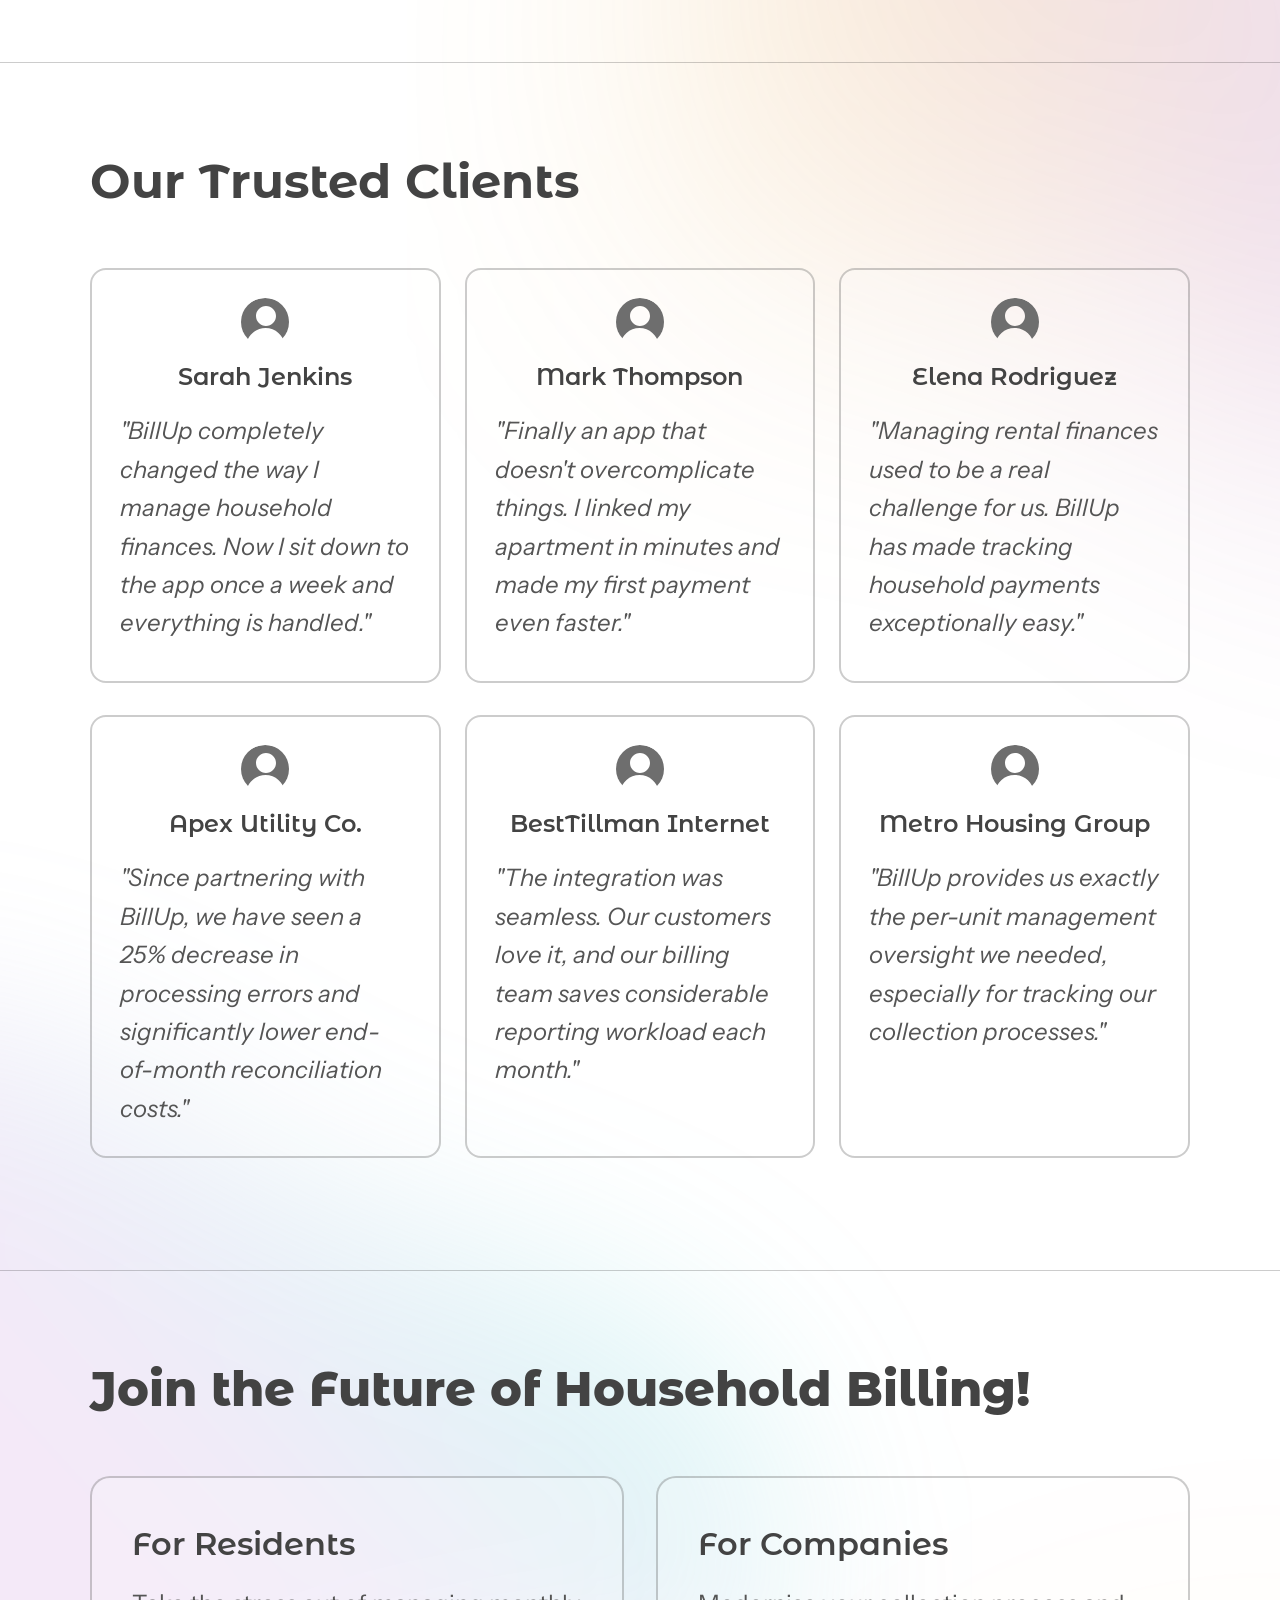
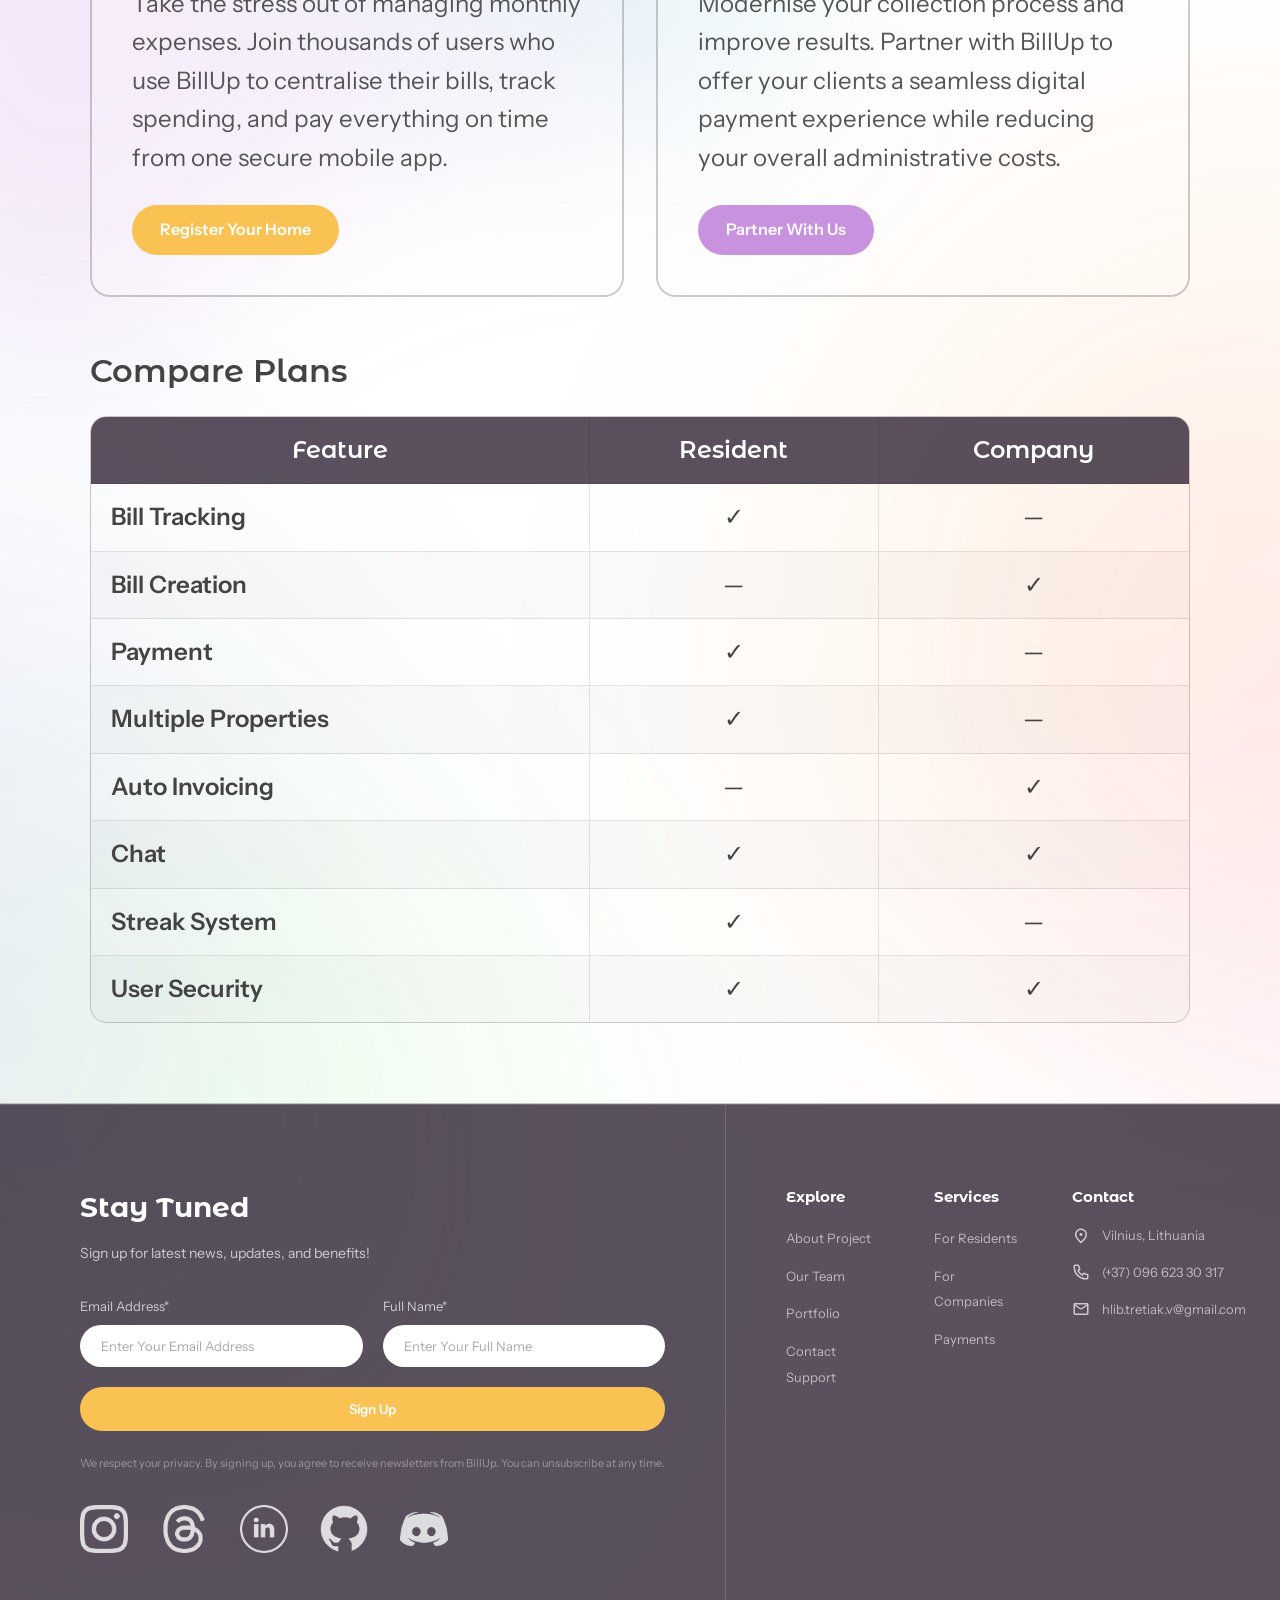
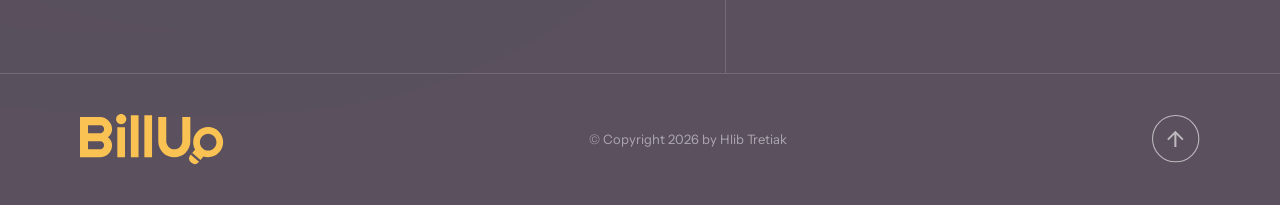
==== commit 131727b3: "fix: resolve W3C HTML5 validation errors and warnings" ====
--- a/index.html
+++ b/index.html
@@ -34,9 +34,9 @@
       </ul>
 
       <div class="nav-right">
-        <div class="nav-icon" aria-label="User profile">
-          <img src="assets/icons/avatar.svg" alt="User account profile" />
-        </div>
+        <button class="nav-icon" aria-label="User account profile">
+          <img src="assets/icons/avatar.svg" alt="" />
+        </button>
         <button class="burger" id="burgerBtn" aria-label="Open navigation menu" aria-expanded="false">
           <span></span>
           <span></span>
@@ -123,7 +123,7 @@
 
       <div class="step step-reverse">
         <div class="step-media">
-          <video class="step-video" src="https://res.cloudinary.com/da4ckxyog/video/upload/v1773501716/BillUp_Residence_fyiagz.mp4" muted loop playsinline aria-label="Video demonstrating how to link residences"></video>
+          <video class="step-video" src="https://res.cloudinary.com/da4ckxyog/video/upload/v1773501716/BillUp_Residence_fyiagz.mp4" muted loop playsinline aria-label="Video demonstrating how to link residences to your account"></video>
         </div>
         <div class="step-text">
           <h3>Link Residences</h3>
@@ -135,7 +135,7 @@
 
       <div class="step">
         <div class="step-media">
-          <video class="step-video" src="https://res.cloudinary.com/da4ckxyog/video/upload/v1773501730/BillUp_Bills_zetug4.mp4" muted loop playsinline aria-label="Video demonstrating bill management"></video>
+          <video class="step-video" src="https://res.cloudinary.com/da4ckxyog/video/upload/v1773501730/BillUp_Bills_zetug4.mp4" muted loop playsinline aria-label="Video demonstrating bill management and payment features"></video>
         </div>
         <div class="step-text">
           <h3>Manage Bills</h3>
@@ -153,13 +153,13 @@
         <article class="testimonial-card">
           <img src="assets/icons/avatar.svg" alt="Avatar of Sarah Jenkins" class="avatar" />
           <h4>Sarah Jenkins</h4>
-          <p>"BillUp completely changed the way I report that anxiety. Now I sit down to the app once a week as everything is handled."</p>
+          <p>"BillUp completely changed the way I manage household finances. Now I sit down to the app once a week and everything is handled."</p>
         </article>
 
         <article class="testimonial-card">
           <img src="assets/icons/avatar.svg" alt="Avatar of Mark Thompson" class="avatar" />
           <h4>Mark Thompson</h4>
-          <p>"Finally an app that doesn't overcomplicate things. I linked my apartment in minutes and made my first bill even faster."</p>
+          <p>"Finally an app that doesn't overcomplicate things. I linked my apartment in minutes and made my first payment even faster."</p>
         </article>
 
         <article class="testimonial-card">
@@ -171,21 +171,21 @@
 
       <div class="testimonials-grid">
         <article class="testimonial-card">
-          <img src="assets/icons/avatar.svg" alt="Apex Utility Co. logo placeholder" class="company-logo" />
+          <img src="assets/icons/avatar.svg" alt="Apex Utility Co. logo" class="company-logo" />
           <h4>Apex Utility Co.</h4>
           <p>"Since partnering with BillUp, we have seen a 25% decrease in processing errors and significantly lower end-of-month reconciliation costs."</p>
         </article>
 
         <article class="testimonial-card">
-          <img src="assets/icons/avatar.svg" alt="BestTillman Internet logo placeholder" class="company-logo" />
+          <img src="assets/icons/avatar.svg" alt="BestTillman Internet logo" class="company-logo" />
           <h4>BestTillman Internet</h4>
-          <p>"The integration was seamless. Our customers love it, and our billing team saves the additional reporting workload."</p>
-        </article>
-
-        <article class="testimonial-card">
-          <img src="assets/icons/avatar.svg" alt="Metro Housing Group logo placeholder" class="company-logo" />
+          <p>"The integration was seamless. Our customers love it, and our billing team saves considerable reporting workload each month."</p>
+        </article>
+
+        <article class="testimonial-card">
+          <img src="assets/icons/avatar.svg" alt="Metro Housing Group logo" class="company-logo" />
           <h4>Metro Housing Group</h4>
-          <p>"BillUp provides us exactly the management per-unit oversight we needed, especially when tracking our informal collection process."</p>
+          <p>"BillUp provides us exactly the per-unit management oversight we needed, especially for tracking our collection processes."</p>
         </article>
       </div>
     </section>
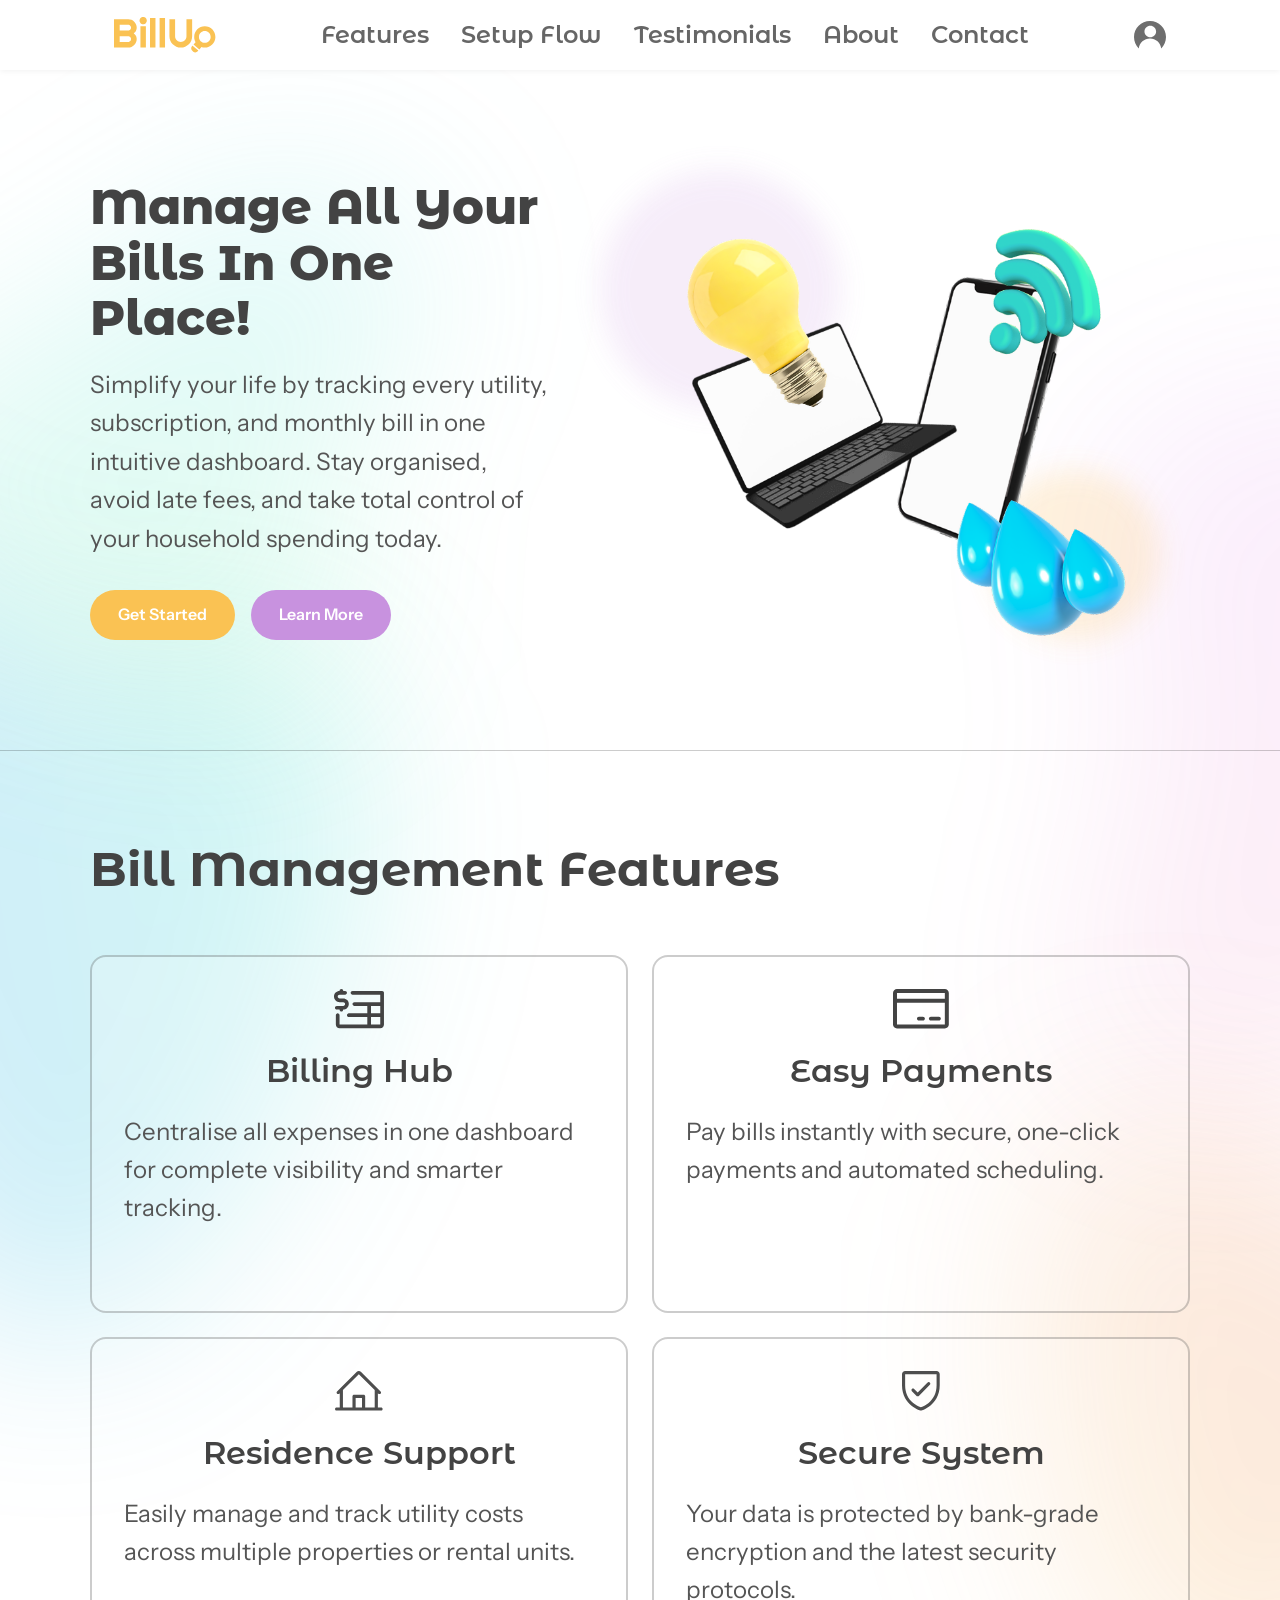
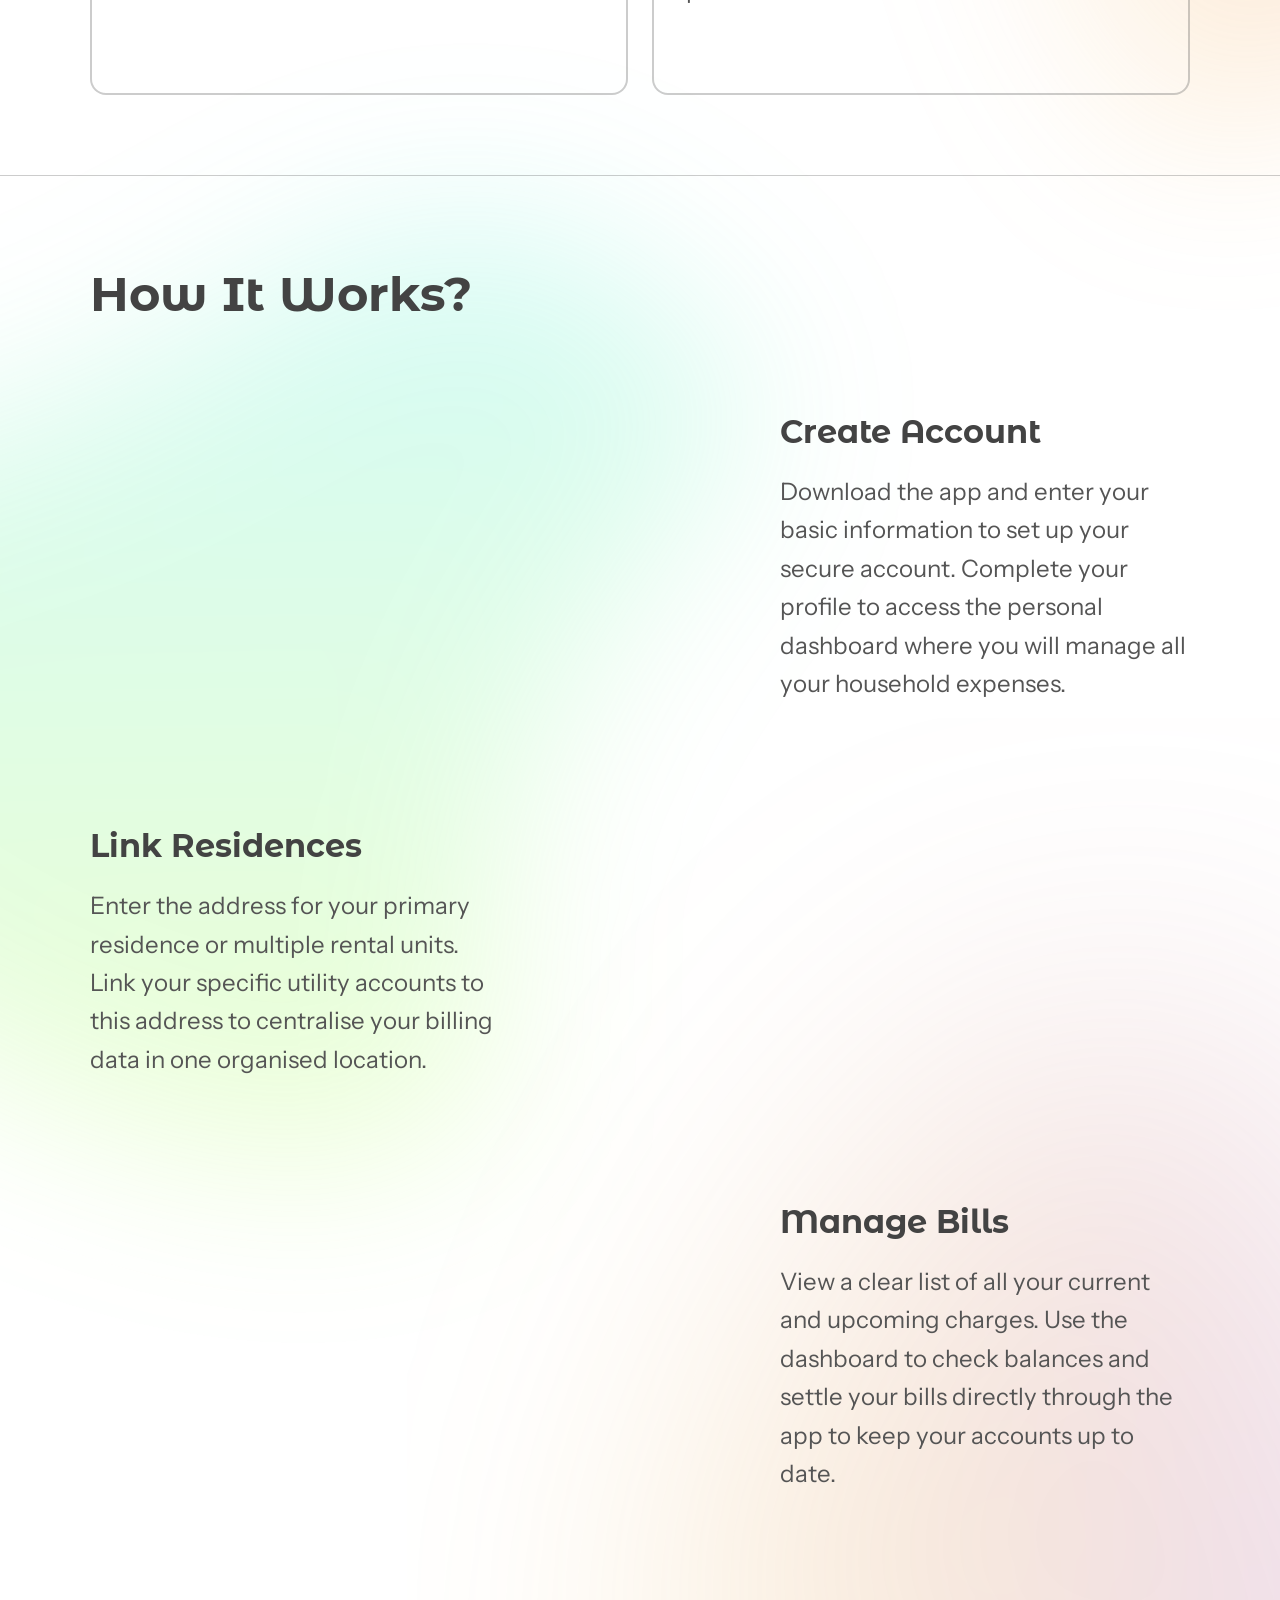
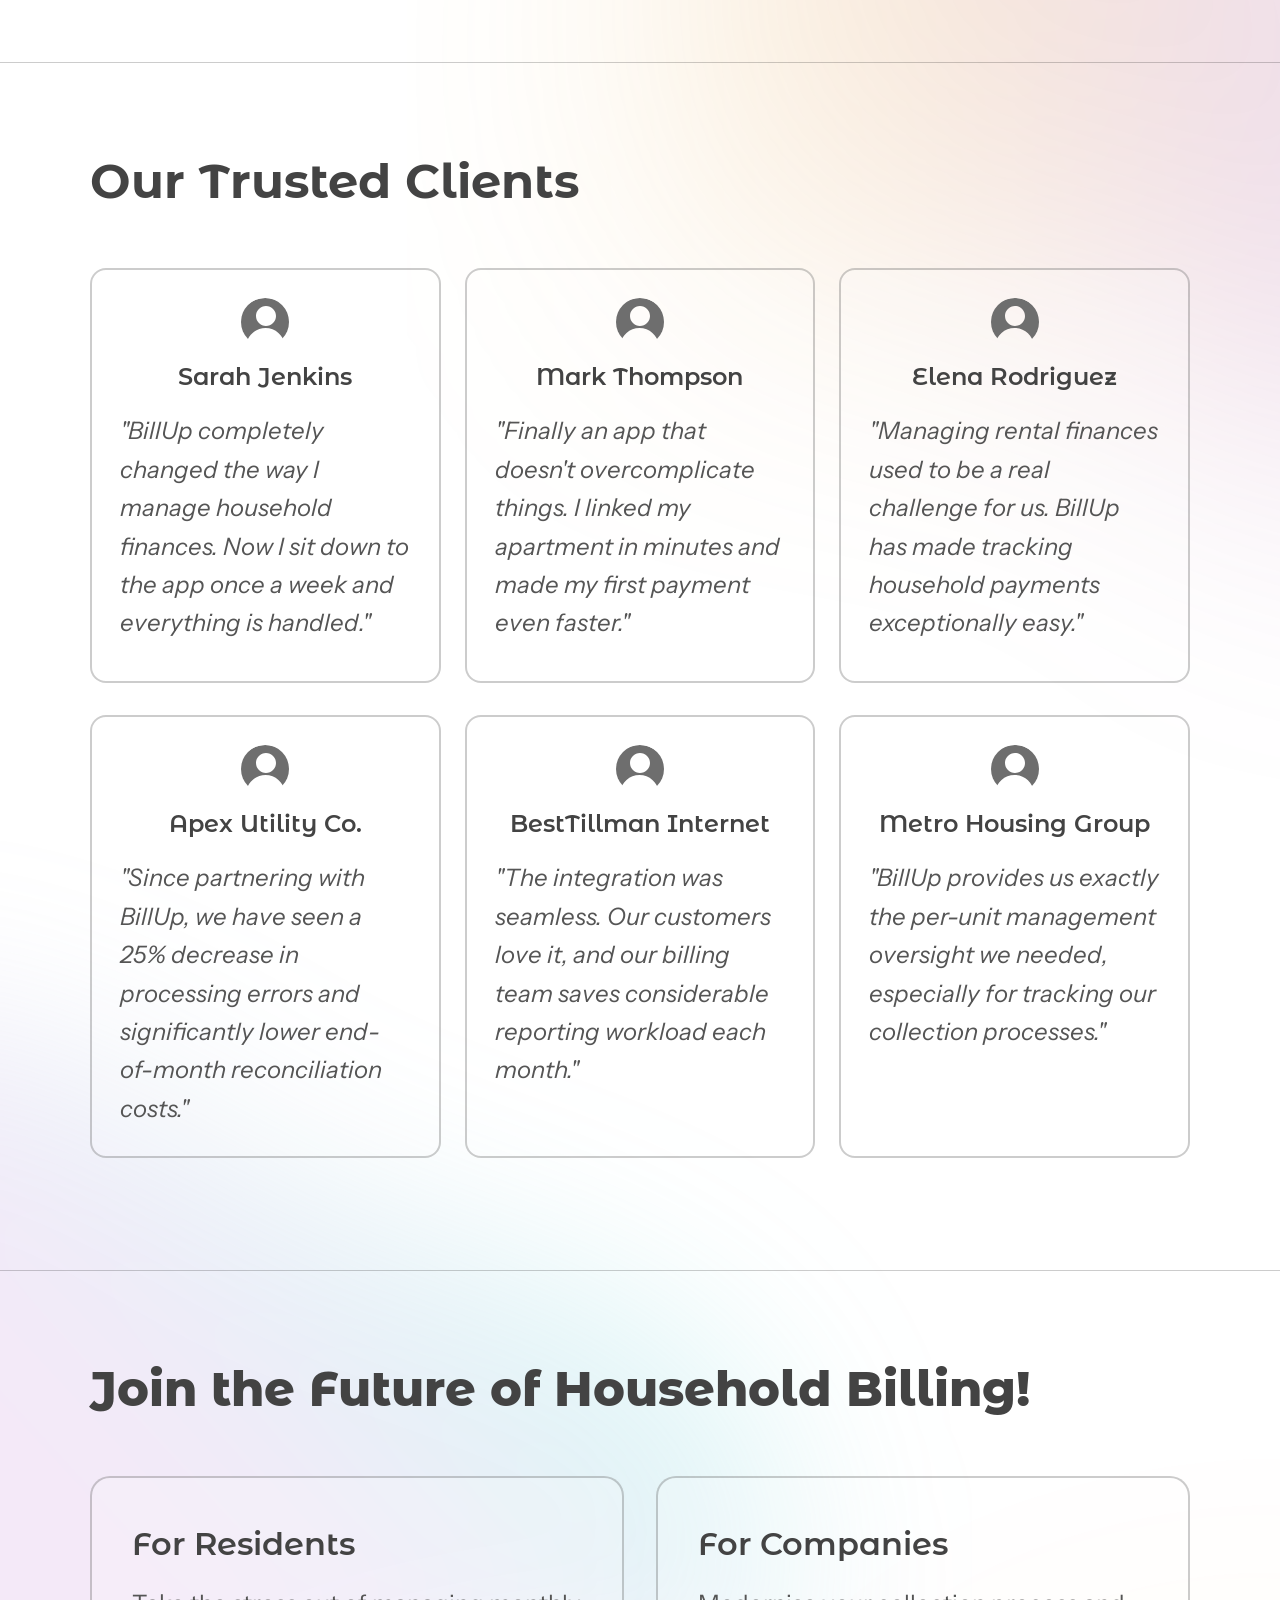
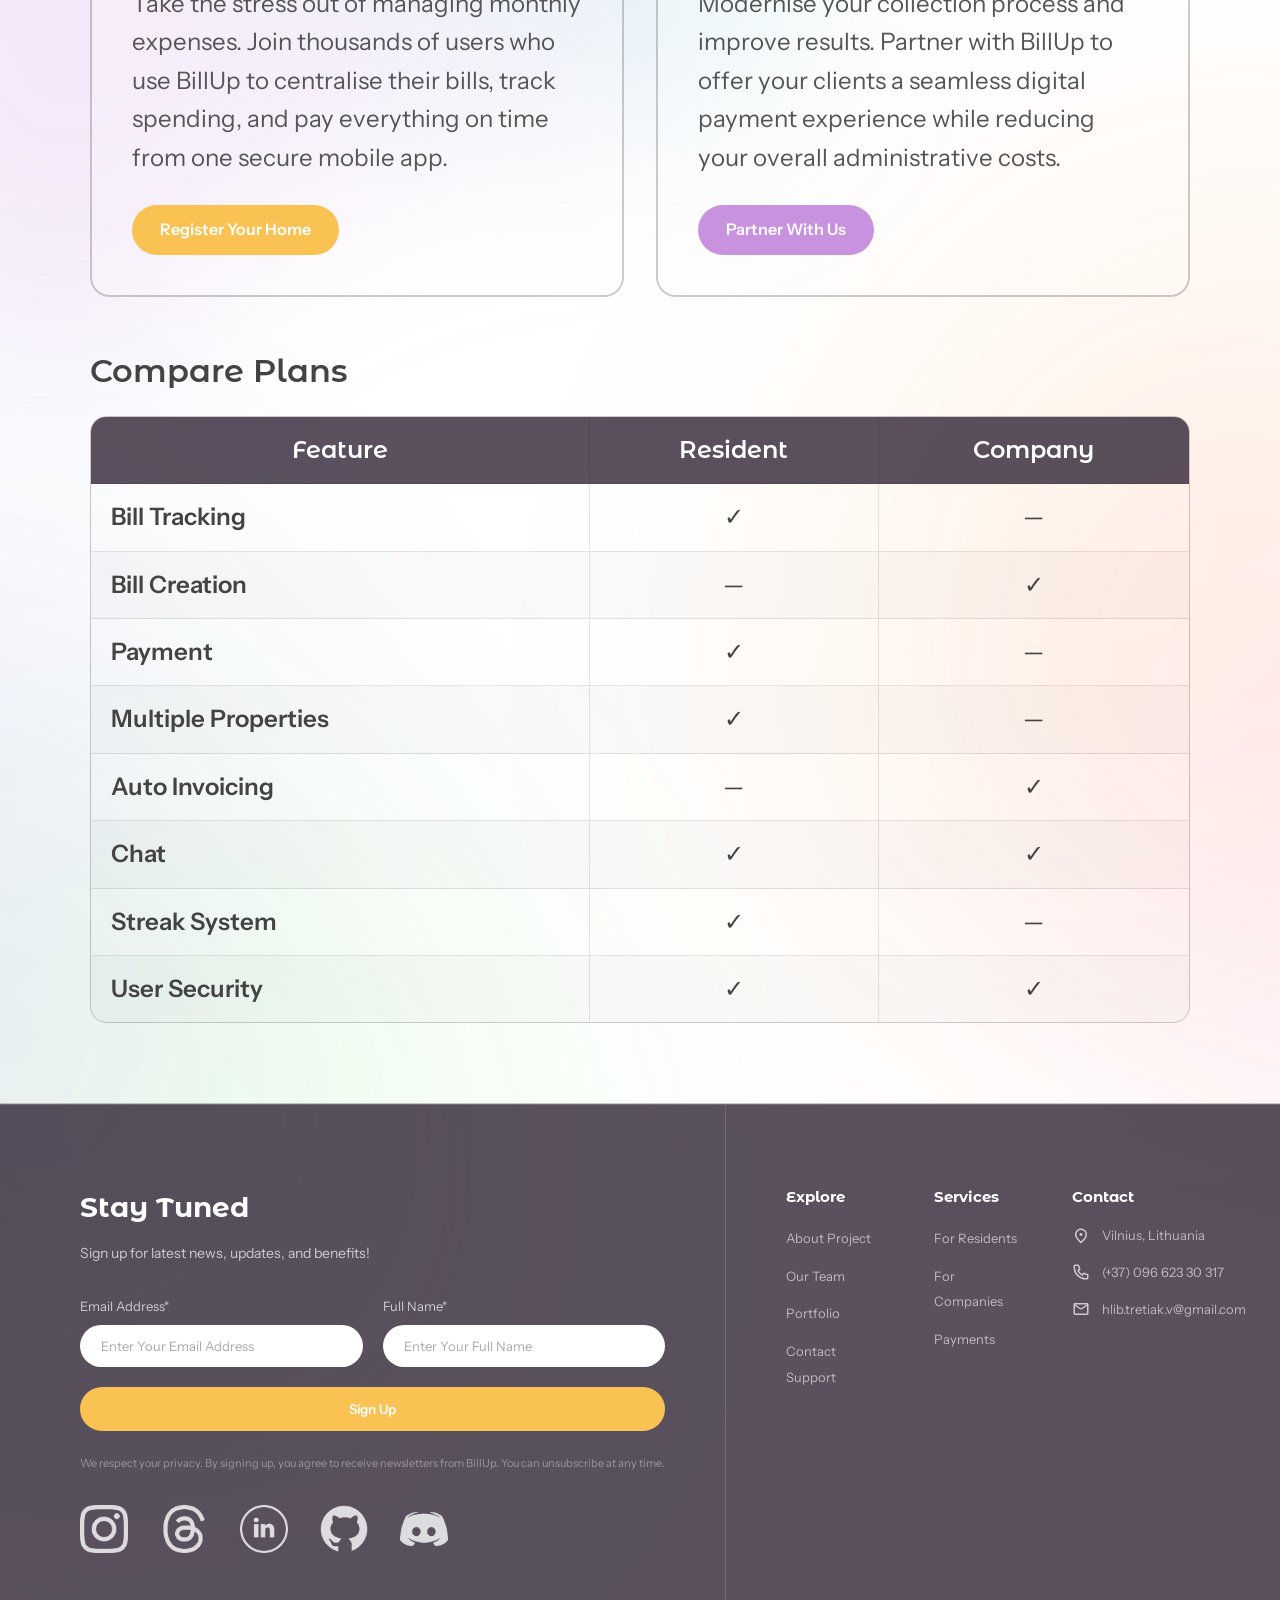
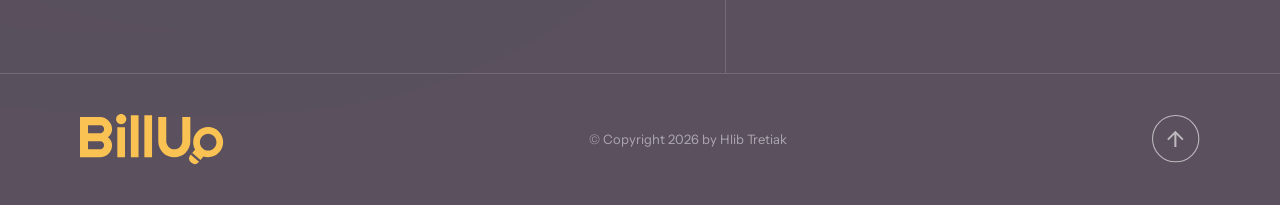
==== commit 0229883f: "Replace button with div for user profile icon" ====
--- a/index.html
+++ b/index.html
@@ -34,9 +34,9 @@
       </ul>
 
       <div class="nav-right">
-        <button class="nav-icon" aria-label="User account profile">
-          <img src="assets/icons/avatar.svg" alt="" />
-        </button>
+        <div class="nav-icon" aria-label="User profile">
+          <img src="assets/icons/avatar.svg" alt="User account profile" />
+        </div>
         <button class="burger" id="burgerBtn" aria-label="Open navigation menu" aria-expanded="false">
           <span></span>
           <span></span>
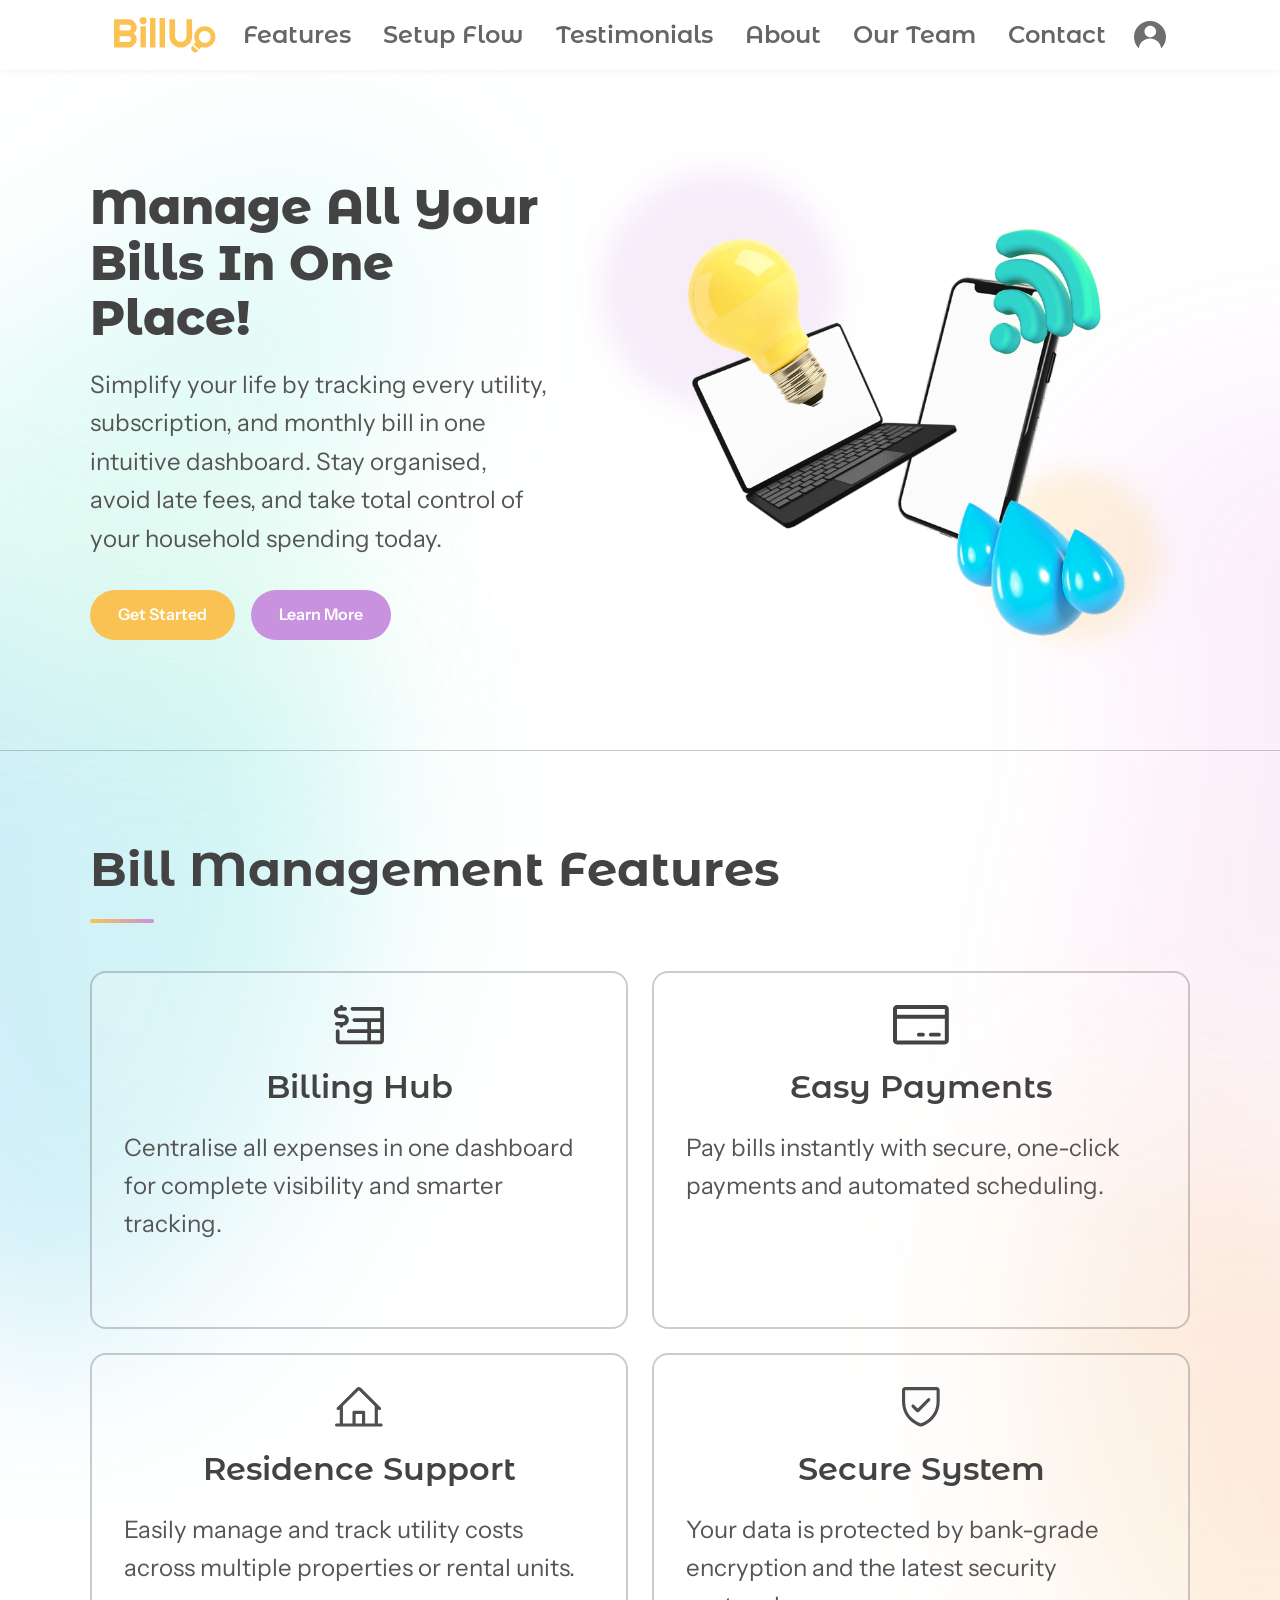
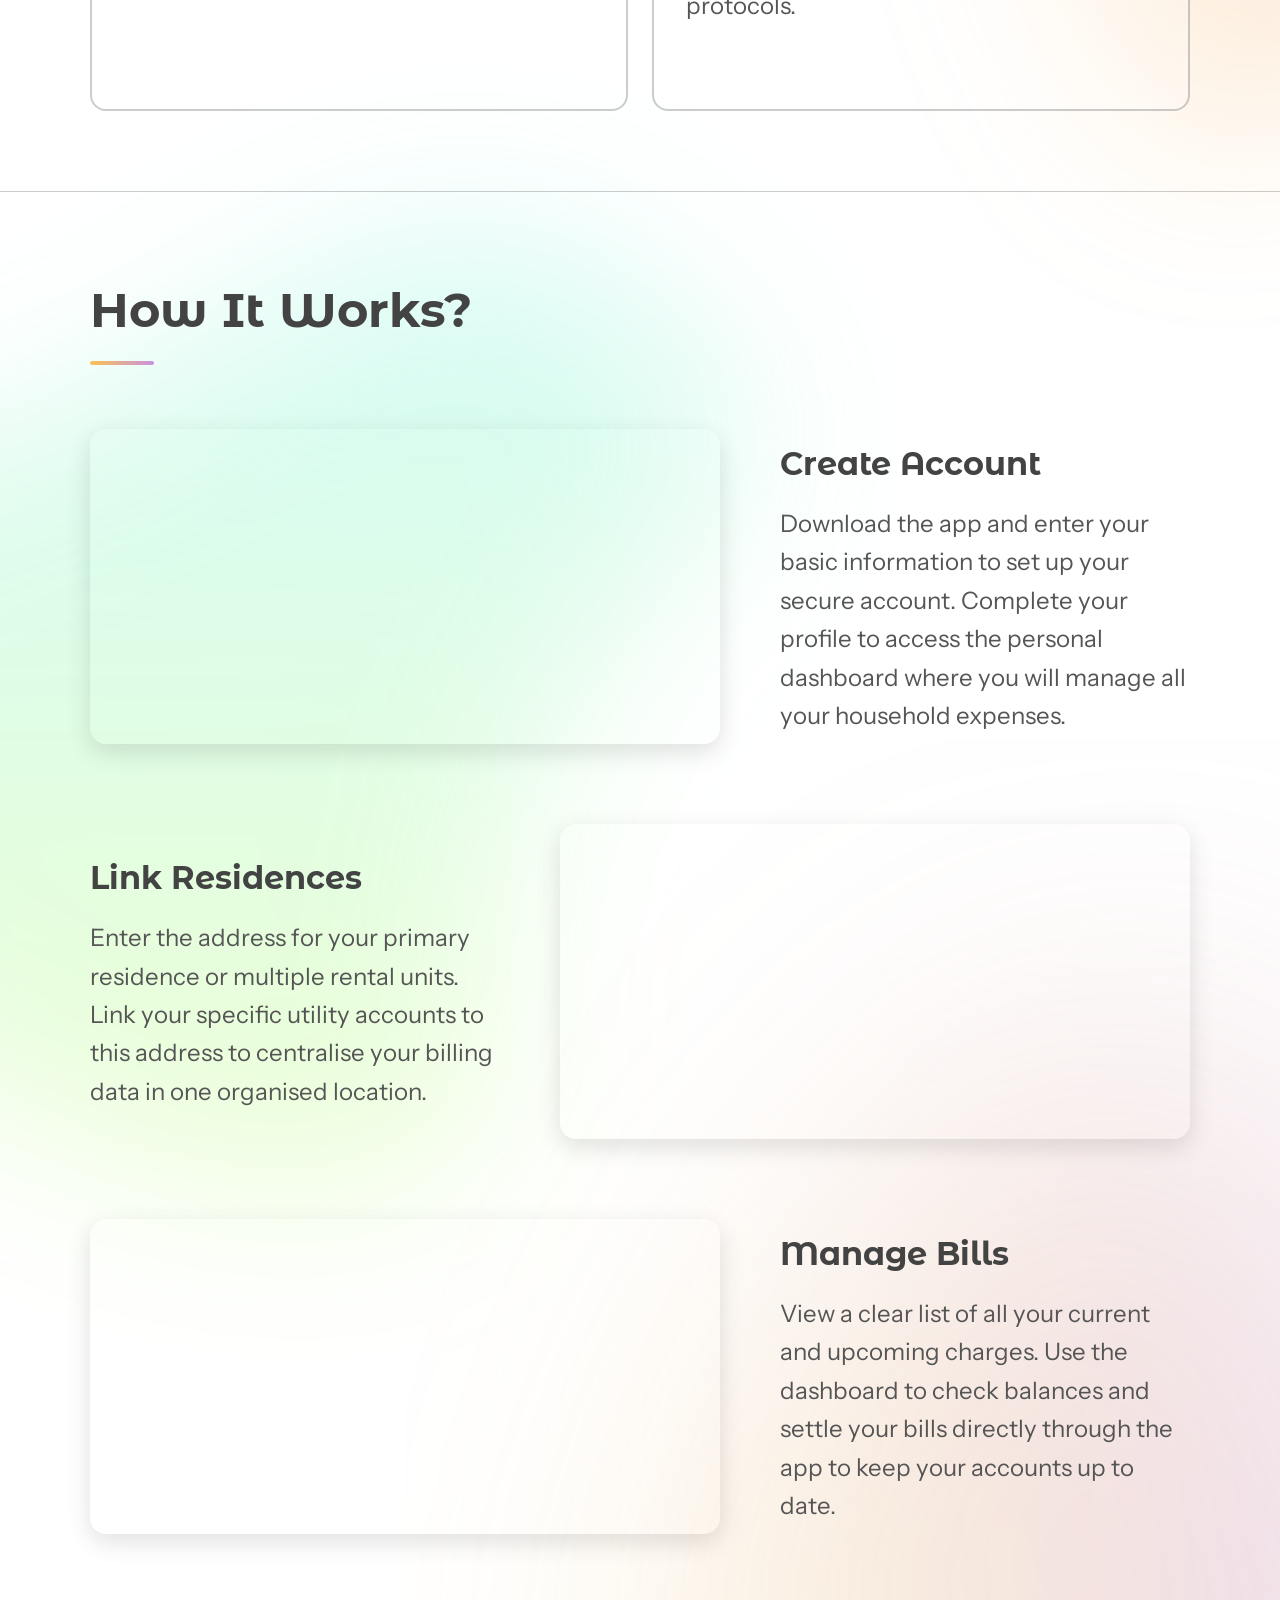
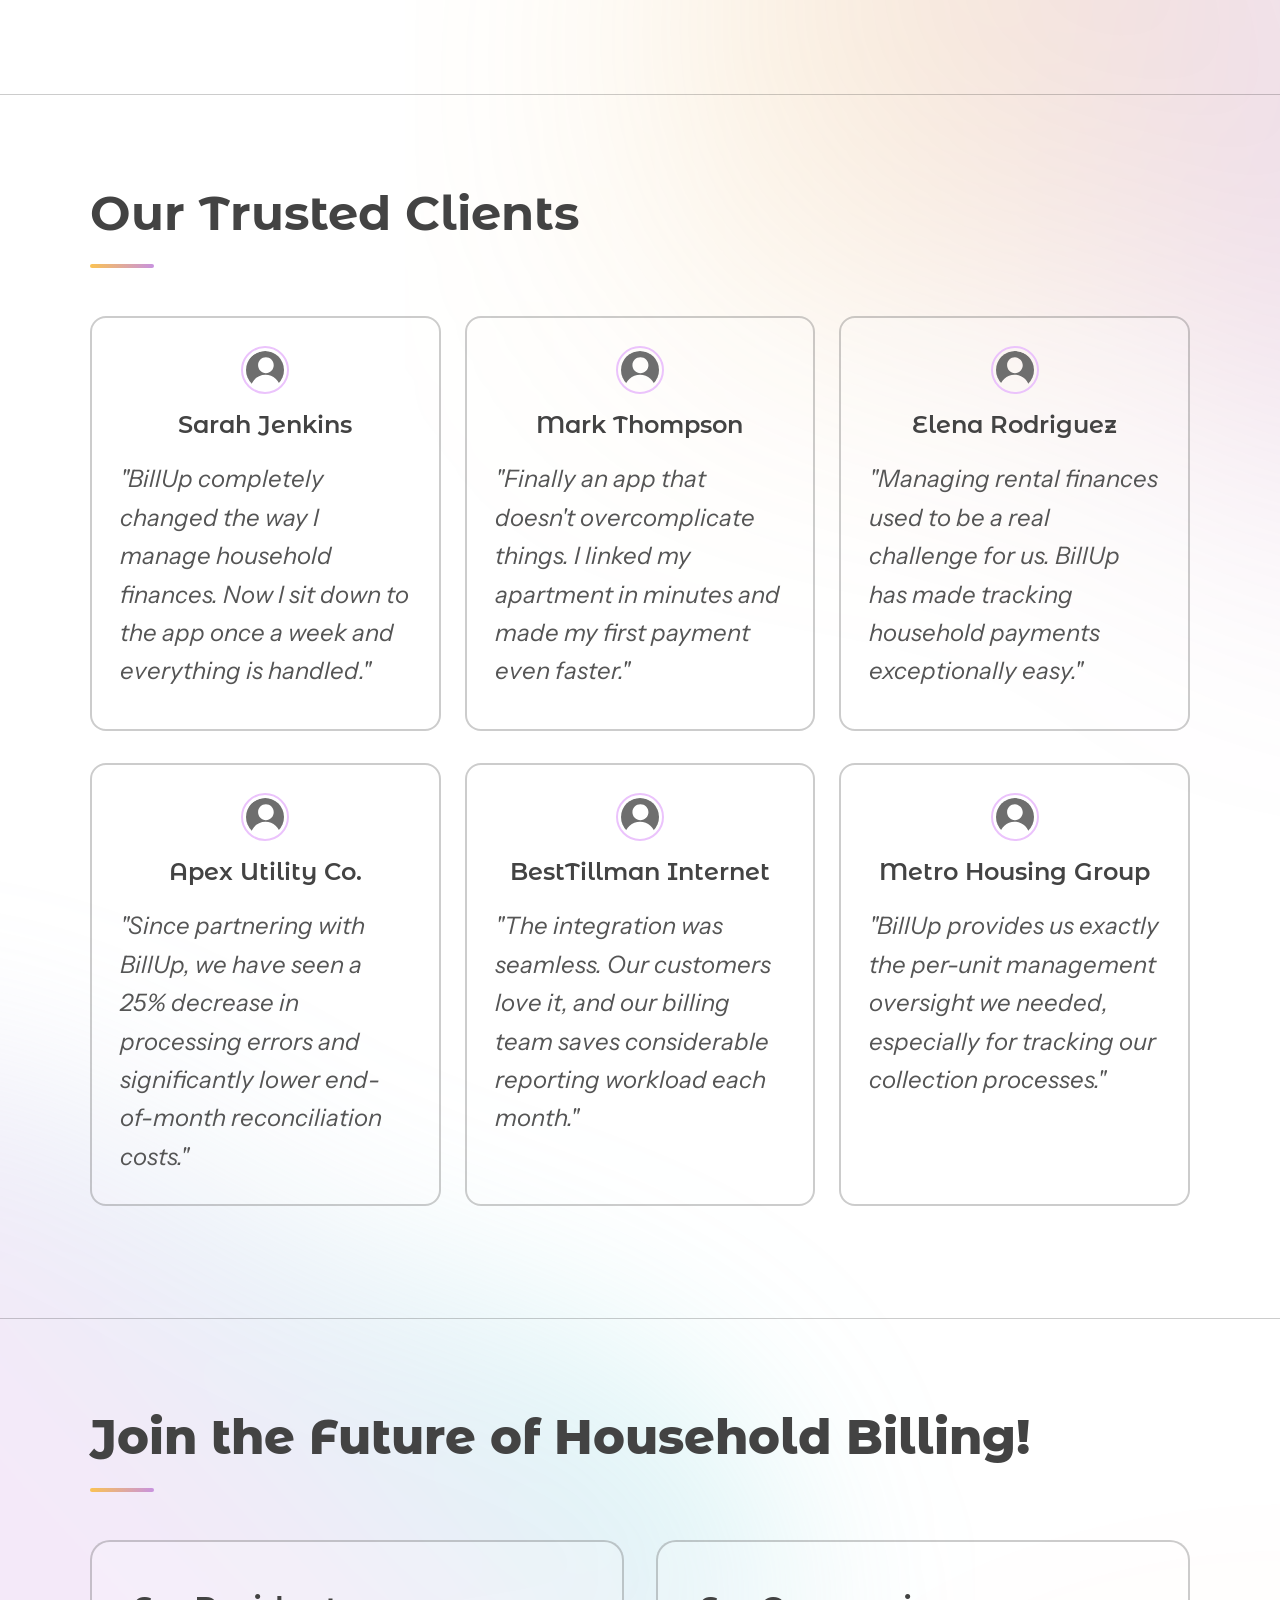
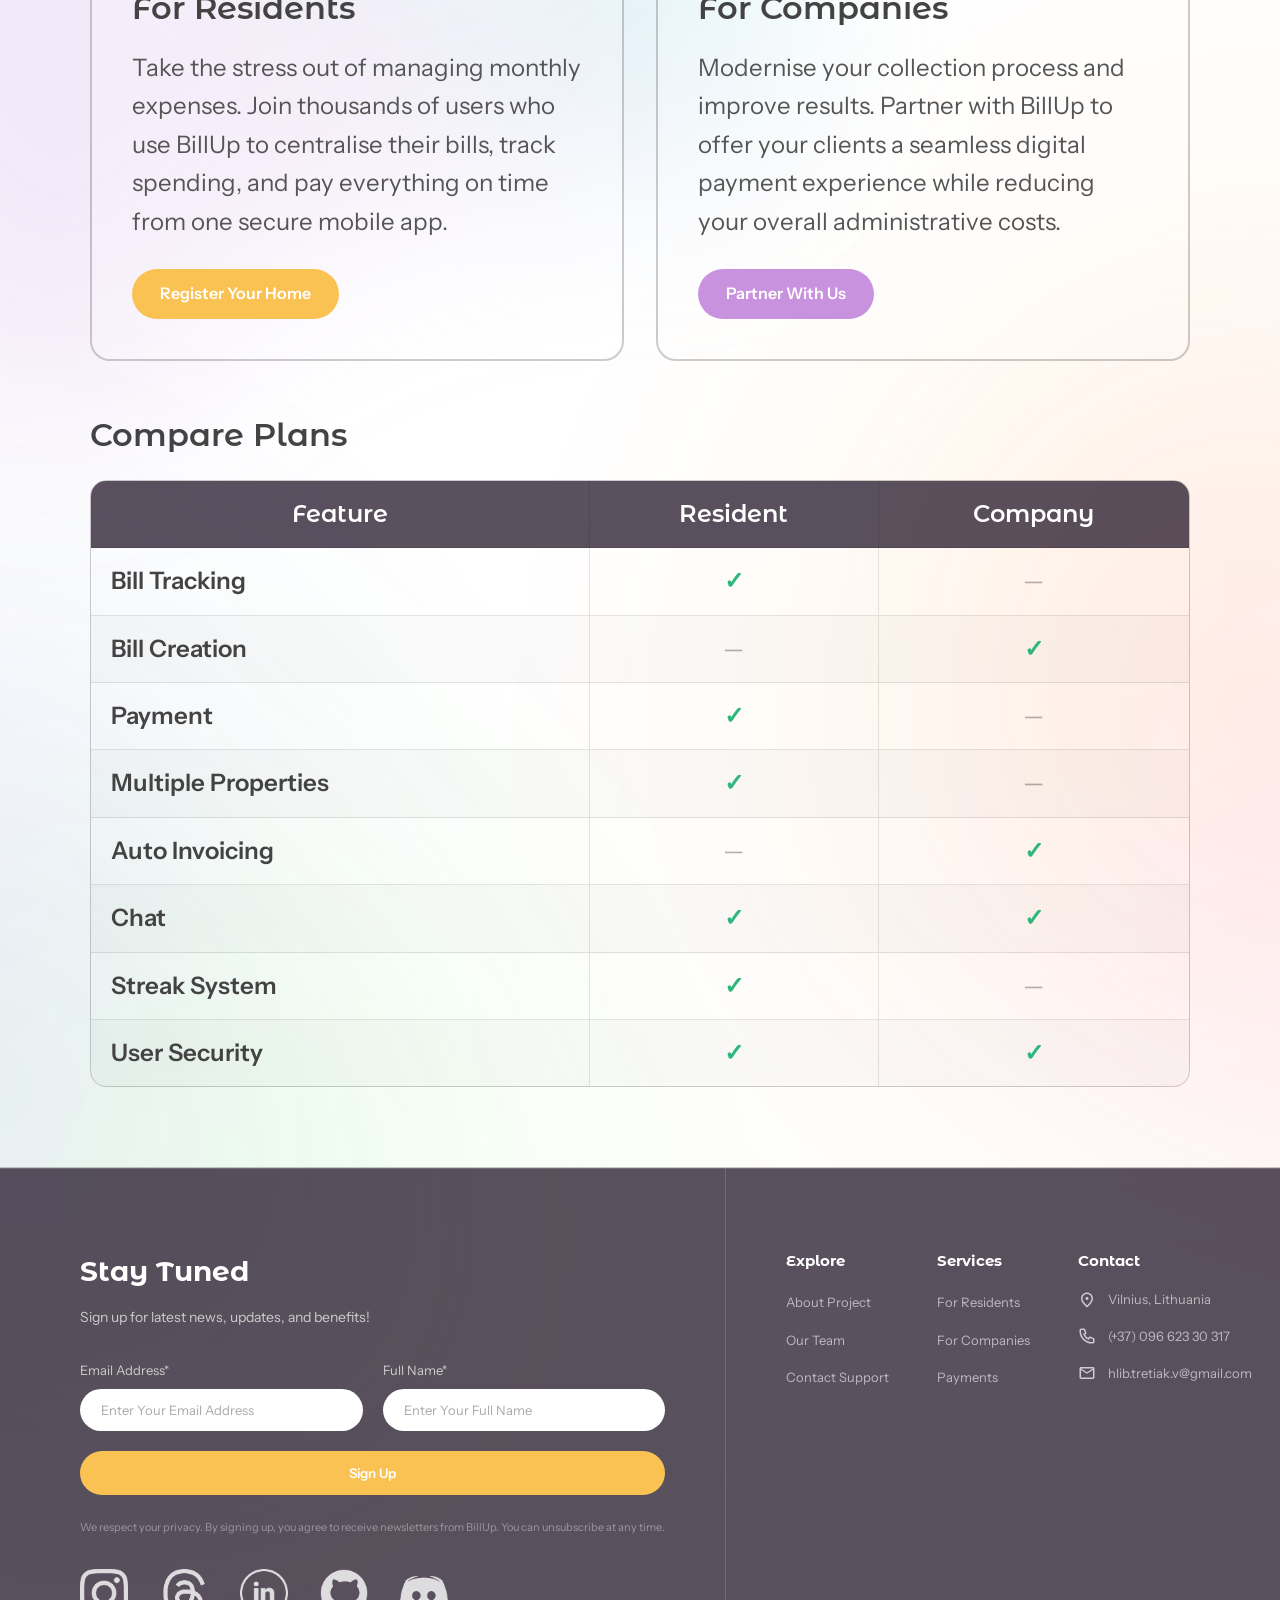
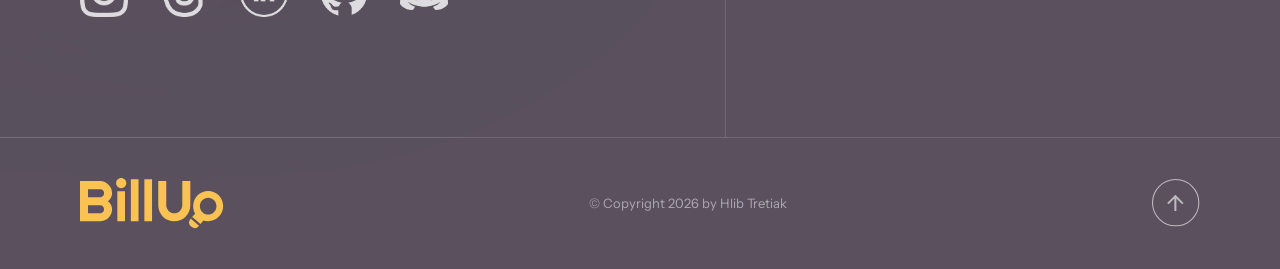
==== commit 5350f9cc: "Refactor code structure for improved readability and maintainability, add bootstrap" ====
--- a/index.html
+++ b/index.html
@@ -30,14 +30,15 @@
         <li><a href="#how-it-works">Setup Flow</a></li>
         <li><a href="#testimonials">Testimonials</a></li>
         <li><a href="about.html">About</a></li>
+        <li><a href="team.html">Our Team</a></li>
         <li><a href="#contact">Contact</a></li>
       </ul>
 
       <div class="nav-right">
-        <div class="nav-icon" aria-label="User profile">
+        <div class="nav-icon">
           <img src="assets/icons/avatar.svg" alt="User account profile" />
         </div>
-        <button class="burger" id="burgerBtn" aria-label="Open navigation menu" aria-expanded="false">
+        <button type="button" class="burger" id="burgerBtn" aria-label="Open navigation menu" aria-expanded="false">
           <span></span>
           <span></span>
           <span></span>
@@ -51,7 +52,8 @@
       <li><a href="#features">Features</a></li>
       <li><a href="#how-it-works">Setup Flow</a></li>
       <li><a href="#testimonials">Testimonials</a></li>
-      <li><a href="about.html">About</a></li>
+      <li><a href="about.html">About Project</a></li>
+      <li><a href="team.html">Our Team</a></li>
       <li><a href="#contact">Contact</a></li>
     </ul>
   </nav>
@@ -228,43 +230,43 @@
           <tbody>
             <tr>
               <td>Bill Tracking</td>
-              <td>✓</td>
-              <td>—</td>
+              <td class="yes" aria-label="Included">✓</td>
+              <td class="no" aria-label="Not included">—</td>
             </tr>
             <tr>
               <td>Bill Creation</td>
-              <td>—</td>
-              <td>✓</td>
+              <td class="no" aria-label="Not included">—</td>
+              <td class="yes" aria-label="Included">✓</td>
             </tr>
             <tr>
               <td>Payment</td>
-              <td>✓</td>
-              <td>—</td>
+              <td class="yes" aria-label="Included">✓</td>
+              <td class="no" aria-label="Not included">—</td>
             </tr>
             <tr>
               <td>Multiple Properties</td>
-              <td>✓</td>
-              <td>—</td>
+              <td class="yes" aria-label="Included">✓</td>
+              <td class="no" aria-label="Not included">—</td>
             </tr>
             <tr>
               <td>Auto Invoicing</td>
-              <td>—</td>
-              <td>✓</td>
+              <td class="no" aria-label="Not included">—</td>
+              <td class="yes" aria-label="Included">✓</td>
             </tr>
             <tr>
               <td>Chat</td>
-              <td>✓</td>
-              <td>✓</td>
+              <td class="yes" aria-label="Included">✓</td>
+              <td class="yes" aria-label="Included">✓</td>
             </tr>
             <tr>
               <td>Streak System</td>
-              <td>✓</td>
-              <td>—</td>
+              <td class="yes" aria-label="Included">✓</td>
+              <td class="no" aria-label="Not included">—</td>
             </tr>
             <tr>
               <td>User Security</td>
-              <td>✓</td>
-              <td>✓</td>
+              <td class="yes" aria-label="Included">✓</td>
+              <td class="yes" aria-label="Included">✓</td>
             </tr>
           </tbody>
         </table>
@@ -280,15 +282,17 @@
           <h3>Stay Tuned</h3>
           <p class="footer-sub">Sign up for latest news, updates, and benefits!</p>
 
-          <form class="newsletter-form" novalidate>
+          <form class="newsletter-form" id="newsletterForm" novalidate>
             <div class="form-row">
               <div class="form-group">
                 <label for="email">Email Address*</label>
-                <input type="email" id="email" name="email" placeholder="Enter Your Email Address" required />
+                <input type="email" id="email" name="email" placeholder="Enter Your Email Address" autocomplete="email" maxlength="100" aria-describedby="email-error" required />
+                <p class="field-error" id="email-error" aria-live="polite"></p>
               </div>
               <div class="form-group">
                 <label for="fullname">Full Name*</label>
-                <input type="text" id="fullname" name="fullname" placeholder="Enter Your Full Name" required />
+                <input type="text" id="fullname" name="fullname" placeholder="Enter Your Full Name" autocomplete="name" maxlength="60" aria-describedby="fullname-error" required />
+                <p class="field-error" id="fullname-error" aria-live="polite"></p>
               </div>
             </div>
             <button type="submit" class="btn-primary btn-full">Sign Up</button>
@@ -315,8 +319,7 @@
             <h4>Explore</h4>
             <ul>
               <li><a href="about.html">About Project</a></li>
-              <li><a href="#">Our Team</a></li>
-              <li><a href="#">Portfolio</a></li>
+              <li><a href="team.html">Our Team</a></li>
               <li><a href="#contact">Contact Support</a></li>
             </ul>
           </div>
@@ -324,9 +327,9 @@
           <div class="footer-col">
             <h4>Services</h4>
             <ul>
-              <li><a href="#">For Residents</a></li>
-              <li><a href="#">For Companies</a></li>
-              <li><a href="#">Payments</a></li>
+              <li><a href="#cta">For Residents</a></li>
+              <li><a href="#cta">For Companies</a></li>
+              <li><a href="#features">Payments</a></li>
             </ul>
           </div>
 
--- a/css/style.css
+++ b/css/style.css
@@ -19,6 +19,11 @@
   --font-body: 'Instrument Sans', sans-serif;
 
   --max-width: 1100px;
+  --hover-scale: 1.05;
+
+  /* align Bootstrap's text colour with the site palette */
+  --bs-body-color: #434343;
+  --bs-body-color-rgb: 67, 67, 67;
 }
 
 html {
@@ -71,6 +76,31 @@
 
 ul {
   list-style: none;
+}
+
+/* === BOOTSTRAP COMPATIBILITY ===
+   Bootstrap's reboot adds default margins/weights; restore the original look of the site */
+h1, h2, h3, h4, h5, h6 {
+  margin: 0;
+  font-weight: 700;
+  line-height: inherit;
+}
+
+p, ul, ol, figure {
+  margin: 0;
+  padding: 0;
+}
+
+.navbar {
+  flex-wrap: nowrap;
+}
+
+.footer-hr {
+  opacity: 1;
+}
+
+main .container {
+  max-width: var(--max-width);
 }
 
 section {
@@ -97,7 +127,7 @@
   background-color: var(--color-primary-light);
   box-shadow: 0 0 5px rgb(255, 255, 255) inset;
   color: var(--color-dark);
-  transform: scale(1.05);
+  transform: scale(var(--hover-scale));
 }
 
 .btn-secondary {
@@ -118,7 +148,7 @@
   background-color: var(--color-secondary-light);
   box-shadow: 0 0 5px rgb(255, 255, 255) inset;
   color: var(--color-dark);
-  transform: scale(1.05);
+  transform: scale(var(--hover-scale));
 }
 
 .btn-full {
@@ -211,13 +241,16 @@
   height: calc(100vh - 70px);
   background: rgba(49, 37, 54, 0.925);
   transform: translateX(100%);
-  transition: transform 0.35s ease;
+  visibility: hidden;
+  transition: transform 0.35s ease, visibility 0s linear 0.35s;
   z-index: 99;
   padding: 48px 32px;
 }
 
 .nav-overlay.open {
   transform: translateX(0);
+  visibility: visible;
+  transition: transform 0.35s ease;
 }
 
 .overlay-links {
@@ -368,7 +401,7 @@
 .feature-card:hover {
   border-color: var(--color-primary);
   box-shadow: 0 0 10px var(--color-primary-light) inset;
-  transform: scale(1.05);
+  transform: scale(var(--hover-scale));
   z-index: 10;
 }
 
@@ -476,7 +509,7 @@
 .testimonial-card:hover {
   border-color: var(--color-secondary);
   box-shadow: 0 0 10px var(--color-secondary-light) inset;
-  transform: scale(1.05);
+  transform: scale(var(--hover-scale));
   z-index: 10;
 }
 
@@ -603,11 +636,9 @@
   display: none;
 }
 
-.about-section {
-  min-height: calc(100vh - 70px);
+  .about-section {
   background: white;
   padding: 80px max(24px, calc((100% - var(--max-width)) / 2));
-  border-bottom: none;
 }
 
 .about-inner {
@@ -849,6 +880,320 @@
   opacity: 1;
 }
 
+/* === FORM VALIDATION === */
+.form-group input:focus {
+  outline: none;
+  box-shadow: 0 0 0 3px rgba(200, 146, 223, 0.55);
+}
+
+.form-group input.is-invalid {
+  border-color: #ff4d4f;
+  background: #fff1f1;
+  box-shadow: 0 0 0 3px rgba(255, 77, 79, 0.65);
+}
+
+.form-group input.is-valid {
+  border-color: #3ecf8e;
+  box-shadow: 0 0 0 3px rgba(62, 207, 142, 0.3);
+}
+
+.field-error {
+  margin-top: 8px;
+  padding-left: 16px;
+  font-size: 12px;
+  font-weight: 600;
+  color: #ffc4c4;
+}
+
+.field-error:empty {
+  display: none;
+}
+
+.form-group.shake {
+  animation: shake 0.45s ease;
+}
+
+@keyframes shake {
+  0%, 100% { transform: translateX(0); }
+  20%, 60% { transform: translateX(-6px); }
+  40%, 80% { transform: translateX(6px); }
+}
+
+.newsletter-form button:disabled {
+  opacity: 0.7;
+  cursor: wait;
+}
+
+/* === SHARED BOOTSTRAP COMPONENT THEME === */
+.team-badge {
+  background-color: var(--color-secondary);
+  color: var(--color-white);
+  font-family: var(--font-body);
+  font-weight: 600;
+  font-size: 14px;
+  padding: 6px 14px;
+}
+
+.breadcrumb {
+  --bs-breadcrumb-padding-x: 0;
+  --bs-breadcrumb-padding-y: 0;
+  --bs-breadcrumb-margin-bottom: 24px;
+  --bs-breadcrumb-divider-color: var(--color-text);
+  --bs-breadcrumb-item-active-color: var(--color-text);
+  font-size: 16px;
+}
+
+.breadcrumb-item a {
+  color: var(--color-secondary);
+  font-weight: 600;
+}
+
+.breadcrumb-item a:hover {
+  color: var(--color-dark);
+}
+
+/* === OUR TEAM PAGE === */
+.team-facts {
+  flex: 1;
+  width: 100%;
+}
+
+.team-facts-card {
+  --bs-card-bg: rgba(255, 255, 255, 0.6);
+  --bs-card-border-color: rgba(0, 0, 0, 0.2);
+  --bs-card-border-radius: 20px;
+  --bs-card-inner-border-radius: 18px;
+  --bs-card-cap-bg: var(--color-footer-bg);
+  --bs-list-group-bg: transparent;
+  --bs-list-group-border-color: rgba(0, 0, 0, 0.12);
+  border-width: 2px;
+  overflow: hidden;
+}
+
+.team-facts-card .card-header {
+  font-family: var(--font-heading);
+  font-size: 24px;
+  font-weight: 600;
+  color: var(--color-white);
+  padding: 18px 28px;
+}
+
+.team-facts-card .list-group-item {
+  font-size: 20px;
+  padding: 18px 28px;
+}
+
+.team-section {
+  padding: 80px 24px;
+}
+
+.team-section h2 {
+  font-size: 48px;
+  font-weight: 700;
+  margin-bottom: 16px;
+}
+
+.section-lead {
+  font-size: 20px;
+  color: var(--color-text);
+  margin-bottom: 40px;
+}
+
+.team-carousel {
+  max-width: 1180px;
+  margin: 0 auto;
+  outline: none;
+}
+
+/* room for the hover scale so cards are never cut; the sides fade out instead */
+.team-carousel .carousel-inner {
+  padding: 28px 12px 20px;
+}
+
+.team-card {
+  --bs-card-bg: rgba(255, 255, 255, 0.6);
+  border: 2px solid rgba(0, 0, 0, 0.2);
+  border-radius: 16px;
+  overflow: hidden;
+  transform: scale(1);
+  box-shadow: 0 0 0 rgba(0, 0, 0, 0);
+  transition: transform 0.3s ease, border-color 0.3s ease, box-shadow 0.6s ease;
+}
+
+.team-card:hover {
+  border-color: var(--color-secondary);
+  box-shadow: 0 0 10px var(--color-secondary-light) inset;
+  transform: scale(var(--hover-scale));
+  z-index: 10;
+}
+
+/* placeholder shown until a real photo exists in assets/images/team */
+.team-photo {
+  aspect-ratio: 4 / 3;
+  background: #ebc3fc url("../assets/images/team/placeholder.svg") center / cover no-repeat;
+}
+
+.team-photo img {
+  width: 100%;
+  height: 100%;
+  object-fit: cover;
+}
+
+.team-card .card-body {
+  padding: 24px;
+}
+
+.team-card .team-badge {
+  white-space: normal;
+}
+
+.team-card .card-title {
+  font-size: 24px;
+  font-weight: 600;
+  margin-bottom: 12px;
+}
+
+.team-card .card-text {
+  font-size: 18px;
+  color: var(--color-text);
+}
+
+.team-carousel .carousel-indicators {
+  position: static;
+  margin: 8px 0 0;
+}
+
+.team-carousel .carousel-indicators [data-bs-target] {
+  width: 10px;
+  height: 10px;
+  margin: 0 5px;
+  border-radius: 50%;
+  background-color: var(--color-secondary);
+}
+
+@media (min-width: 768px) {
+  .team-carousel .carousel-inner {
+    padding: 28px 40px 20px;
+    -webkit-mask-image: linear-gradient(90deg, transparent 0, #000 7%, #000 93%, transparent 100%);
+    mask-image: linear-gradient(90deg, transparent 0, #000 7%, #000 93%, transparent 100%);
+  }
+}
+
+.billup-accordion {
+  --bs-accordion-bg: rgba(255, 255, 255, 0.6);
+  --bs-accordion-border-color: rgba(0, 0, 0, 0.2);
+  --bs-accordion-border-width: 2px;
+  --bs-accordion-border-radius: 16px;
+  --bs-accordion-inner-border-radius: 14px;
+  --bs-accordion-color: var(--color-text);
+  --bs-accordion-btn-color: var(--color-dark);
+  --bs-accordion-active-color: var(--color-dark);
+  --bs-accordion-active-bg: rgba(200, 146, 223, 0.18);
+  --bs-accordion-btn-focus-border-color: var(--color-secondary);
+  --bs-accordion-btn-focus-box-shadow: 0 0 0 0.2rem rgba(200, 146, 223, 0.4);
+  --bs-accordion-btn-active-icon: url("data:image/svg+xml,%3csvg xmlns='http://www.w3.org/2000/svg' viewBox='0 0 16 16' fill='%23434343'%3e%3cpath fill-rule='evenodd' d='M1.646 4.646a.5.5 0 0 1 .708 0L8 10.293l5.646-5.647a.5.5 0 0 1 .708.708l-6 6a.5.5 0 0 1-.708 0l-6-6a.5.5 0 0 1 0-.708z'/%3e%3c/svg%3e");
+}
+
+.billup-accordion .accordion-item + .accordion-item {
+  margin-top: 16px;
+}
+
+.billup-accordion .accordion-item {
+  border-width: 2px;
+  border-radius: 16px;
+  overflow: hidden;
+}
+
+.billup-accordion .accordion-button {
+  font-family: var(--font-heading);
+  font-size: 22px;
+  font-weight: 600;
+  padding: 20px 28px;
+}
+
+.billup-accordion .accordion-body {
+  font-size: 20px;
+  padding: 20px 28px 28px;
+}
+
+/* === SUBSCRIBED PAGE === */
+.subscribed-section {
+  min-height: calc(100vh - 160px);
+  padding: 80px 24px;
+  display: flex;
+  align-items: center;
+  border-bottom: none;
+}
+
+.subscribed-section .container {
+  padding: 0;
+}
+
+.subscribed-card {
+  --bs-card-bg: rgba(255, 255, 255, 0.75);
+  --bs-list-group-bg: transparent;
+  --bs-list-group-border-color: rgba(0, 0, 0, 0.12);
+  border: 2px solid rgba(0, 0, 0, 0.2);
+  border-radius: 20px;
+}
+
+.subscribed-card h1 {
+  font-size: 48px;
+  font-weight: 800;
+}
+
+.subscribed-card .lead {
+  font-size: 22px;
+  color: var(--color-text);
+}
+
+.subscribed-card .alert {
+  --bs-alert-bg: rgba(250, 194, 83, 0.18);
+  --bs-alert-border-color: var(--color-primary);
+  --bs-alert-color: var(--color-dark);
+  border-radius: 16px;
+  word-break: break-word;
+}
+
+.subscribed-card .list-group {
+  --bs-list-group-border-radius: 16px;
+}
+
+.subscribed-card .list-group-item {
+  font-size: 18px;
+  padding: 14px 20px;
+}
+
+.subscribed-card .progress {
+  --bs-progress-height: 14px;
+  --bs-progress-bg: rgba(0, 0, 0, 0.1);
+  --bs-progress-border-radius: 30px;
+  --bs-progress-bar-bg: var(--color-primary);
+}
+
+.subscribed-card .progress-bar {
+  transition: width 0.1s linear;
+}
+
+.subscribed-card.animate-in {
+  opacity: 0;
+  transform: translateY(24px);
+  transition: opacity 0.6s ease, transform 0.6s ease;
+}
+
+.subscribed-card.animate-in.is-visible {
+  opacity: 1;
+  transform: translateY(0);
+}
+
+@media (prefers-reduced-motion: reduce) {
+  .form-group.shake,
+  .subscribed-card.animate-in {
+    animation: none;
+    transition: none;
+  }
+}
+
 @media (max-width: 768px) {
   .nav-links {
     display: none;
@@ -1046,3 +1391,362 @@
     text-align: center;
   }
 }
+
+/* === RESPONSIVE: NEW PAGES === */
+@media (max-width: 768px) {
+  .team-section {
+    padding: 60px 20px;
+  }
+
+  .team-section h2 {
+    font-size: 32px;
+  }
+
+  .section-lead {
+    font-size: 18px;
+    margin-bottom: 32px;
+  }
+
+  .team-card .card-title {
+    font-size: 22px;
+  }
+
+  .team-card .card-text {
+    font-size: 16px;
+  }
+
+  .team-facts-card .card-header {
+    font-size: 20px;
+    padding: 14px 20px;
+  }
+
+  .team-facts-card .list-group-item {
+    font-size: 17px;
+    padding: 14px 20px;
+  }
+
+  .billup-accordion .accordion-button {
+    font-size: 18px;
+    padding: 16px 20px;
+  }
+
+  .billup-accordion .accordion-body {
+    font-size: 17px;
+    padding: 16px 20px 22px;
+  }
+
+  .subscribed-section {
+    padding: 48px 20px;
+  }
+
+  .subscribed-card h1 {
+    font-size: 32px;
+  }
+
+  .subscribed-card .lead {
+    font-size: 18px;
+  }
+
+  .subscribed-card .list-group-item {
+    font-size: 16px;
+  }
+}
+
+@media (max-width: 400px) {
+  .subscribed-card .btn-primary,
+  .subscribed-card .btn-secondary {
+    width: 100%;
+    text-align: center;
+  }
+}
+
+/* === CONSISTENCY ACROSS PAGES === */
+/* shared accent under every section heading */
+section h2::after {
+  content: "";
+  display: block;
+  width: 64px;
+  height: 4px;
+  margin-top: 12px;
+  border-radius: 4px;
+  background: linear-gradient(90deg, var(--color-primary), var(--color-secondary));
+}
+
+a:focus-visible,
+button:focus-visible,
+.carousel:focus-visible {
+  outline: 3px solid var(--color-secondary);
+  outline-offset: 3px;
+  border-radius: 8px;
+}
+
+.nav-links a {
+  position: relative;
+}
+
+.nav-links a::after {
+  content: "";
+  position: absolute;
+  left: 0;
+  right: 0;
+  bottom: -6px;
+  height: 3px;
+  border-radius: 3px;
+  background: var(--color-secondary);
+  transform: scaleX(0);
+  transition: transform 0.3s ease;
+}
+
+.nav-links a:hover::after,
+.nav-links a.active::after {
+  transform: scaleX(1);
+}
+
+.step-video {
+  box-shadow: 0 8px 24px rgba(0, 0, 0, 0.12);
+}
+
+.testimonial-card .avatar,
+.testimonial-card .company-logo {
+  border: 2px solid var(--color-secondary-light);
+  padding: 3px;
+}
+
+.cta-col {
+  transform: scale(1);
+  box-shadow: 0 0 0 rgba(0, 0, 0, 0);
+  transition: transform 0.3s ease, border-color 0.3s ease, box-shadow 0.6s ease;
+}
+
+.cta-col:hover {
+  border-color: var(--color-secondary);
+  box-shadow: 0 0 10px var(--color-secondary-light) inset;
+  transform: scale(var(--hover-scale));
+  z-index: 10;
+}
+
+.plan-table tbody tr {
+  transition: background-color 0.2s ease;
+}
+
+.plan-table tbody tr:hover {
+  background-color: rgba(200, 146, 223, 0.15);
+}
+
+.plan-table td.yes {
+  color: #2fb67c;
+  font-weight: 700;
+}
+
+.plan-table td.no {
+  color: rgba(0, 0, 0, 0.3);
+}
+
+.footer-col a,
+.contact-row span {
+  white-space: nowrap;
+}
+
+/* === ABOUT PAGE === */
+.about-actions {
+  display: flex;
+  align-items: center;
+  gap: 24px;
+  margin-top: 32px;
+}
+
+.about-actions .btn-back {
+  margin-top: 0;
+}
+
+.values {
+  padding: 80px 24px;
+}
+
+.values h2 {
+  font-size: 48px;
+  font-weight: 700;
+  margin-bottom: 48px;
+  max-width: var(--max-width);
+  margin-left: auto;
+  margin-right: auto;
+}
+
+.values-grid {
+  display: grid;
+  grid-template-columns: repeat(3, 1fr);
+  gap: 24px;
+  max-width: var(--max-width);
+  margin: 0 auto;
+}
+
+.value-card {
+  background: rgba(255, 255, 255, 0.2);
+  border: 2px solid rgba(0, 0, 0, 0.2);
+  border-radius: 16px;
+  padding: 32px;
+  display: flex;
+  flex-direction: column;
+  align-items: center;
+  transform: scale(1);
+  box-shadow: 0 0 0 rgba(0, 0, 0, 0);
+  transition: transform 0.3s ease, border-color 0.3s ease, box-shadow 0.6s ease;
+}
+
+.value-card:hover {
+  border-color: var(--color-primary);
+  box-shadow: 0 0 10px var(--color-primary-light) inset;
+  transform: scale(var(--hover-scale));
+  z-index: 10;
+}
+
+.value-card img {
+  height: 40px;
+  margin-bottom: 16px;
+}
+
+.value-card h3 {
+  font-size: 28px;
+  font-weight: 600;
+  margin-bottom: 12px;
+}
+
+.value-card p {
+  font-size: 20px;
+  color: var(--color-text);
+  text-align: left;
+}
+
+.about-cta {
+  padding: 80px 24px;
+  border-bottom: none;
+}
+
+.about-cta-box {
+  max-width: var(--max-width);
+  margin: 0 auto;
+  padding: 48px 40px;
+  text-align: center;
+  background: rgba(255, 255, 255, 0.2);
+  border: 2px solid rgba(0, 0, 0, 0.2);
+  border-radius: 20px;
+}
+
+.about-cta-box h2 {
+  font-size: 40px;
+  font-weight: 800;
+  margin-bottom: 12px;
+}
+
+.about-cta-box h2::after {
+  margin-left: auto;
+  margin-right: auto;
+}
+
+.about-cta-box p {
+  font-size: 22px;
+  color: var(--color-text);
+  margin-bottom: 28px;
+}
+
+.about-cta-buttons {
+  display: flex;
+  gap: 16px;
+  justify-content: center;
+  flex-wrap: wrap;
+}
+
+/* === NAVBAR / FOOTER AT MEDIUM WIDTHS === */
+@media (max-width: 1100px) {
+  .nav-links {
+    gap: 22px;
+  }
+
+  .nav-links a {
+    font-size: 19px;
+  }
+}
+
+@media (max-width: 900px) {
+  .nav-links {
+    display: none;
+  }
+
+  .burger {
+    display: flex;
+  }
+
+  .navbar {
+    padding: 16px 20px;
+  }
+}
+
+@media (max-width: 1024px) {
+  .footer-main {
+    flex-direction: column;
+    gap: 0;
+  }
+
+  .footer-divider {
+    display: none;
+  }
+
+  .footer-left {
+    padding-bottom: 32px;
+  }
+
+  .footer-right {
+    padding-top: 0;
+  }
+}
+
+@media (max-width: 768px) {
+  .values {
+    padding: 60px 20px;
+  }
+
+  .values h2 {
+    font-size: 32px;
+    margin-bottom: 32px;
+  }
+
+  .values-grid {
+    grid-template-columns: 1fr;
+  }
+
+  .value-card h3 {
+    font-size: 24px;
+  }
+
+  .value-card p {
+    font-size: 18px;
+  }
+
+  .about-cta {
+    padding: 48px 20px;
+  }
+
+  .about-cta-box {
+    padding: 36px 24px;
+  }
+
+  .about-cta-box h2 {
+    font-size: 28px;
+  }
+
+  .about-cta-box p {
+    font-size: 18px;
+  }
+
+  .about-actions .btn-back {
+    display: none;
+  }
+
+  .team-carousel .carousel-inner {
+    padding: 16px 8px 12px;
+  }
+
+  .footer-right {
+    flex-direction: column;
+  }
+}
